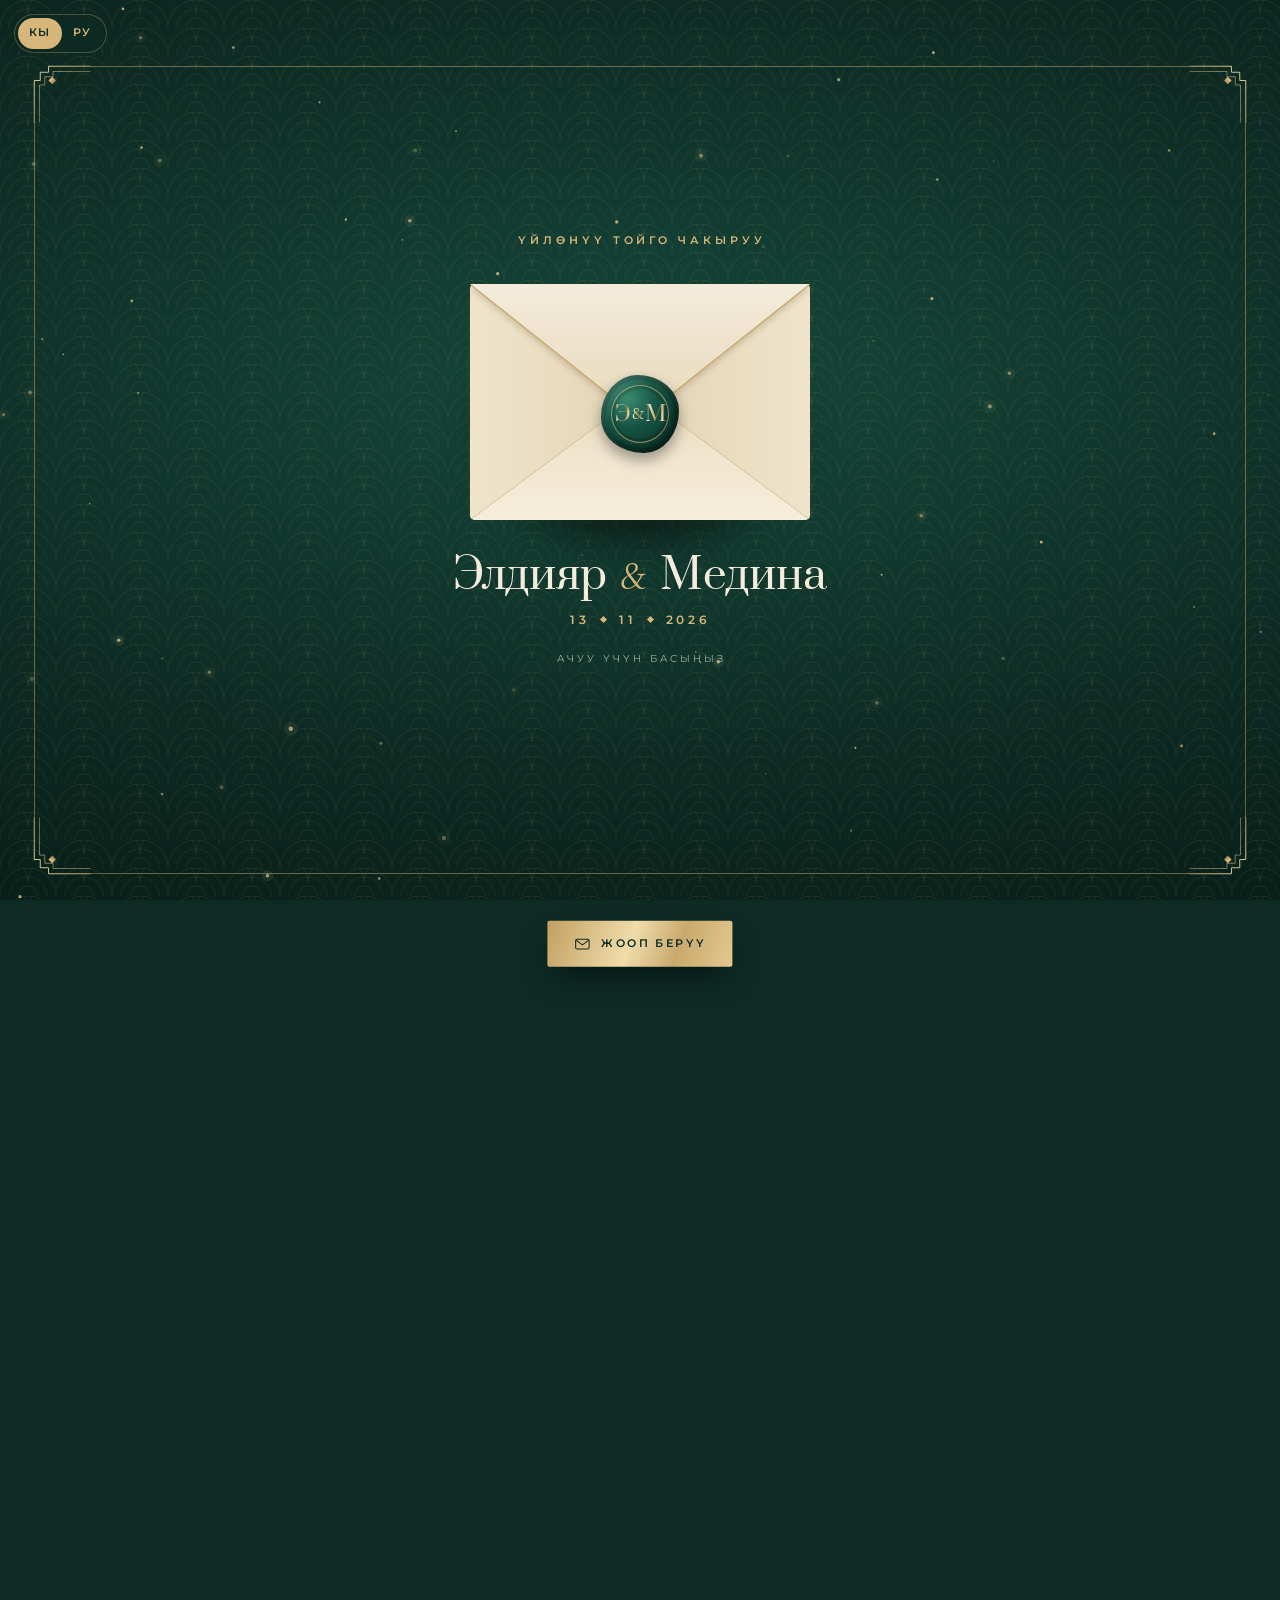
==== v2/index.html @ 676d61f5 "Invitation site: Элдияр & Медина, 13.11.2026 — «Күз» design - / «Күз»: terracotta, ochre and olive, " ====
<!DOCTYPE html>
<html lang="ky">
<head>
  <meta charset="UTF-8">
  <meta name="viewport" content="width=device-width, initial-scale=1.0, viewport-fit=cover">
  <meta name="theme-color" content="#0d2a23">
  <title>Элдияр &amp; Медина — Үйлөнүү той</title>
  <meta name="description" content="Сиздерди Элдияр жана Мединанын үйлөнүү тоюна чакырабыз! 13-ноябрь 2026-жыл, жума, саат 17:00. «Жетиген» рестораны.">
  <meta property="og:title" content="Элдияр & Медина — Үйлөнүү той чакыруусу">
  <meta property="og:description" content="13-ноябрь 2026-жыл, саат 17:00 · «Жетиген» рестораны. Чакырууну ачуу үчүн шилтемени басыңыз.">
  <meta property="og:type" content="website">
  <meta property="og:url" content="https://magamed56.github.io/eldiyar-medina/v2/">
  <meta property="og:image" content="https://magamed56.github.io/eldiyar-medina/assets/og.jpg">
  <meta property="og:image:secure_url" content="https://magamed56.github.io/eldiyar-medina/assets/og.jpg">
  <meta property="og:image:alt" content="Элдияр & Медина — 13.11.2026, «Жетиген» рестораны">
  <meta property="og:site_name" content="Үйлөнүү той">
  <meta property="og:locale" content="ky_KG">
  <meta property="og:image:width" content="1080"><meta property="og:image:height" content="1080"><meta property="og:image:type" content="image/jpeg">
  <meta name="twitter:card" content="summary_large_image">
  <link rel="icon" href="data:image/svg+xml,<svg xmlns='http://www.w3.org/2000/svg' viewBox='0 0 100 100'><text y='.9em' font-size='90'>💚</text></svg>">
  <link rel="preconnect" href="https://fonts.googleapis.com">
  <link rel="preconnect" href="https://fonts.gstatic.com" crossorigin>
  <link href="https://fonts.googleapis.com/css2?family=Prata&family=Spectral:ital,wght@0,300;0,400;0,500;1,300;1,400&family=Montserrat:wght@500;600&display=swap" rel="stylesheet">
  <link rel="stylesheet" href="style.css?v=__V__">
</head>
<body>

  <!-- ===== Оймолор, белгилер / Орнаменты и иконки ===== -->
  <svg width="0" height="0" style="position:absolute" aria-hidden="true">
    <defs>
      <linearGradient id="gold" x1="0" y1="0" x2="1" y2="1"><stop offset="0" stop-color="#f3e2b6"/><stop offset=".45" stop-color="#d2b073"/><stop offset=".7" stop-color="#b38b4f"/><stop offset="1" stop-color="#e9d39e"/></linearGradient>
      <linearGradient id="envF" x1="0" y1="0" x2="0" y2="1"><stop offset="0" stop-color="#f4ecdb"/><stop offset="1" stop-color="#e6d8ba"/></linearGradient>
      <pattern id="liner" width="22" height="22" patternUnits="userSpaceOnUse"><rect width="22" height="22" fill="#123f33"/><path d="M0 11 L11 0 L22 11 L11 22 Z" fill="none" stroke="#d6b67a" stroke-opacity=".4" stroke-width=".8"/><circle cx="11" cy="11" r="1.3" fill="#d6b67a" fill-opacity=".55"/></pattern>
      <!-- Кочкор мүйүз (ар бир бөлүмдүн үстүндө) / «Бараний рог» над разделами -->
      <symbol id="horn" viewBox="0 0 120 64">
        <g fill="none" stroke="url(#gold)" stroke-width="1.5" stroke-linecap="round" stroke-linejoin="round">
          <path d="M60 50 V34 C 57 24, 46 18, 38 23 C 31 28, 34 38, 42 37 C 47 36, 48 30, 44 28"/>
          <path d="M60 34 C 63 24, 74 18, 82 23 C 89 28, 86 38, 78 37 C 73 36, 72 30, 76 28"/>
          <path d="M60 50 C 56 46, 50 46, 46 49 M60 50 C 64 46, 70 46, 74 49"/>
          <path d="M6 44 H30 M90 44 H114" stroke-width="1"/>
        </g>
        <g fill="url(#gold)"><path d="M60 8 l4 6 -4 6 -4 -6z"/><path d="M33 44 l3 -3 3 3 -3 3z"/><path d="M81 44 l3 -3 3 3 -3 3z"/></g>
      </symbol>
      <!-- Ар-деко бурч / Ступенчатый уголок -->
      <symbol id="corner" viewBox="0 0 80 80">
        <g fill="none" stroke="url(#gold)" stroke-width="1.2"><path d="M3 78 V22 H11 V11 H22 V3 H78"/><path d="M10 78 V28 H17 V17 H28 V10 H78" stroke-opacity=".55"/></g>
        <path d="M22 22 l5 -5 5 5 -5 5z" fill="url(#gold)"/>
      </symbol>
      <!-- Желпигич / Веер-солнце -->
      <symbol id="fan" viewBox="0 0 200 104">
        <g fill="none" stroke="url(#gold)" stroke-linecap="round">
          <path d="M8 100 A92 92 0 0 1 192 100" stroke-width="1.4"/>
          <path d="M22 100 A78 78 0 0 1 178 100" stroke-width=".8" stroke-opacity=".6"/>
          <g id="fan-rays" stroke-width="1"></g>
          <path d="M70 100 A30 30 0 0 1 130 100" stroke-width="1.4"/>
        </g>
        <path d="M80 100 A20 20 0 0 1 120 100 Z" fill="url(#gold)" fill-opacity=".9"/>
      </symbol>
      <symbol id="i-clock" viewBox="0 0 24 24"><g fill="none" stroke="currentColor" stroke-width="1.4" stroke-linecap="round" stroke-linejoin="round"><circle cx="12" cy="12" r="9"/><path d="M12 7v5l3.2 2"/></g></symbol>
      <symbol id="i-flower" viewBox="0 0 24 24"><g fill="none" stroke="currentColor" stroke-width="1.3" stroke-linecap="round"><ellipse cx="12" cy="4.6" rx="2.9" ry="3.9"/><ellipse cx="12" cy="4.6" rx="2.9" ry="3.9" transform="rotate(72 12 10)"/><ellipse cx="12" cy="4.6" rx="2.9" ry="3.9" transform="rotate(144 12 10)"/><ellipse cx="12" cy="4.6" rx="2.9" ry="3.9" transform="rotate(216 12 10)"/><ellipse cx="12" cy="4.6" rx="2.9" ry="3.9" transform="rotate(288 12 10)"/><circle cx="12" cy="10" r="1.8"/><path d="M12 17v6M12 20.5c1.5-1.8 3.2-2.2 4.5-1.8"/></g></symbol>
      <symbol id="i-camera" viewBox="0 0 24 24"><g fill="none" stroke="currentColor" stroke-width="1.4" stroke-linecap="round" stroke-linejoin="round"><rect x="3" y="7" width="18" height="13" rx="3"/><path d="M8.5 7l1.4-2.5h4.2L15.5 7"/><circle cx="12" cy="13.5" r="3.6"/></g></symbol>
      <symbol id="i-heart" viewBox="0 0 24 24"><path fill="none" stroke="currentColor" stroke-width="1.4" stroke-linejoin="round" d="M12 20s-7.5-4.6-7.5-10.2A4.2 4.2 0 0 1 12 7.4a4.2 4.2 0 0 1 7.5 2.4C19.5 15.4 12 20 12 20z"/></symbol>
      <symbol id="i-rings" viewBox="0 0 24 24"><g fill="none" stroke="currentColor" stroke-width="1.4"><circle cx="9" cy="14" r="5.5"/><circle cx="15" cy="14" r="5.5"/><path d="M7.5 5.5 9 3.5l1.5 2" stroke-linejoin="round"/></g></symbol>
      <symbol id="i-letter" viewBox="0 0 24 24"><g fill="none" stroke="currentColor" stroke-width="1.4" stroke-linejoin="round"><rect x="3" y="6" width="18" height="13" rx="2"/><path d="M3.5 7l8.5 6.5L20.5 7"/></g></symbol>
      <symbol id="i-gift" viewBox="0 0 24 24"><g fill="none" stroke="currentColor" stroke-width="1.4" stroke-linejoin="round"><rect x="4" y="10" width="16" height="10" rx="1"/><rect x="3" y="7" width="18" height="3" rx="1"/><path d="M12 7v13M12 7c-1.5-3.5-6-3.5-5 0M12 7c1.5-3.5 6-3.5 5 0"/></g></symbol>
      <symbol id="i-music" viewBox="0 0 24 24"><g fill="none" stroke="currentColor" stroke-width="1.4" stroke-linecap="round"><path d="M9 18V6l10-2v12"/><circle cx="7" cy="18" r="2"/><circle cx="17" cy="16" r="2"/></g></symbol>
      <symbol id="i-dress" viewBox="0 0 24 24"><path fill="none" stroke="currentColor" stroke-width="1.4" stroke-linejoin="round" d="M9.5 3h5l-1 4.5L18 20.5H6l4.5-13z"/></symbol>
      <symbol id="i-pin" viewBox="0 0 24 24"><g fill="none" stroke="currentColor" stroke-width="1.4" stroke-linejoin="round"><path d="M12 21s-7-6.2-7-11a7 7 0 0 1 14 0c0 4.8-7 11-7 11z"/><circle cx="12" cy="10" r="2.5"/></g></symbol>
      <symbol id="i-cal" viewBox="0 0 24 24"><g fill="none" stroke="currentColor" stroke-width="1.4" stroke-linecap="round"><rect x="3" y="5" width="18" height="16" rx="2"/><path d="M3 10h18M8 3v4M16 3v4"/></g></symbol>
      <symbol id="i-quote" viewBox="0 0 48 36"><path fill="currentColor" d="M8 36C3 36 0 32 0 26 0 15 7 5 18 0l2 4C13 8 10 13 10 18c1 0 2-1 4-1 5 0 9 4 9 9s-4 10-15 10zm26 0c-5 0-8-4-8-10C26 15 33 5 44 0l2 4c-7 4-10 9-10 14 1 0 2-1 4-1 5 0 9 4 9 9s-4 10-15 10z"/></symbol>
      <symbol id="i-send" viewBox="0 0 24 24"><path fill="none" stroke="currentColor" stroke-width="1.4" stroke-linejoin="round" d="M21 3 10 14M21 3l-7 18-4-7-7-4z"/></symbol>
    </defs>
  </svg>

  <!-- ===== Мукаба: мөөр басылган конверт / Обложка: конверт с восковой печатью ===== -->
  <div id="intro" class="intro" data-unlock="1750" data-hide="2450">
    <canvas id="dust" class="intro__dust" aria-hidden="true"></canvas>
    <div class="hero__frame intro__frame" aria-hidden="true">
      <svg class="hero__corner hero__corner--tl"><use href="#corner"/></svg>
      <svg class="hero__corner hero__corner--tr"><use href="#corner"/></svg>
      <svg class="hero__corner hero__corner--bl"><use href="#corner"/></svg>
      <svg class="hero__corner hero__corner--br"><use href="#corner"/></svg>
    </div>
    <div class="intro__content">
      <div class="intro__head">
        <p class="intro__guest" id="intro-guest" hidden></p>
        <p class="intro__kicker" data-i18n="coverKicker">Үйлөнүү тойго чакыруу</p>
      </div>
      <div class="env-wrap">
      <button id="open-btn" class="env" type="button" aria-label="Чакырууну ачуу">
        <span class="env__back" aria-hidden="true"></span>
        <span class="env__card" aria-hidden="true">
          <svg class="env__card-orn"><use href="#horn"/></svg>
          <span class="env__card-names"><span data-cfg="groom">Элдияр</span><i>&amp;</i><span data-cfg="bride">Медина</span></span>
          <span class="env__card-date" data-cfg="dateShort">13.11.2026</span>
        </span>
        <svg class="env__front" viewBox="0 0 340 236" preserveAspectRatio="none" aria-hidden="true">
          <defs>
            <linearGradient id="envL" x1="0" x2="1"><stop offset="0" stop-color="#efe4cc"/><stop offset="1" stop-color="#e2d3b3"/></linearGradient>
            <linearGradient id="envR" x1="1" x2="0"><stop offset="0" stop-color="#efe4cc"/><stop offset="1" stop-color="#e2d3b3"/></linearGradient>
            <linearGradient id="envB" x1="0" y1="1" x2="0" y2="0"><stop offset="0" stop-color="#f6eedc"/><stop offset="1" stop-color="#eadcbf"/></linearGradient>
          </defs>
          <path d="M0 0 L176 128 L0 236 Z" fill="url(#envL)"/>
          <path d="M340 0 L164 128 L340 236 Z" fill="url(#envR)"/>
          <path d="M0 236 L170 110 L340 236 Z" fill="url(#envB)"/>
          <path d="M0 236 L170 110 L340 236" fill="none" stroke="#c7a76c" stroke-opacity=".55" stroke-width="1"/>
        </svg>
        <span class="env__flap" aria-hidden="true">
          <svg class="env__flap-out" viewBox="0 0 340 136" preserveAspectRatio="none"><path d="M0 0 H340 L178 129 Q170 135 162 129 Z" fill="url(#envF)"/><path d="M1 1 L162 129 Q170 135 178 129 L339 1" fill="none" stroke="#c7a76c" stroke-width="1.2"/></svg>
          <svg class="env__flap-in" viewBox="0 0 340 136" preserveAspectRatio="none"><path d="M0 136 H340 L170 0 Z" fill="url(#liner)"/><path d="M14 136 L170 11 L326 136" fill="none" stroke="#d6b67a" stroke-opacity=".7" stroke-width="1"/></svg>
        </span>
        <span class="seal__disc env__seal" aria-hidden="true"><span class="env__seal-ring"><span data-cfg="groomInitial">Э</span><b>&amp;</b><span data-cfg="brideInitial">М</span></span></span>
      </button>
      </div>
      <div class="intro__foot">
        <p class="intro__names"><span data-cfg="groom">Элдияр</span><i>&amp;</i><span data-cfg="bride">Медина</span></p>
        <p class="intro__date"><span data-cfg="dateDay">13</span><b></b><span data-cfg="dateMonth">11</span><b></b><span data-cfg="dateYear">2026</span></p>
        <p class="intro__tap"><span data-i18n="tap">Ачуу үчүн басыңыз</span></p>
      </div>
    </div>
  </div>

  <div class="lang" id="lang" role="group" aria-label="Тил / Язык">
    <button type="button" data-lang="ky" class="is-active">КЫ</button>
    <button type="button" data-lang="ru">РУ</button>
  </div>
  <button id="music-btn" class="music-btn" type="button" aria-label="Музыка" aria-pressed="false">
    <span class="music-btn__bars"><i></i><i></i><i></i><i></i></span>
  </button>
  <audio id="bg-music" loop preload="auto"></audio>
  <canvas id="fx" class="fx" aria-hidden="true"></canvas>
  <div class="progress" aria-hidden="true"></div>

  <main id="page" class="page">

    <!-- ===== Башкы экран ===== -->
    <header class="hero" id="hero">
      <canvas id="hero-dust" class="hero__dust" aria-hidden="true"></canvas>
      <div class="hero__frame" aria-hidden="true">
        <svg class="hero__corner hero__corner--tl"><use href="#corner"/></svg>
        <svg class="hero__corner hero__corner--tr"><use href="#corner"/></svg>
        <svg class="hero__corner hero__corner--bl"><use href="#corner"/></svg>
        <svg class="hero__corner hero__corner--br"><use href="#corner"/></svg>
      </div>
      <div class="arch__inner hero__in">
        <svg class="hero__fan" aria-hidden="true"><use href="#fan"/></svg>
        <div class="arch__photo" id="hero-photo" hidden></div>
        <p class="hero__guest" id="guest" hidden></p>
        <p class="hero__kicker" data-i18n="heroKicker">Үйлөнүү той</p>
        <h1 class="hero__names">
          <span class="hero__name foil" data-cfg="groom">Элдияр</span>
          <span class="hero__amp">&amp;</span>
          <span class="hero__name foil" data-cfg="bride">Медина</span>
        </h1>
        <div class="hero__date">
          <span class="hero__side" data-cfg="monthName">Ноябрь</span>
          <span class="hero__gem"><span data-cfg="dateDay">13</span></span>
          <span class="hero__side" data-cfg="dateYear">2026</span>
        </div>
        <p class="hero__when"><span data-cfg="weekday">Жума</span> · <span data-cfg="timeStart">17:00</span></p>
        <p class="hero__venue" data-cfg="venueName">«Жетиген» рестораны</p>
      </div>
      <a href="#invite" class="scroll-hint" aria-label="Төмөн"><span></span></a>
    </header>

    <!-- ===== Чакыруу ===== -->
    <section id="invite" class="sec sec--invite">
      <div class="wrap reveal">
        <svg class="orn" aria-hidden="true"><use href="#horn"/></svg>
        <p class="kicker" data-i18n="kInvite">Чакыруу</p>
        <h2 class="title" data-cfg="inviteTitle">Урматтуу коноктор!</h2>
        <div class="card card--orn invite-card"><p class="lead" data-cfg="inviteText"></p></div>
      </div>
    </section>

    <!-- ===== Той салтанаты ===== -->
    <section class="sec sec--date" id="date">
      <div class="wrap reveal">
        <svg class="orn" aria-hidden="true"><use href="#horn"/></svg>
        <p class="kicker" data-i18n="kDate">Той салтанаты</p>
        <h2 class="title" data-cfg="dateLong">13-ноябрь 2026-жыл</h2>
        <p class="sub"><span data-cfg="weekday">Жума</span> · <span data-i18n="at">саат</span> <strong data-cfg="timeRange">17:00</strong></p>
        <div class="cal card" id="calendar" aria-label="Календарь"></div>
        <a id="cal-btn" class="btn btn--line" href="#" target="_blank" rel="noopener"><svg class="btn__ic"><use href="#i-cal"/></svg><span data-i18n="calBtn">Календарга кошуу</span></a>
      </div>
    </section>

    <!-- ===== Тойго чейин ===== -->
    <section class="sec sec--countdown">
      <div class="wrap reveal">
        <svg class="orn" aria-hidden="true"><use href="#horn"/></svg>
        <p class="kicker" data-i18n="kCountdown">Тойго чейин</p>
        <h2 class="title" data-i18n="countdownTitle">Калды</h2>
        <div id="countdown" class="cd" aria-live="polite">
          <div class="cd__item"><span class="cd__num" data-unit="days">00</span><span class="cd__label" data-i18n="days">күн</span></div>
          <div class="cd__item"><span class="cd__num" data-unit="hours">00</span><span class="cd__label" data-i18n="hours">саат</span></div>
          <div class="cd__item"><span class="cd__num" data-unit="minutes">00</span><span class="cd__label" data-i18n="minutes">мүнөт</span></div>
          <div class="cd__item"><span class="cd__num" data-unit="seconds">00</span><span class="cd__label" data-i18n="seconds">секунд</span></div>
        </div>
      </div>
    </section>

    <!-- ===== Дарегибиз ===== -->
    <section class="sec sec--venue" id="venue">
      <div class="wrap reveal">
        <svg class="orn" aria-hidden="true"><use href="#horn"/></svg>
        <p class="kicker" data-i18n="kVenue">Дарегибиз</p>
        <h2 class="title" data-cfg="venueName">«Жетиген» рестораны</h2>
        <p class="sub" data-cfg="addressLine" hidden></p>
        <div class="map-arch">
          <iframe id="map" title="Карта" loading="lazy" referrerpolicy="no-referrer-when-downgrade" allowfullscreen hidden></iframe>
          <div class="map-arch__empty" id="map-empty">
            <svg class="map-arch__pin" aria-hidden="true"><use href="#i-pin"/></svg>
            <p class="map-arch__name" data-cfg="venueName">«Жетиген» рестораны</p>
            <p class="map-arch__time"><span data-cfg="dateShort">13.11.2026</span> · <span data-cfg="timeStart">17:00</span></p>
          </div>
        </div>
        <div class="btn-row">
          <a id="route-btn" class="btn btn--gold" href="#" target="_blank" rel="noopener"><svg class="btn__ic"><use href="#i-pin"/></svg><span data-i18n="routeBtn">Картадан кароо</span></a>
        </div>
      </div>
    </section>

    <!-- ===== Той ээлери ===== -->
    <section class="sec sec--hosts" id="hosts">
      <div class="wrap reveal">
        <svg class="orn" aria-hidden="true"><use href="#horn"/></svg>
        <p class="kicker" data-i18n="kHosts">Той ээлери</p>
        <div class="hosts" id="hosts-list"></div>
        <p class="hosts__text" data-cfg="hostsText">Сиздерди ак дасторконубуздун кадырлуу коногу болууга чакырабыз</p>
      </div>
    </section>

    <!-- ===== Эскертүү ===== -->
    <section class="sec sec--notes" id="notes-sec">
      <div class="wrap reveal">
        <svg class="orn" aria-hidden="true"><use href="#horn"/></svg>
        <p class="kicker" data-i18n="kNotes">Эскертүү</p>
        <h2 class="title" data-i18n="notesTitle">Маанилүү маалымат</h2>
        <div id="notes" class="notes"></div>
      </div>
    </section>

    <!-- ===== Суроо (RSVP) ===== -->
    <section id="rsvp" class="sec sec--rsvp">
      <div class="wrap reveal">
        <svg class="orn" aria-hidden="true"><use href="#horn"/></svg>
        <p class="kicker" data-i18n="kRsvp">Суроо</p>
        <h2 class="title" data-i18n="rsvpTitle">Тойго келесизби?</h2>
        <p class="sub" data-i18n="rsvpSub">Жообуңузду алдын ала билдирип коюңуз</p>

        <div class="card form-card">
          <form id="rsvp-form" class="form" novalidate>
            <label class="field">
              <span class="field__label" data-i18n="nameLabel">Аты-жөнүңүз</span>
              <input type="text" name="name" required maxlength="80" placeholder="Мисалы: Айбек Асанов" data-i18n-ph="namePh" autocomplete="name">
              <small class="field__hint" data-i18n="nameHint">Жубайыңыз менен келе турчу болсоңуз, анын да атын кошо жазып кетиңиз</small>
            </label>
            <fieldset class="field">
              <legend class="field__label" data-i18n="rsvpTitle">Тойго келесизби?</legend>
              <div class="choices">
                <label class="choice"><input type="radio" name="attend" value="yes" checked><span class="choice__box"><svg><use href="#i-heart"/></svg><span data-i18n="yes">Келемин</span></span></label>
                <label class="choice"><input type="radio" name="attend" value="both"><span class="choice__box"><svg><use href="#i-rings"/></svg><span data-i18n="both">Жубайым менен келемин</span></span></label>
                <label class="choice"><input type="radio" name="attend" value="no"><span class="choice__box"><svg><use href="#i-letter"/></svg><span data-i18n="no">Келе албаймын</span></span></label>
              </div>
            </fieldset>
            <div class="field" id="guests-field">
              <span class="field__label" id="guests-label" data-i18n="guestsLabel">Канча адам келесиз?</span>
              <div class="stepper" role="group" aria-labelledby="guests-label">
                <button type="button" class="stepper__btn" data-step="-1" aria-label="−">−</button>
                <output class="stepper__val" id="guests-val">1</output>
                <button type="button" class="stepper__btn" data-step="1" aria-label="+">+</button>
              </div>
              <input type="hidden" name="guests" value="1">
            </div>
            <label class="field">
              <span class="field__label" data-i18n="wishLabel">Каалоо (милдеттүү эмес)</span>
              <textarea name="wish" rows="3" placeholder="Жаш үй-бүлөгө бир-эки жылуу сөз…" data-i18n-ph="wishPh" maxlength="300"></textarea>
              <small class="field__hint" data-i18n="wishHint">Каалооңуз ушул сайттагы «Каалоолор» бөлүмүндө көрүнөт</small>
            </label>
            <button id="rsvp-submit" class="btn btn--gold btn--wide" type="submit"><svg class="btn__ic"><use href="#i-send"/></svg><span data-i18n="submit">Жөнөтүү</span></button>
            <p class="form__note" id="form-note" role="status"></p>
          </form>

          <div id="rsvp-success" class="success" hidden>
            <svg class="success__heart" viewBox="0 0 24 24" aria-hidden="true"><use href="#i-heart"/></svg>
            <h3 id="thanks-title" data-i18n="thanks">Рахмат!</h3>
            <p id="thanks-text" data-i18n-html="received">Жообуңуз кабыл алынды.<br>Сизди тойдо күтөбүз.</p>
            <p class="success__answer" id="answer-echo"></p>
            <button type="button" class="btn btn--line btn--small" id="change-btn"><span data-i18n="change">Жоопту өзгөртүү</span></button>
          </div>
        </div>
      </div>
    </section>

    <!-- ===== Каалоолор / Пожелания гостей ===== -->
    <section class="sec sec--wishes" id="wishes-sec" hidden>
      <div class="wrap reveal">
        <svg class="orn" aria-hidden="true"><use href="#horn"/></svg>
        <p class="kicker" data-i18n="kWishes">Каалоолор</p>
        <h2 class="title" data-i18n="wishesTitle">Конокторубуздун жылуу сөздөрү</h2>
        <div class="wishes" id="wishes"></div>
      </div>
    </section>

    <!-- ===== Аягы ===== -->
    <footer class="footer">
      <div class="wrap reveal">
        <svg class="footer__fan" aria-hidden="true"><use href="#fan"/></svg>
        <p class="footer__text" data-cfg="closingText">Сиздерди чыдамсыздык менен күтөбүз!</p>
        <p class="footer__names"><span class="foil" data-cfg="groom">Элдияр</span><i>&amp;</i><span class="foil" data-cfg="bride">Медина</span></p>
        <p class="footer__date" data-cfg="dateShort">13.11.2026</p>
      </div>
    </footer>
  </main>

  <a href="#rsvp" class="cta" id="cta" aria-hidden="true" tabindex="-1"><svg class="btn__ic"><use href="#i-letter"/></svg><span data-i18n="cta">Жооп берүү</span></a>

  <script>
    // Желпигичтин нурлары / Лучи веера
    (function () {
      var g = document.getElementById("fan-rays"), h = "";
      for (var i = 1; i < 18; i++) {
        var a = Math.PI * i / 18, c = Math.cos(a), s = Math.sin(a), r1 = 34, r2 = i % 2 ? 74 : 62;
        h += '<line x1="' + (100 - r1 * c).toFixed(1) + '" y1="' + (100 - r1 * s).toFixed(1) + '" x2="' + (100 - r2 * c).toFixed(1) + '" y2="' + (100 - r2 * s).toFixed(1) + '"/>';
      }
      g.innerHTML = h;
    })();
  </script>
  <script src="../config.js?v=__V__"></script>
  <script src="../script.js?v=__V__"></script>
</body>
</html>
---- v2/style.css ----
/* =====================================================================
   Вариант «Зумурут» (/v2/): изумруд и золото, ар-деко и кочкор мүйүз,
   обложка — конверт с восковой печатью
   ===================================================================== */
:root {
  --bg: #0d2a23;
  --bg-2: #0f3129;
  --emerald: #14493b;
  --emerald-2: #1c5c4a;
  --gold: #d6b67a;
  --gold-2: #b8955c;
  --gold-hi: #f2e2b8;
  --ivory: #f4ecdc;
  --paper: #fbf7ee;
  --ink: #1d3a31;
  --ink-soft: #566b62;
  --text: #ebe3cf;
  --muted: #9fb4a8;
  --line: rgba(214, 182, 122, .3);
  --line-p: rgba(184, 149, 92, .4);
  --foil: linear-gradient(100deg, #b8955c 0%, #f2e2b8 22%, #d6b67a 40%, #a9824b 60%, #ecd8a6 80%, #c7a468 100%);
  --display: "Prata", Georgia, "Times New Roman", serif;
  --serif: "Spectral", Georgia, "Times New Roman", serif;
  --sans: "Montserrat", system-ui, -apple-system, "Segoe UI", Roboto, sans-serif;
  --ease: cubic-bezier(.2, .7, .2, 1);
  --dust-rgb: 236, 210, 150;
  --dust-speed: .8;
  --confetti: #f2e2b8, #d6b67a, #b8955c, #fbf7ee, #2f7a62, #1c5c4a;
  --deco: url("data:image/svg+xml,%3Csvg xmlns='http://www.w3.org/2000/svg' width='56' height='28'%3E%3Cg fill='none' stroke='%23d6b67a' stroke-opacity='.075'%3E%3Cpath d='M0 28a28 28 0 0 1 56 0M9 28a19 19 0 0 1 38 0M18 28a10 10 0 0 1 20 0'/%3E%3Cpath d='M-28 14a28 28 0 0 1 56 0M28 14a28 28 0 0 1 56 0'/%3E%3C/g%3E%3C/svg%3E");
}

* { box-sizing: border-box; }
html { scroll-behavior: smooth; -webkit-text-size-adjust: 100%; background: var(--bg); overflow-x: hidden; }
body {
  margin: 0; min-height: 100vh;
  font-family: var(--serif); font-weight: 300; font-size: 19px; line-height: 1.6; font-variant-numeric: lining-nums;
  color: var(--text); background: var(--bg) var(--deco);
  overflow-x: hidden; -webkit-font-smoothing: antialiased;
}
body.locked { overflow: hidden; height: 100vh; }
h1, h2, h3, p { margin: 0; font-weight: 400; }
a { color: inherit; }
button { font: inherit; color: inherit; }
svg use { pointer-events: none; }
.foil { background: var(--foil); background-size: 220% 100%; -webkit-background-clip: text; background-clip: text; color: transparent; -webkit-text-fill-color: transparent; animation: foil 7s ease-in-out infinite alternate; }
@keyframes foil { to { background-position: 100% 0; } }

/* ---------- Баскычтар / Кнопки ---------- */
.btn {
  position: relative; display: inline-flex; align-items: center; justify-content: center; gap: .7em;
  padding: 15px 30px; border-radius: 2px; border: 1px solid transparent;
  font-family: var(--sans); font-size: 11.5px; font-weight: 600; letter-spacing: .22em; text-transform: uppercase;
  text-decoration: none; cursor: pointer; overflow: hidden; -webkit-tap-highlight-color: transparent;
  transition: transform .35s var(--ease), box-shadow .35s, background-color .35s, color .35s, border-color .35s;
}
.btn > * { position: relative; z-index: 1; }
.btn__ic { width: 18px; height: 18px; flex: none; }
.btn--gold { color: var(--bg); background: linear-gradient(110deg, #c29f62, #efdcaa 45%, #c9a96d 70%, #e3c98f); box-shadow: 0 0 0 1px rgba(242, 226, 184, .5) inset, 0 14px 28px -12px rgba(0, 0, 0, .6); }
.btn--gold::after { content: ""; position: absolute; inset: 0; background: linear-gradient(110deg, transparent 35%, rgba(255, 255, 255, .55) 50%, transparent 65%); transform: translateX(-120%); animation: shine 5s ease-in-out 1.5s infinite; }
@keyframes shine { 0%, 60% { transform: translateX(-120%); } 85%, 100% { transform: translateX(120%); } }
.btn--gold:hover { transform: translateY(-2px); }
.btn--gold:disabled { opacity: .65; cursor: wait; }
.btn--line { color: var(--gold-hi); border-color: var(--gold); background: rgba(13, 42, 35, .4); }
.btn--line:hover { background: var(--gold); color: var(--bg); transform: translateY(-2px); }
.card .btn--line { color: var(--ink); border-color: var(--gold-2); background: transparent; }
.card .btn--line:hover { background: var(--ink); color: var(--gold-hi); }
.btn--small { padding: 11px 22px; font-size: 10.5px; }
.btn--wide { width: 100%; }
.btn-row { display: flex; flex-wrap: wrap; gap: 12px; justify-content: center; }
.btn:focus-visible, .choice input:focus-visible + .choice__box, .stepper__btn:focus-visible, .env:focus-visible { outline: 2px solid var(--gold); outline-offset: 3px; }
.ripple { position: absolute; border-radius: 50%; background: rgba(255, 255, 255, .5); transform: scale(0); animation: ripple .8s ease-out forwards; pointer-events: none; }
@keyframes ripple { to { transform: scale(2.4); opacity: 0; } }

/* ---------- Мукаба: конверт / Обложка: конверт ---------- */
.intro {
  --ew: min(82vw, 340px); --eh: calc(var(--ew) * .694);
  position: fixed; inset: 0; z-index: 100; overflow: hidden; text-align: center; touch-action: none;
  display: flex; align-items: center; justify-content: center;
  background: radial-gradient(120% 75% at 50% 42%, #17483b 0%, #0d2a23 58%, #071a15 100%);
}
.intro::before { content: ""; position: absolute; inset: 0; background: var(--deco); pointer-events: none; }
.intro.is-open { opacity: 0; transform: scale(1.05); transition: opacity .7s ease 1.75s, transform 1s ease 1.75s; }
.intro.is-hidden { visibility: hidden; pointer-events: none; }
.intro__dust { position: absolute; inset: 0; width: 100%; height: 100%; pointer-events: none; }
.intro .intro__frame { opacity: 1; transform: none; animation: fadeIn 1.4s ease .2s both; }
.intro__content { position: relative; display: flex; flex-direction: column; align-items: center; padding: 0 16px; }
.intro__head, .intro__foot { display: flex; flex-direction: column; align-items: center; transition: opacity .5s, transform .8s var(--ease); }
.intro.is-open .intro__head { opacity: 0; transform: translateY(-16px); }
.intro.is-open .intro__foot { opacity: 0; transform: translateY(16px); }
.intro__guest { font-family: var(--serif); font-style: italic; font-size: clamp(22px, 6.2vw, 28px); color: var(--gold-hi); margin-bottom: 6px; animation: rise 1.2s var(--ease) .2s both; }
.intro__kicker { font-family: var(--sans); font-size: 10.5px; font-weight: 600; letter-spacing: .38em; padding-left: .38em; text-transform: uppercase; color: var(--gold); animation: rise 1.2s var(--ease) .35s both; }
.intro__names { display: flex; align-items: baseline; justify-content: center; flex-wrap: wrap; gap: 0 .3em; font-family: var(--display); font-size: clamp(30px, 9vw, 42px); line-height: 1.15; color: var(--ivory); animation: rise 1.2s var(--ease) .9s both; }
.intro__names i { font-family: var(--serif); font-weight: 300; font-size: .9em; color: var(--gold); }
.intro__date { display: flex; align-items: center; gap: 12px; margin-top: 10px; font-family: var(--sans); font-size: 12px; font-weight: 600; letter-spacing: .32em; color: var(--gold); animation: rise 1.2s var(--ease) 1.05s both; }
.intro__date b { width: 5px; height: 5px; background: var(--gold); transform: rotate(45deg); }
.intro__tap { margin-top: 22px; font-family: var(--sans); font-size: 10px; letter-spacing: .3em; padding-left: .3em; text-transform: uppercase; color: var(--muted); animation: rise 1.2s var(--ease) 1.25s both; }
.intro__tap span { display: inline-block; animation: breathe 2.4s ease-in-out 2.4s infinite; }
@keyframes rise { from { opacity: 0; transform: translateY(16px); } }
@keyframes breathe { 50% { opacity: .35; } }

.env-wrap { margin: 34px 0 32px; animation: envIn 1.3s var(--ease) .5s both; }
@keyframes envIn { from { opacity: 0; transform: translateY(40px) rotate(-4deg) scale(.92); } }
.env {
  position: relative; z-index: 0; display: block; width: var(--ew); height: var(--eh); padding: 0; border: 0; background: none;
  cursor: pointer; perspective: 1100px; -webkit-tap-highlight-color: transparent; transition: transform 1s var(--ease) 1s;
}
.env::before { content: ""; position: absolute; z-index: -1; left: 6%; right: 6%; top: 18%; bottom: -8%; border-radius: 50%; background: rgba(0, 0, 0, .55); filter: blur(22px); }
.env__back { position: absolute; inset: 0; border-radius: 5px; background: linear-gradient(#dccaa6, #e7d9bb); box-shadow: inset 0 0 0 1px rgba(184, 149, 92, .35); }
.env__card {
  position: absolute; z-index: 2; left: 5%; right: 5%; top: 5%; height: 90%; padding: 14px 10px 0;
  display: flex; flex-direction: column; align-items: center;
  background: var(--paper); border-radius: 3px; box-shadow: inset 0 0 0 1px var(--line-p), inset 0 0 0 5px var(--paper), inset 0 0 0 6px rgba(184, 149, 92, .25), 0 -6px 18px rgba(0, 0, 0, .12);
  transition: transform 1s var(--ease) 1s;
}
.env__card-orn { width: 54px; height: 29px; }
.env__card-names { display: flex; align-items: baseline; gap: .25em; font-family: var(--display); font-size: clamp(20px, 6vw, 26px); line-height: 1.2; color: var(--ink); }
.env__card-names i { font-family: var(--serif); font-style: italic; font-weight: 300; color: var(--gold-2); }
.env__card-date { margin-top: 4px; font-family: var(--sans); font-size: 10px; font-weight: 600; letter-spacing: .3em; color: var(--gold-2); }
.env__front { position: absolute; z-index: 3; inset: 0; width: 100%; height: 100%; border-radius: 5px; filter: drop-shadow(0 -1px 2px rgba(120, 90, 40, .18)); }
.env__flap { position: absolute; z-index: 4; left: 0; top: 0; width: 100%; height: 57.6%; transform-origin: 50% 0; transform-style: preserve-3d; }
.env__flap svg { position: absolute; inset: 0; width: 100%; height: 100%; -webkit-backface-visibility: hidden; backface-visibility: hidden; }
.env__flap-out { filter: drop-shadow(0 3px 3px rgba(90, 60, 20, .22)); }
.env__flap-in { transform: rotateX(180deg); }
.env__seal {
  position: absolute; z-index: 5; left: 50%; top: 55%; width: 78px; height: 78px; margin: -39px 0 0 -39px;
  display: grid; place-items: center; border-radius: 47% 53% 45% 55% / 54% 46% 55% 45%;
  background: radial-gradient(circle at 34% 30%, #3b8a70 0%, #165545 38%, #0b3328 78%, #08281f 100%);
  box-shadow: inset 0 0 0 5px rgba(0, 0, 0, .14), inset 3px 4px 6px rgba(255, 255, 255, .14), inset -4px -5px 8px rgba(0, 0, 0, .3), 0 7px 14px rgba(0, 0, 0, .35);
  animation: sealIn .9s cubic-bezier(.3, 1.5, .5, 1) 1.3s both, sealPulse 2.8s ease-in-out 2.6s infinite;
}
.env__seal-ring { display: flex; align-items: center; justify-content: center; width: 56px; height: 56px; border-radius: 50%; box-shadow: 0 0 0 1px rgba(214, 182, 122, .65), inset 0 0 0 3px rgba(0, 0, 0, .12); font-family: var(--display); font-size: 21px; line-height: 1; }
.env__seal-ring > span, .env__seal-ring b { background: var(--foil); -webkit-background-clip: text; background-clip: text; color: transparent; -webkit-text-fill-color: transparent; }
.env__seal-ring b { font-family: var(--serif); font-weight: 300; font-size: .8em; margin: 0 1px; }
@keyframes sealIn { from { opacity: 0; transform: scale(2.2); } }
@keyframes sealPulse { 50% { transform: scale(1.07); } }
.intro.is-open .env__seal { animation: sealOut .55s cubic-bezier(.5, 0, .75, 0) forwards; }
@keyframes sealOut { 25% { transform: scale(1.15) rotate(6deg); } 100% { transform: scale(.3) translateY(40px) rotate(-20deg); opacity: 0; } }
.intro.is-open .env__flap { transform: rotateX(180deg); z-index: 1; transition: transform .8s cubic-bezier(.55, 0, .3, 1) .3s, z-index 0s .7s; }
.intro.is-open .env__card { transform: translateY(-60%); }
.intro.is-open .env { transform: translateY(24%); }

/* ---------- Үстүңкү баскычтар / Верхние кнопки ---------- */
.lang { position: fixed; top: max(14px, env(safe-area-inset-top)); left: 14px; z-index: 120; display: flex; padding: 3px; border-radius: 999px; background: rgba(13, 42, 35, .75); border: 1px solid var(--line); -webkit-backdrop-filter: blur(8px); backdrop-filter: blur(8px); }
.lang button { border: 0; background: none; color: var(--gold); font-family: var(--sans); font-size: 10.5px; font-weight: 600; letter-spacing: .14em; padding: 7px 11px; border-radius: 999px; cursor: pointer; transition: background .3s, color .3s; }
.lang button.is-active { background: var(--gold); color: var(--bg); }
.music-btn { position: fixed; top: max(14px, env(safe-area-inset-top)); right: 14px; z-index: 120; width: 44px; height: 44px; border-radius: 50%; display: grid; place-items: center; cursor: pointer; border: 1px solid var(--line); background: rgba(13, 42, 35, .75); -webkit-backdrop-filter: blur(8px); backdrop-filter: blur(8px); opacity: 0; transform: scale(.7); pointer-events: none; transition: opacity .5s, transform .5s var(--ease); }
.music-btn.is-visible { opacity: 1; transform: none; pointer-events: auto; }
.music-btn__bars { display: flex; align-items: flex-end; gap: 3px; height: 16px; }
.music-btn__bars i { width: 3px; height: 4px; background: var(--gold); border-radius: 2px; }
.music-btn.is-playing .music-btn__bars i { animation: bar 1s ease-in-out infinite; }
.music-btn.is-playing .music-btn__bars i:nth-child(2) { animation-delay: -.3s; }
.music-btn.is-playing .music-btn__bars i:nth-child(3) { animation-delay: -.6s; }
.music-btn.is-playing .music-btn__bars i:nth-child(4) { animation-delay: -.15s; }
@keyframes bar { 50% { height: 16px; } }
.progress { position: fixed; top: 0; left: 0; right: 0; height: 2px; z-index: 110; background: var(--foil); transform-origin: 0 50%; transform: scaleX(var(--sp, 0)); }
.fx { position: fixed; inset: 0; width: 100%; height: 100%; z-index: 90; pointer-events: none; }

/* ---------- Башкы экран / Главный экран ---------- */
.hero {
  position: relative; min-height: 100vh; min-height: 100svh; overflow: hidden;
  display: flex; flex-direction: column; align-items: center; justify-content: center;
  padding: max(84px, calc(env(safe-area-inset-top) + 72px)) 30px 84px; text-align: center;
  background: radial-gradient(90% 55% at 50% 45%, rgba(35, 100, 80, .55), transparent 72%);
}
.hero__dust { position: absolute; inset: 0; width: 100%; height: 100%; pointer-events: none; }
.hero__frame {
  --gl: rgba(214, 182, 122, .45);
  position: absolute; top: max(64px, calc(env(safe-area-inset-top) + 54px)); bottom: 24px; left: 14px; right: 14px; pointer-events: none;
  background:
    linear-gradient(var(--gl), var(--gl)) 50% 2px / calc(100% - 116px) 1px no-repeat,
    linear-gradient(var(--gl), var(--gl)) 50% calc(100% - 2px) / calc(100% - 116px) 1px no-repeat,
    linear-gradient(var(--gl), var(--gl)) 2px 50% / 1px calc(100% - 116px) no-repeat,
    linear-gradient(var(--gl), var(--gl)) calc(100% - 2px) 50% / 1px calc(100% - 116px) no-repeat;
  opacity: 0; transform: scale(.97); transition: opacity 1.4s ease .2s, transform 1.6s var(--ease) .2s;
}
body.opened .hero__frame { opacity: 1; transform: none; }
.hero__corner { position: absolute; width: 60px; height: 60px; }
.hero__corner--tl { top: 0; left: 0; }
.hero__corner--tr { top: 0; right: 0; transform: scaleX(-1); }
.hero__corner--bl { bottom: 0; left: 0; transform: scaleY(-1); }
.hero__corner--br { bottom: 0; right: 0; transform: scale(-1, -1); }
.hero__in { position: relative; z-index: 1; display: flex; flex-direction: column; align-items: center; }
.arch__inner > * { opacity: 0; transform: translateY(14px); }
body.opened .arch__inner > * { opacity: 1; transform: none; transition: opacity 1s ease calc(.3s + var(--n, 0) * .14s), transform 1.1s var(--ease) calc(.3s + var(--n, 0) * .14s); }
.hero__fan { width: 170px; height: 88px; margin-bottom: 14px; }
.arch__photo { width: min(54vw, 220px); aspect-ratio: 3 / 4; margin-bottom: 16px; background: var(--hero-img) center / cover no-repeat; clip-path: polygon(0 12%, 12% 12%, 12% 0, 88% 0, 88% 12%, 100% 12%, 100% 100%, 0 100%); box-shadow: 0 20px 40px rgba(0, 0, 0, .4); }
.hero__guest { font-style: italic; font-size: clamp(22px, 6vw, 27px); color: var(--gold-hi); line-height: 1.2; margin-bottom: 6px; }
.hero__kicker { font-family: var(--sans); font-size: 10.5px; font-weight: 600; letter-spacing: .4em; padding-left: .4em; text-transform: uppercase; color: var(--gold); }
.hero__names { display: flex; flex-direction: column; align-items: center; margin: 14px 0 18px; font-family: var(--display); line-height: 1.04; }
.hero__name { font-size: clamp(50px, 15vw, 80px); white-space: nowrap; padding: 0 .06em; }
.hero__amp { font-family: var(--serif); font-style: italic; font-weight: 300; font-size: clamp(34px, 9vw, 48px); line-height: 1; color: var(--gold); margin: -2px 0 2px; }
.hero__date { display: flex; align-items: center; justify-content: center; gap: 18px; margin: 4px 0 18px; }
.hero__side { width: 84px; padding: 7px 0; border-top: 1px solid var(--line); border-bottom: 1px solid var(--line); font-family: var(--sans); font-size: 10.5px; font-weight: 600; letter-spacing: .26em; text-transform: uppercase; color: var(--gold); }
.hero__side:first-child { text-align: right; padding-right: 4px; }
.hero__side:last-child { text-align: left; padding-left: 4px; }
.hero__gem { position: relative; display: grid; place-items: center; width: 70px; height: 70px; margin: 0 6px; }
.hero__gem::before, .hero__gem::after { content: ""; position: absolute; inset: 0; border: 1px solid var(--gold); transform: rotate(45deg); }
.hero__gem::after { inset: 6px; border-color: var(--line); background: rgba(28, 92, 74, .45); }
.hero__gem span { position: relative; z-index: 1; font-family: var(--display); font-size: 38px; line-height: 1; color: var(--gold-hi); }
.hero__when { font-family: var(--sans); font-size: 11.5px; font-weight: 600; letter-spacing: .26em; text-transform: uppercase; color: var(--ivory); }
.hero__venue { margin-top: 6px; font-style: italic; font-size: 20px; color: var(--muted); }
.scroll-hint { position: absolute; bottom: max(38px, calc(env(safe-area-inset-bottom) + 30px)); left: 50%; width: 24px; height: 38px; margin-left: -12px; border: 1px solid var(--gold); border-radius: 14px; opacity: 0; transition: opacity 1s 1.6s; z-index: 2; }
.scroll-hint span { position: absolute; top: 7px; left: 50%; width: 3px; height: 8px; margin-left: -1.5px; border-radius: 2px; background: var(--gold); animation: wheel 2s ease-in-out infinite; }
body.opened .scroll-hint { opacity: 1; }
@keyframes wheel { 0% { opacity: 0; transform: translateY(0); } 30% { opacity: 1; } 100% { opacity: 0; transform: translateY(12px); } }

/* ---------- Бөлүмдөр / Разделы ---------- */
.sec { position: relative; padding: 80px 0; text-align: center; overflow-x: clip; }
.sec--date, .sec--hosts, .sec--rsvp { background: linear-gradient(rgba(7, 26, 21, .0), rgba(7, 26, 21, .45) 50%, rgba(7, 26, 21, 0)); }
.sec--rsvp { padding-bottom: 110px; }
.wrap { width: min(620px, 100% - 36px); margin: 0 auto; }
.orn { display: block; width: 96px; height: 52px; margin: 0 auto 10px; }
.kicker { font-family: var(--sans); font-size: 10.5px; font-weight: 600; letter-spacing: .38em; padding-left: .38em; text-transform: uppercase; color: var(--gold); }
.title { font-family: var(--display); font-size: clamp(30px, 8.4vw, 44px); line-height: 1.2; color: var(--ivory); margin: 10px 0 12px; }
.sub { font-size: 19px; color: var(--muted); }
.sub strong { color: var(--gold-hi); font-weight: 500; }
.card { position: relative; color: var(--ink); background: var(--paper); border-radius: 3px; box-shadow: inset 0 0 0 1px var(--line-p), inset 0 0 0 6px var(--paper), inset 0 0 0 7px rgba(184, 149, 92, .22), 0 30px 60px -30px rgba(0, 0, 0, .7); }
.card__corner { position: absolute; width: 40px; height: 40px; pointer-events: none; }
.card__corner--tl { top: 12px; left: 12px; }
.card__corner--tr { top: 12px; right: 12px; transform: scaleX(-1); }
.card__corner--bl { bottom: 12px; left: 12px; transform: scaleY(-1); }
.card__corner--br { bottom: 12px; right: 12px; transform: scale(-1, -1); }
.invite-card { margin-top: 26px; padding: 50px 30px; }
.lead { font-size: 20.5px; font-weight: 400; line-height: 1.72; }
.word { display: inline-block; opacity: 0; filter: blur(6px); transform: translateY(8px); transition: opacity .7s ease, filter .7s ease, transform .7s var(--ease); transition-delay: calc(.35s + var(--w) * .035s); }
.reveal.in .word { opacity: 1; filter: none; transform: none; }
.reveal > * { opacity: 0; transform: translateY(26px); transition: opacity .9s ease calc(var(--n, 0) * .1s), transform 1s var(--ease) calc(var(--n, 0) * .1s); }
.reveal.in > * { opacity: 1; transform: none; }

/* ---------- Календарь ---------- */
.cal { width: min(360px, 100%); margin: 26px auto; padding: 26px 20px 18px; }
.cal__month { font-family: var(--display); font-size: 24px; color: var(--ink); margin-bottom: 10px; }
.cal__grid { display: grid; grid-template-columns: repeat(7, 1fr); row-gap: 4px; }
.cal__grid > div { position: relative; display: grid; place-items: center; height: 40px; font-size: 18px; font-weight: 400; }
.cal__grid .dow { height: 28px; font-family: var(--sans); font-size: 9.5px; font-weight: 600; letter-spacing: .08em; text-transform: uppercase; color: var(--ink-soft); }
.cal__grid .wknd { color: var(--gold-2); }
.cal__grid .ev { color: var(--gold-hi); font-weight: 500; z-index: 0; }
.cal__grid .ev::before { content: ""; position: absolute; width: 34px; height: 34px; background: var(--emerald); transform: rotate(45deg) scale(0); z-index: -1; }
.reveal.in .cal__grid .ev::before { transform: rotate(45deg) scale(.86); transition: transform .6s cubic-bezier(.3, 1.5, .5, 1) .9s; }
.cal__grid .ev svg { position: absolute; left: 50%; top: 50%; width: 52px; height: 48px; margin: -24px 0 0 -26px; overflow: visible; color: var(--gold-2); }
.cal__grid .ev .circ { fill: none; stroke: currentColor; stroke-width: 1.2; stroke-linecap: round; stroke-dasharray: 160; stroke-dashoffset: 160; }
.cal__grid .ev .hrt { fill: var(--gold-2); transform-origin: 40px 4px; transform: scale(0); }
.reveal.in .cal__grid .ev .circ { transition: stroke-dashoffset 1.4s ease 1.2s; stroke-dashoffset: 0; }
.reveal.in .cal__grid .ev .hrt { transition: transform .6s cubic-bezier(.3, 1.6, .5, 1) 2.2s; transform: scale(1); }

/* ---------- Тойго чейин / Обратный отсчёт ---------- */
.sec--countdown { background: radial-gradient(80% 70% at 50% 50%, rgba(35, 100, 80, .5), transparent 75%); border-top: 1px solid rgba(214, 182, 122, .14); border-bottom: 1px solid rgba(214, 182, 122, .14); }
.cd { display: grid; grid-template-columns: repeat(4, 1fr); gap: 10px; margin-top: 26px; }
.cd__item { position: relative; display: flex; flex-direction: column; align-items: center; justify-content: center; aspect-ratio: 3 / 4; background: linear-gradient(170deg, rgba(28, 92, 74, .65), rgba(13, 42, 35, .65)); border: 1px solid var(--line); outline: 1px solid rgba(214, 182, 122, .14); outline-offset: 3px; }
.cd__item::before { content: ""; position: absolute; top: -4px; left: 50%; width: 7px; height: 7px; margin-left: -3.5px; background: var(--gold); transform: rotate(45deg); }
.cd__num { font-family: var(--display); font-size: clamp(30px, 9vw, 48px); line-height: 1; color: var(--gold-hi); font-variant-numeric: lining-nums tabular-nums; }
.cd__num.tick { animation: tick .45s var(--ease); }
@keyframes tick { from { transform: translateY(-30%); opacity: .2; } }
.cd__label { margin-top: 8px; font-family: var(--sans); font-size: 9px; font-weight: 600; letter-spacing: .16em; text-transform: uppercase; color: var(--gold); }
.cd--done { grid-column: 1 / -1; font-family: var(--display); font-size: 30px; color: var(--gold-hi); }

/* ---------- Дарек / Адрес ---------- */
.map-arch { position: relative; width: min(420px, 100%); height: 380px; margin: 28px auto 32px; padding: 8px; background: var(--paper); border-radius: 3px; outline: 1px solid var(--line); outline-offset: 7px; box-shadow: 0 30px 60px -30px rgba(0, 0, 0, .7); }
.map-arch iframe, .map-arch__empty { display: block; width: 100%; height: 100%; border: 0; border-radius: 2px; }
.map-arch iframe[hidden], .map-arch__empty[hidden] { display: none; }
.map-arch__empty { display: flex; flex-direction: column; align-items: center; justify-content: center; gap: 8px; background: var(--ivory); color: var(--ink); }
.map-arch__pin { width: 46px; height: 46px; color: var(--gold-2); animation: bob 2.6s ease-in-out infinite; }
@keyframes bob { 50% { transform: translateY(-6px); } }
.map-arch__name { font-family: var(--display); font-size: 24px; }
.map-arch__time { font-family: var(--sans); font-size: 11px; font-weight: 600; letter-spacing: .26em; color: var(--gold-2); }

/* ---------- Той ээлери / Хозяева ---------- */
.hosts { display: grid; grid-template-columns: 1fr 1fr; gap: 12px; margin: 22px 0 24px; }
.host { position: relative; padding: 26px 12px 30px; color: var(--ink); background: var(--paper); border-radius: 3px; box-shadow: inset 0 0 0 1px var(--line-p), inset 0 0 0 6px var(--paper), inset 0 0 0 7px rgba(184, 149, 92, .22), 0 24px 44px -26px rgba(0, 0, 0, .7); }
.host__label { font-family: var(--sans); font-size: 9.5px; font-weight: 600; letter-spacing: .22em; text-transform: uppercase; color: var(--gold-2); margin-bottom: 4px; }
.host__names { display: flex; flex-direction: column; align-items: center; font-family: var(--display); font-size: clamp(28px, 8vw, 38px); line-height: 1.2; color: var(--ink); }
.host__names i { font-family: var(--serif); font-style: italic; font-weight: 300; font-size: .75em; color: var(--gold-2); }
.host .orn { width: 70px; height: 38px; margin-bottom: 4px; }
.hosts__text { font-style: italic; font-size: 20px; line-height: 1.55; max-width: 30ch; margin: 0 auto; color: var(--text); }

/* ---------- Эскертүү / Заметки ---------- */
.notes { display: grid; gap: 12px; margin-top: 22px; text-align: left; }
.note { display: flex; align-items: center; gap: 16px; padding: 20px 20px; }
.note__icon { flex: none; display: grid; place-items: center; width: 52px; height: 52px; color: var(--gold-hi); background: var(--emerald); border-radius: 50%; box-shadow: 0 0 0 3px var(--paper), 0 0 0 4px var(--gold-2); }
.note__icon svg { width: 24px; height: 24px; }
.note p { font-size: 18px; font-weight: 400; line-height: 1.45; }

/* ---------- Суроо / Анкета ---------- */
.form-card { margin-top: 26px; padding: 34px 24px 28px; text-align: left; }
.form { display: grid; gap: 22px; }
.form[hidden], .field[hidden], .success[hidden] { display: none; }
.field { display: grid; gap: 8px; margin: 0; padding: 0; border: 0; min-width: 0; }
.field__label { font-family: var(--sans); font-size: 10px; font-weight: 600; letter-spacing: .2em; text-transform: uppercase; color: var(--ink-soft); padding: 0; }
.field__hint { font-style: italic; font-size: 15px; line-height: 1.4; color: var(--ink-soft); }
.field input[type=text], .field textarea { width: 100%; padding: 12px 14px; border: 1px solid var(--line-p); border-radius: 2px; background: #fff; font-family: var(--serif); font-size: 19px; color: var(--ink); outline: none; resize: none; transition: border-color .3s, box-shadow .3s; }
.field input:focus, .field textarea:focus { border-color: var(--gold-2); box-shadow: 0 0 0 4px rgba(184, 149, 92, .15); }
.field.is-error input { border-color: #a6453c; animation: shake .4s; }
@keyframes shake { 25% { transform: translateX(-6px); } 75% { transform: translateX(6px); } }
.choices { display: grid; gap: 10px; }
.choice { position: relative; cursor: pointer; -webkit-tap-highlight-color: transparent; }
.choice input { position: absolute; opacity: 0; pointer-events: none; }
.choice__box { display: flex; align-items: center; gap: 14px; padding: 14px 16px; border-radius: 2px; border: 1px solid var(--line-p); background: #fff; font-size: 18.5px; font-weight: 400; line-height: 1.3; transition: border-color .3s, background .3s, box-shadow .3s, transform .2s; }
.choice__box svg { flex: none; width: 24px; height: 24px; color: var(--gold-2); transition: color .3s, transform .4s var(--ease); }
.choice__box::after { content: ""; margin-left: auto; flex: none; width: 13px; height: 13px; border: 1px solid var(--gold-2); transform: rotate(45deg); transition: background .3s, box-shadow .3s; }
.choice input:checked + .choice__box { border-color: var(--emerald); background: #f1f5ef; box-shadow: 0 10px 24px -14px rgba(13, 42, 35, .6), inset 3px 0 0 var(--emerald); }
.choice input:checked + .choice__box svg { color: var(--emerald); transform: scale(1.12); }
.choice input:checked + .choice__box::after { background: var(--emerald); border-color: var(--emerald); box-shadow: inset 0 0 0 2px #f1f5ef; }
.choice:active .choice__box { transform: scale(.985); }
.stepper { display: inline-flex; align-items: center; justify-self: start; border: 1px solid var(--line-p); border-radius: 2px; background: #fff; }
.stepper__btn { width: 46px; height: 46px; border: 0; background: none; font-size: 24px; line-height: 1; color: var(--emerald); cursor: pointer; -webkit-tap-highlight-color: transparent; }
.stepper__btn:disabled { color: var(--line-p); cursor: default; }
.stepper__val { min-width: 44px; text-align: center; font-family: var(--display); font-size: 22px; color: var(--ink); font-variant-numeric: lining-nums tabular-nums; }
.form__note { min-height: 1.2em; text-align: center; font-size: 16px; color: var(--ink-soft); }
.form .btn--gold { color: var(--gold-hi); background: linear-gradient(120deg, #0f3a2f, var(--emerald-2) 50%, #12443a); box-shadow: inset 0 0 0 1px rgba(214, 182, 122, .45), 0 14px 28px -14px rgba(13, 42, 35, .8); }
.success { text-align: center; padding: 10px 0 4px; }
.success__heart { width: 60px; height: 60px; color: var(--gold-2); stroke-dasharray: 60; animation: drawHeart 1.4s ease-out both; }
@keyframes drawHeart { from { stroke-dashoffset: 60; } to { stroke-dashoffset: 0; } }
.success h3 { font-family: var(--display); font-size: 36px; line-height: 1.2; color: var(--ink); margin: 6px 0 8px; }
.success p { font-size: 19px; font-weight: 400; }
.success__answer { margin: 14px 0 18px; font-family: var(--sans); font-size: 11px !important; font-weight: 600; letter-spacing: .14em; text-transform: uppercase; color: var(--gold-2); }

/* ---------- Аягы / Подвал ---------- */
.footer { position: relative; padding: 70px 0 calc(70px + env(safe-area-inset-bottom)); text-align: center; background: linear-gradient(transparent, rgba(7, 26, 21, .8)); }
.footer__fan { display: block; width: 150px; height: 78px; margin: 0 auto 18px; }
.footer__text { font-style: italic; font-size: 22px; line-height: 1.4; color: var(--text); }
.footer__names { display: flex; flex-direction: column; align-items: center; font-family: var(--display); font-size: clamp(40px, 12vw, 60px); line-height: 1.1; margin: 16px 0 12px; }
.footer__names i { font-family: var(--serif); font-style: italic; font-weight: 300; font-size: .6em; color: var(--gold); line-height: 1; }
.footer__date { font-family: var(--sans); font-size: 12px; font-weight: 600; letter-spacing: .4em; padding-left: .4em; color: var(--gold); }

/* ---------- Жооп берүү баскычы / Плавающая кнопка ---------- */
.cta { position: fixed; left: 50%; bottom: calc(16px + env(safe-area-inset-bottom)); z-index: 80; display: inline-flex; align-items: center; gap: 10px; padding: 14px 26px; border-radius: 2px; text-decoration: none; font-family: var(--sans); font-size: 11px; font-weight: 600; letter-spacing: .22em; text-transform: uppercase; color: var(--bg); background: linear-gradient(110deg, #c29f62, #efdcaa 45%, #c9a96d 70%, #e3c98f); box-shadow: 0 14px 30px -10px rgba(0, 0, 0, .6); transform: translate(-50%, 180%); transition: transform .6s var(--ease); }
.cta.is-on { transform: translate(-50%, 0); }
@keyframes fadeIn { from { opacity: 0; } }

/* ---------- Каалоолор / Пожелания гостей ---------- */
.sec--wishes { padding-bottom: 96px; }
.sec--wishes[hidden] { display: none; }
.wishes { display: flex; gap: 14px; margin: 26px -18px 0; padding: 14px 18px 26px; overflow-x: auto; scroll-snap-type: x mandatory; scrollbar-width: none; -webkit-overflow-scrolling: touch; text-align: left; }
.wishes::-webkit-scrollbar { display: none; }
.wish { position: relative; flex: 0 0 min(80%, 340px); margin: 0; padding: 32px 24px 22px; scroll-snap-align: center; color: var(--ink); background: var(--paper); border-radius: 3px; box-shadow: inset 0 0 0 1px var(--line-p), 0 22px 44px -26px rgba(0, 0, 0, .7); }
.wish__q { position: absolute; top: -12px; left: 22px; width: 38px; height: 28px; color: var(--gold); }
.wish blockquote { margin: 0; font-style: italic; font-size: 19px; line-height: 1.55; overflow-wrap: anywhere; }
.wish figcaption { margin-top: 14px; font-family: var(--sans); font-size: 10.5px; font-weight: 600; letter-spacing: .16em; text-transform: uppercase; color: var(--gold-2); }
.wish figcaption::before { content: "— "; }
@media (min-width: 720px) { .wishes { margin: 26px 0 0; padding: 14px 0 26px; } .wish { flex-basis: 300px; } }

@media (min-width: 720px) {
  body { font-size: 20px; }
  .sec { padding: 120px 0; }
  .hosts { gap: 22px; }
  .invite-card { padding: 64px 60px; }
  .form-card { padding: 44px 46px 36px; }
  .choices { grid-template-columns: repeat(3, 1fr); }
  .choice__box { flex-direction: column; text-align: center; gap: 10px; padding: 20px 12px; height: 100%; justify-content: center; }
  .choice__box::after { margin: 6px auto 0; }
  .hero__frame { left: 32px; right: 32px; }
}
@media (max-width: 360px) { .cd { gap: 6px; } .hosts { gap: 8px; } .hero__side { width: 70px; } }
@media (max-height: 640px) { .env-wrap { margin: 20px 0; } .intro { --ew: min(74vw, 300px); } }
@media (prefers-reduced-motion: reduce) {
  *, *::before, *::after { animation-duration: .01ms !important; animation-iteration-count: 1 !important; transition-duration: .01ms !important; transition-delay: 0s !important; }
  .word { opacity: 1; filter: none; transform: none; }
}
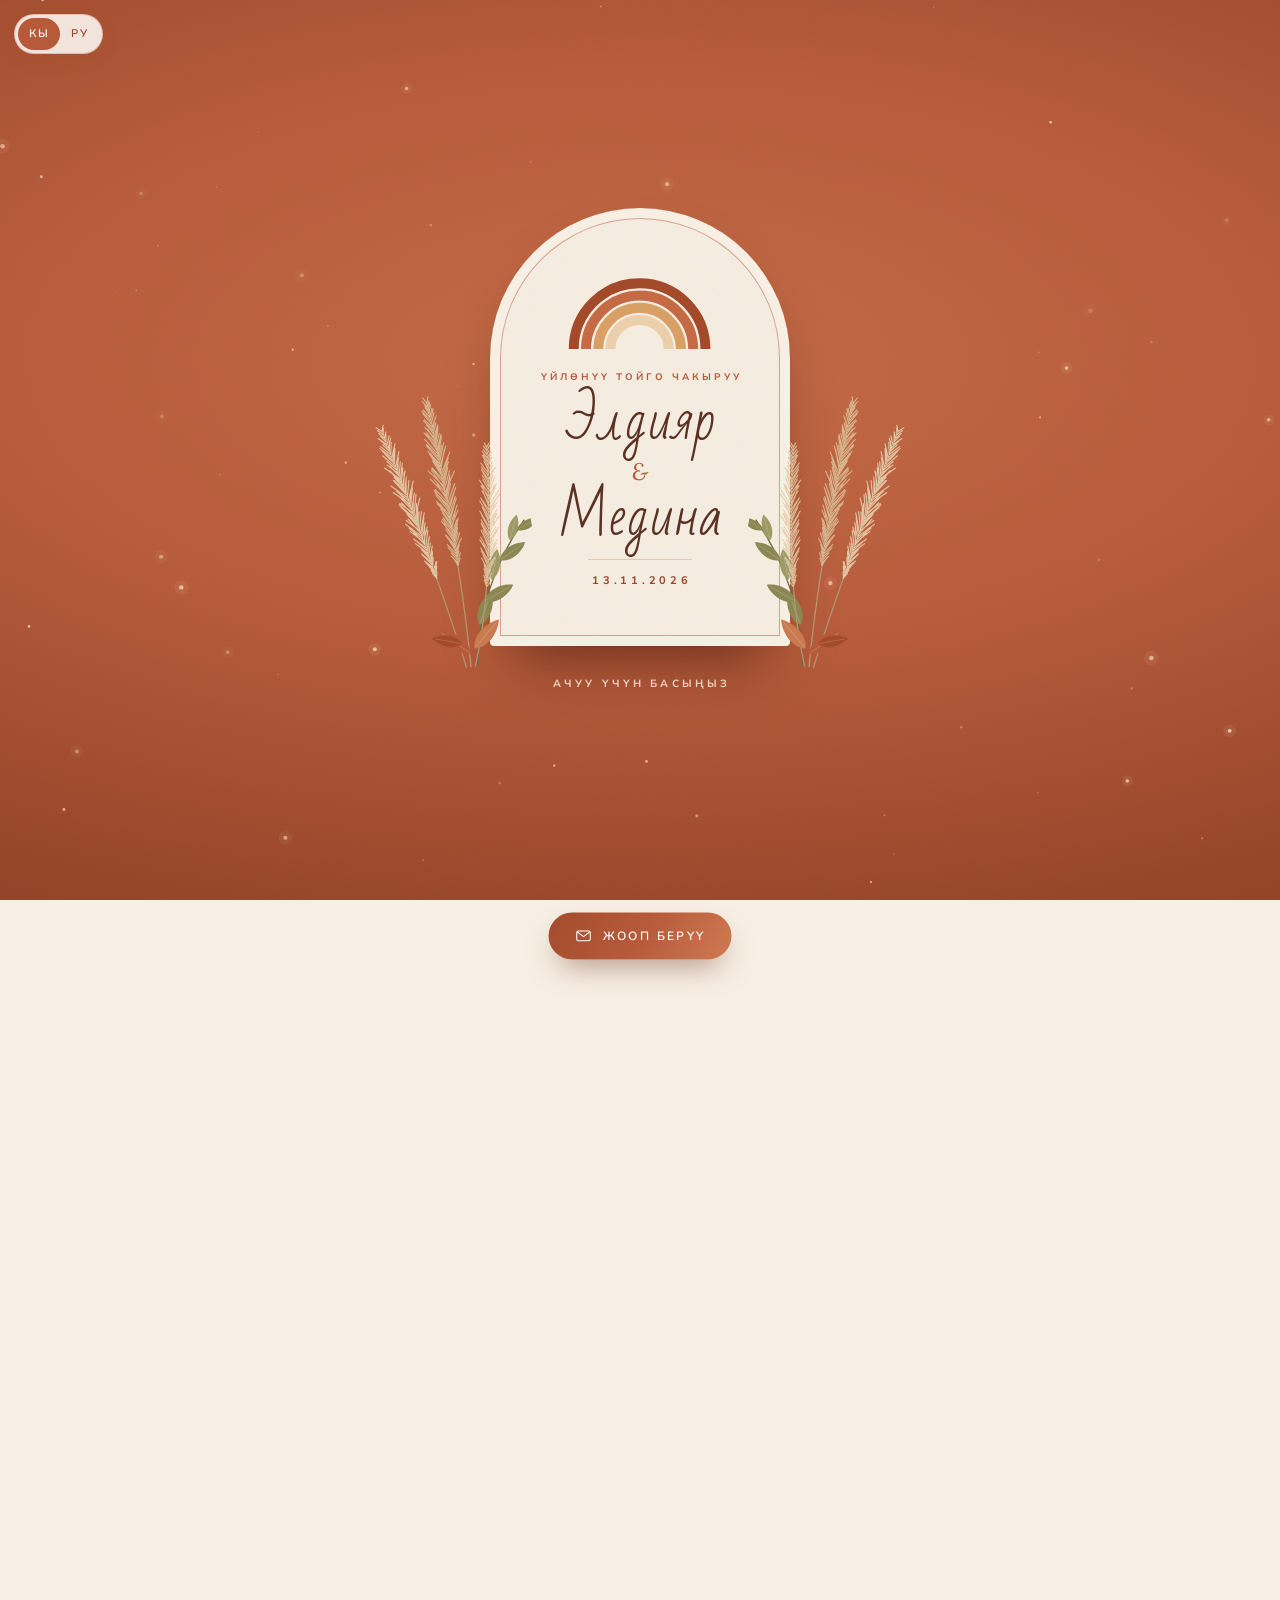
==== commit fed8e8fd: "Make «Зумурут» the main design, with edge ornaments and a clear «next» arrow - / is now «Зумурут» (e" ====
--- a/v2/index.html
+++ b/v2/index.html
@@ -3,7 +3,7 @@
 <head>
   <meta charset="UTF-8">
   <meta name="viewport" content="width=device-width, initial-scale=1.0, viewport-fit=cover">
-  <meta name="theme-color" content="#0d2a23">
+  <meta name="theme-color" content="#b65a3a">
   <title>Элдияр &amp; Медина — Үйлөнүү той</title>
   <meta name="description" content="Сиздерди Элдияр жана Мединанын үйлөнүү тоюна чакырабыз! 13-ноябрь 2026-жыл, жума, саат 17:00. «Жетиген» рестораны.">
   <meta property="og:title" content="Элдияр & Медина — Үйлөнүү той чакыруусу">
@@ -17,45 +17,33 @@
   <meta property="og:locale" content="ky_KG">
   <meta property="og:image:width" content="1080"><meta property="og:image:height" content="1080"><meta property="og:image:type" content="image/jpeg">
   <meta name="twitter:card" content="summary_large_image">
-  <link rel="icon" href="data:image/svg+xml,<svg xmlns='http://www.w3.org/2000/svg' viewBox='0 0 100 100'><text y='.9em' font-size='90'>💚</text></svg>">
+  <link rel="icon" href="data:image/svg+xml,<svg xmlns='http://www.w3.org/2000/svg' viewBox='0 0 100 100'><text y='.9em' font-size='90'>🍂</text></svg>">
   <link rel="preconnect" href="https://fonts.googleapis.com">
   <link rel="preconnect" href="https://fonts.gstatic.com" crossorigin>
-  <link href="https://fonts.googleapis.com/css2?family=Prata&family=Spectral:ital,wght@0,300;0,400;0,500;1,300;1,400&family=Montserrat:wght@500;600&display=swap" rel="stylesheet">
+  <link href="https://fonts.googleapis.com/css2?family=Bad+Script&family=Lora:ital,wght@0,400;0,500;1,400;1,500&family=Nunito+Sans:wght@600;700&display=swap" rel="stylesheet">
   <link rel="stylesheet" href="style.css?v=__V__">
 </head>
 <body>
 
-  <!-- ===== Оймолор, белгилер / Орнаменты и иконки ===== -->
+  <!-- ===== Пампас, күн, белгилер / Пампасная трава, радуга-арка, иконки ===== -->
   <svg width="0" height="0" style="position:absolute" aria-hidden="true">
     <defs>
-      <linearGradient id="gold" x1="0" y1="0" x2="1" y2="1"><stop offset="0" stop-color="#f3e2b6"/><stop offset=".45" stop-color="#d2b073"/><stop offset=".7" stop-color="#b38b4f"/><stop offset="1" stop-color="#e9d39e"/></linearGradient>
-      <linearGradient id="envF" x1="0" y1="0" x2="0" y2="1"><stop offset="0" stop-color="#f4ecdb"/><stop offset="1" stop-color="#e6d8ba"/></linearGradient>
-      <pattern id="liner" width="22" height="22" patternUnits="userSpaceOnUse"><rect width="22" height="22" fill="#123f33"/><path d="M0 11 L11 0 L22 11 L11 22 Z" fill="none" stroke="#d6b67a" stroke-opacity=".4" stroke-width=".8"/><circle cx="11" cy="11" r="1.3" fill="#d6b67a" fill-opacity=".55"/></pattern>
-      <!-- Кочкор мүйүз (ар бир бөлүмдүн үстүндө) / «Бараний рог» над разделами -->
+      <symbol id="pampas" viewBox="0 0 140 264"><path d="M70 262 C 80 210, 104 170, 134 140" stroke="#6f6c3f" stroke-width="1.2" fill="none"/><g transform="translate(78 226) rotate(-60) scale(0.8)"><path d="M0 0 C 8 -9, 26 -10, 40 0 C 26 10, 8 9, 0 0 Z" fill="#8a8752"/><path d="M2 0 L36 0" stroke="#fff" stroke-opacity=".25" stroke-width=".8"/></g><g transform="translate(86 206) rotate(-20) scale(0.75)"><path d="M0 0 C 8 -9, 26 -10, 40 0 C 26 10, 8 9, 0 0 Z" fill="#8a8752"/><path d="M2 0 L36 0" stroke="#fff" stroke-opacity=".25" stroke-width=".8"/></g><g transform="translate(96 188) rotate(-70) scale(0.7)"><path d="M0 0 C 8 -9, 26 -10, 40 0 C 26 10, 8 9, 0 0 Z" fill="#9d9a66"/><path d="M2 0 L36 0" stroke="#fff" stroke-opacity=".25" stroke-width=".8"/></g><g transform="translate(106 172) rotate(-25) scale(0.7)"><path d="M0 0 C 8 -9, 26 -10, 40 0 C 26 10, 8 9, 0 0 Z" fill="#8a8752"/><path d="M2 0 L36 0" stroke="#fff" stroke-opacity=".25" stroke-width=".8"/></g><g transform="translate(118 156) rotate(-65) scale(0.6)"><path d="M0 0 C 8 -9, 26 -10, 40 0 C 26 10, 8 9, 0 0 Z" fill="#9d9a66"/><path d="M2 0 L36 0" stroke="#fff" stroke-opacity=".25" stroke-width=".8"/></g><g transform="translate(126 148) rotate(-20) scale(0.55)"><path d="M0 0 C 8 -9, 26 -10, 40 0 C 26 10, 8 9, 0 0 Z" fill="#8a8752"/><path d="M2 0 L36 0" stroke="#fff" stroke-opacity=".25" stroke-width=".8"/></g><path d="M60.0 262.0 Q48.0 170.0 22.0 40.0" stroke="#b39874" stroke-width="1.1" fill="none"/><path d="M47.5 178.0 l-3.0 -5.0 M47.5 178.0 l1.1 -5.6 M47.0 175.5 l-3.2 -5.4 M47.0 175.5 l2.5 -8.0 M46.6 172.9 l-4.0 -6.5 M46.6 172.9 l3.5 -9.3 M46.2 170.3 l-5.6 -7.0 M46.2 170.3 l3.4 -7.0 M45.7 167.7 l-6.4 -6.8 M45.7 167.7 l1.9 -8.4 M45.3 165.1 l-6.9 -10.0 M45.3 165.1 l2.6 -10.8 M44.8 162.5 l-7.0 -8.4 M44.8 162.5 l3.1 -9.0 M44.4 159.9 l-5.5 -9.2 M44.4 159.9 l4.2 -10.9 M43.9 157.2 l-7.4 -10.7 M43.9 157.2 l3.5 -11.1 M43.5 154.6 l-9.5 -10.4 M43.5 154.6 l3.3 -13.1 M43.0 151.9 l-9.6 -12.2 M43.0 151.9 l4.6 -11.6 M42.6 149.3 l-8.6 -8.4 M42.6 149.3 l4.5 -14.8 M42.1 146.6 l-7.7 -12.2 M42.1 146.6 l2.8 -15.1 M41.6 143.9 l-10.2 -11.3 M41.6 143.9 l5.6 -12.6 M41.1 141.2 l-10.3 -11.8 M41.1 141.2 l4.9 -14.1 M40.7 138.5 l-12.4 -13.1 M40.7 138.5 l4.9 -15.7 M40.2 135.8 l-8.7 -14.5 M40.2 135.8 l6.5 -17.5 M39.7 133.0 l-10.1 -10.7 M39.7 133.0 l4.7 -16.3 M39.2 130.3 l-8.1 -13.7 M39.2 130.3 l3.0 -13.5 M38.7 127.5 l-9.3 -15.4 M38.7 127.5 l3.0 -14.5 M38.2 124.8 l-11.2 -15.1 M38.2 124.8 l3.1 -15.8 M37.7 122.0 l-12.0 -14.7 M37.7 122.0 l7.3 -17.4 M37.2 119.2 l-9.2 -13.2 M37.2 119.2 l5.1 -18.4 M36.7 116.4 l-10.3 -10.1 M36.7 116.4 l3.2 -14.6 M36.2 113.6 l-9.3 -13.7 M36.2 113.6 l4.9 -14.3 M35.6 110.8 l-8.2 -13.9 M35.6 110.8 l4.5 -16.4 M35.1 108.0 l-12.7 -12.4 M35.1 108.0 l5.3 -16.4 M34.6 105.1 l-9.0 -10.2 M34.6 105.1 l7.3 -16.6 M34.1 102.3 l-12.7 -12.9 M34.1 102.3 l4.2 -15.1 M33.5 99.4 l-9.0 -14.3 M33.5 99.4 l2.4 -13.2 M33.0 96.6 l-7.7 -11.5 M33.0 96.6 l3.4 -12.8 M32.4 93.7 l-6.9 -11.7 M32.4 93.7 l2.8 -14.6 M31.9 90.8 l-9.1 -15.0 M31.9 90.8 l4.4 -12.6 M31.3 87.9 l-8.1 -11.6 M31.3 87.9 l3.4 -12.5 M30.8 85.0 l-12.2 -12.5 M30.8 85.0 l4.2 -14.0 M30.2 82.0 l-6.5 -10.3 M30.2 82.0 l3.3 -12.6 M29.7 79.1 l-8.4 -8.7 M29.7 79.1 l2.7 -16.0 M29.1 76.2 l-7.4 -9.0 M29.1 76.2 l3.4 -10.5 M28.5 73.2 l-9.7 -11.8 M28.5 73.2 l5.4 -12.8 M28.0 70.2 l-6.8 -9.6 M28.0 70.2 l2.8 -13.4 M27.4 67.3 l-8.3 -10.1 M27.4 67.3 l2.6 -10.3 M26.8 64.3 l-9.3 -9.6 M26.8 64.3 l4.8 -11.6 M26.2 61.3 l-8.0 -8.3 M26.2 61.3 l2.3 -10.4 M25.6 58.3 l-4.9 -6.5 M25.6 58.3 l1.5 -8.9 M25.0 55.3 l-5.6 -7.9 M25.0 55.3 l3.6 -8.1 M24.4 52.2 l-7.0 -6.7 M24.4 52.2 l3.2 -7.1 M23.8 49.2 l-3.6 -5.2 M23.8 49.2 l1.3 -6.1 M23.2 46.1 l-4.4 -5.0 M23.2 46.1 l2.2 -5.4 M22.6 43.1 l-4.3 -4.8 M22.6 43.1 l1.1 -6.1 M22.0 40.0 l-4.6 -4.5 M22.0 40.0 l2.0 -5.4" stroke="#e9d6b6" stroke-width="1.0" stroke-linecap="round" fill="none" opacity=".85"/><path d="M64.0 262.0 Q72.0 160.0 66.0 22.0" stroke="#b39874" stroke-width="1.1" fill="none"/><path d="M68.3 170.0 l-2.5 -6.3 M68.3 170.0 l3.0 -6.1 M68.3 167.3 l-4.3 -6.2 M68.3 167.3 l4.2 -8.1 M68.3 164.6 l-4.0 -6.7 M68.3 164.6 l3.0 -7.1 M68.4 161.9 l-6.0 -9.1 M68.4 161.9 l4.3 -10.1 M68.4 159.2 l-6.4 -9.2 M68.4 159.2 l4.8 -9.6 M68.4 156.5 l-3.4 -8.6 M68.4 156.5 l7.0 -9.6 M68.5 153.8 l-6.5 -12.3 M68.5 153.8 l6.3 -12.1 M68.5 151.1 l-6.0 -9.4 M68.5 151.1 l4.8 -10.5 M68.5 148.4 l-5.4 -12.4 M68.5 148.4 l5.3 -11.6 M68.5 145.6 l-5.9 -14.7 M68.5 145.6 l5.9 -12.1 M68.6 142.9 l-7.9 -14.3 M68.6 142.9 l7.4 -14.6 M68.6 140.1 l-6.9 -13.1 M68.6 140.1 l5.7 -10.5 M68.6 137.3 l-6.0 -11.8 M68.6 137.3 l5.8 -15.7 M68.6 134.6 l-5.9 -14.1 M68.6 134.6 l8.3 -13.4 M68.6 131.8 l-6.8 -14.4 M68.6 131.8 l8.4 -15.3 M68.6 129.0 l-6.1 -15.3 M68.6 129.0 l6.0 -13.5 M68.6 126.2 l-8.9 -13.9 M68.6 126.2 l8.7 -15.8 M68.5 123.3 l-9.3 -13.4 M68.5 123.3 l8.2 -14.6 M68.5 120.5 l-8.7 -15.9 M68.5 120.5 l7.7 -15.3 M68.5 117.7 l-9.4 -17.6 M68.5 117.7 l10.0 -16.8 M68.5 114.8 l-9.1 -12.8 M68.5 114.8 l9.6 -17.7 M68.5 112.0 l-8.4 -12.4 M68.5 112.0 l6.2 -15.8 M68.4 109.1 l-5.9 -14.6 M68.4 109.1 l6.5 -17.4 M68.4 106.2 l-11.1 -16.9 M68.4 106.2 l7.0 -17.6 M68.4 103.4 l-7.9 -13.0 M68.4 103.4 l11.4 -17.3 M68.3 100.5 l-8.5 -18.7 M68.3 100.5 l7.5 -15.8 M68.3 97.6 l-11.8 -15.8 M68.3 97.6 l6.3 -15.9 M68.2 94.6 l-8.0 -14.3 M68.2 94.6 l6.1 -15.1 M68.2 91.7 l-7.6 -12.0 M68.2 91.7 l7.9 -15.0 M68.1 88.8 l-5.9 -15.0 M68.1 88.8 l8.3 -15.1 M68.1 85.9 l-7.6 -18.7 M68.1 85.9 l10.5 -17.1 M68.0 82.9 l-6.0 -14.1 M68.0 82.9 l6.2 -17.5 M67.9 80.0 l-6.2 -12.9 M67.9 80.0 l8.2 -17.3 M67.9 77.0 l-8.4 -12.2 M67.9 77.0 l6.8 -17.6 M67.8 74.0 l-8.8 -14.8 M67.8 74.0 l4.6 -12.5 M67.7 71.0 l-8.2 -12.8 M67.7 71.0 l6.1 -17.2 M67.6 68.0 l-9.0 -14.5 M67.6 68.0 l5.9 -16.3 M67.6 65.0 l-6.5 -15.6 M67.6 65.0 l6.0 -12.6 M67.5 62.0 l-8.5 -14.4 M67.5 62.0 l4.8 -11.5 M67.4 59.0 l-6.3 -10.9 M67.4 59.0 l4.2 -11.4 M67.3 56.0 l-4.6 -11.0 M67.3 56.0 l4.9 -11.4 M67.2 52.9 l-6.6 -9.8 M67.2 52.9 l5.0 -10.2 M67.1 49.9 l-4.6 -8.9 M67.1 49.9 l3.8 -9.3 M67.0 46.8 l-6.6 -9.9 M67.0 46.8 l4.1 -10.8 M66.9 43.7 l-5.6 -7.5 M66.9 43.7 l5.5 -9.2 M66.8 40.7 l-5.8 -10.0 M66.8 40.7 l4.2 -9.3 M66.6 37.6 l-6.1 -9.3 M66.6 37.6 l4.2 -9.7 M66.5 34.5 l-4.9 -7.4 M66.5 34.5 l3.3 -7.3 M66.4 31.4 l-2.5 -5.8 M66.4 31.4 l2.6 -7.5 M66.3 28.3 l-2.4 -4.8 M66.3 28.3 l2.3 -6.6 M66.1 25.1 l-3.9 -5.3 M66.1 25.1 l2.1 -5.1 M66.0 22.0 l-2.8 -5.4 M66.0 22.0 l2.1 -5.7" stroke="#dcc29c" stroke-width="1.0" stroke-linecap="round" fill="none" opacity=".85"/><path d="M68.0 262.0 Q98.0 190.0 112.0 70.0" stroke="#b39874" stroke-width="1.1" fill="none"/><path d="M90.4 193.1 l-1.1 -6.0 M90.4 193.1 l4.0 -3.4 M91.0 190.6 l-1.4 -7.8 M91.0 190.6 l4.0 -5.0 M91.6 188.0 l-0.8 -7.4 M91.6 188.0 l5.1 -5.8 M92.2 185.5 l-1.5 -8.5 M92.2 185.5 l4.3 -6.5 M92.8 183.0 l-1.3 -8.9 M92.8 183.0 l4.3 -6.3 M93.4 180.4 l-1.8 -8.8 M93.4 180.4 l6.8 -7.5 M94.0 177.8 l-3.7 -10.6 M94.0 177.8 l8.5 -8.7 M94.6 175.2 l-2.4 -10.2 M94.6 175.2 l7.3 -6.4 M95.2 172.6 l-4.0 -11.7 M95.2 172.6 l7.2 -11.1 M95.8 170.0 l-4.8 -11.9 M95.8 170.0 l9.5 -9.8 M96.4 167.3 l-2.2 -12.5 M96.4 167.3 l9.2 -10.9 M96.9 164.6 l-5.2 -13.7 M96.9 164.6 l9.9 -11.3 M97.5 162.0 l-4.7 -13.6 M97.5 162.0 l6.4 -9.0 M98.0 159.3 l-2.4 -12.8 M98.0 159.3 l8.4 -12.9 M98.6 156.5 l-4.4 -14.0 M98.6 156.5 l9.9 -11.2 M99.1 153.8 l-3.3 -11.1 M99.1 153.8 l10.8 -11.2 M99.7 151.0 l-4.3 -13.9 M99.7 151.0 l8.0 -9.0 M100.2 148.3 l-4.7 -12.3 M100.2 148.3 l7.0 -11.3 M100.7 145.5 l-4.7 -12.2 M100.7 145.5 l11.7 -12.8 M101.3 142.7 l-4.2 -13.4 M101.3 142.7 l9.7 -12.4 M101.8 139.8 l-5.8 -14.3 M101.8 139.8 l8.1 -9.5 M102.3 137.0 l-2.9 -13.1 M102.3 137.0 l9.2 -10.2 M102.8 134.1 l-4.0 -11.4 M102.8 134.1 l6.9 -11.6 M103.3 131.3 l-5.7 -14.7 M103.3 131.3 l8.8 -10.3 M103.8 128.4 l-4.6 -13.6 M103.8 128.4 l7.5 -9.9 M104.3 125.4 l-5.4 -11.6 M104.3 125.4 l11.9 -11.9 M104.7 122.5 l-2.7 -13.7 M104.7 122.5 l11.3 -12.4 M105.2 119.6 l-4.0 -12.1 M105.2 119.6 l8.7 -13.8 M105.7 116.6 l-3.5 -13.7 M105.7 116.6 l7.1 -11.8 M106.1 113.6 l-5.1 -10.3 M106.1 113.6 l8.9 -10.0 M106.6 110.6 l-6.1 -12.6 M106.6 110.6 l8.0 -12.7 M107.0 107.6 l-3.4 -9.8 M107.0 107.6 l6.0 -11.1 M107.5 104.6 l-3.7 -10.6 M107.5 104.6 l5.8 -9.9 M107.9 101.5 l-3.8 -12.6 M107.9 101.5 l6.0 -11.3 M108.4 98.4 l-4.1 -8.6 M108.4 98.4 l8.2 -8.9 M108.8 95.3 l-4.4 -8.7 M108.8 95.3 l5.7 -8.5 M109.2 92.2 l-4.9 -9.1 M109.2 92.2 l5.3 -8.1 M109.6 89.1 l-2.2 -7.4 M109.6 89.1 l5.1 -9.2 M110.0 86.0 l-3.0 -9.5 M110.0 86.0 l4.1 -6.7 M110.4 82.8 l-2.4 -6.4 M110.4 82.8 l5.0 -7.6 M110.8 79.6 l-3.4 -6.7 M110.8 79.6 l4.7 -6.2 M111.2 76.4 l-2.5 -4.7 M111.2 76.4 l2.7 -3.4 M111.6 73.2 l-2.1 -4.6 M111.6 73.2 l3.4 -4.3 M112.0 70.0 l-1.3 -4.1 M112.0 70.0 l2.9 -3.3" stroke="#e4cba6" stroke-width="1.0" stroke-linecap="round" fill="none" opacity=".85"/><g transform="translate(66 250) rotate(-135) scale(0.9)"><path d="M0 0 C 8 -9, 26 -10, 40 0 C 26 10, 8 9, 0 0 Z" fill="#b65a3a"/><path d="M2 0 L36 0" stroke="#fff" stroke-opacity=".25" stroke-width=".8"/></g><g transform="translate(70 246) rotate(-40) scale(0.85)"><path d="M0 0 C 8 -9, 26 -10, 40 0 C 26 10, 8 9, 0 0 Z" fill="#c97a4e"/><path d="M2 0 L36 0" stroke="#fff" stroke-opacity=".25" stroke-width=".8"/></g><g transform="translate(60 240) rotate(-160) scale(0.7)"><path d="M0 0 C 8 -9, 26 -10, 40 0 C 26 10, 8 9, 0 0 Z" fill="#a24a2a"/><path d="M2 0 L36 0" stroke="#fff" stroke-opacity=".25" stroke-width=".8"/></g></symbol>
+      <!-- Фон бөлүмдөрү: эвкалипт, кургак жалбырактар, жарым күн / Декор разделов -->
+      <symbol id="euca" viewBox="0 0 130 256"><path d="M40 250 Q20 140 70 20" fill="none" stroke="#7c7a48" stroke-width="1.3"/><ellipse cx="24.7" cy="217.7" rx="11.5" ry="9.4" transform="rotate(175 24.7 217.7)" fill="#b2b18a"/><path d="M35.6 216.8 L24.7 217.7" stroke="#6b6a3c" stroke-width=".7" opacity=".6"/><ellipse cx="44.6" cy="193.6" rx="10.8" ry="8.9" transform="rotate(-1 44.6 193.6)" fill="#a3a274"/><path d="M34.4 193.8 L44.6 193.6" stroke="#6b6a3c" stroke-width=".7" opacity=".6"/><ellipse cx="25.7" cy="170.3" rx="9.4" ry="7.7" transform="rotate(-178 25.7 170.3)" fill="#b2b18a"/><path d="M34.6 170.6 L25.7 170.3" stroke="#6b6a3c" stroke-width=".7" opacity=".6"/><ellipse cx="45.7" cy="148.2" rx="9.9" ry="8.1" transform="rotate(6 45.7 148.2)" fill="#a3a274"/><path d="M36.4 147.3 L45.7 148.2" stroke="#6b6a3c" stroke-width=".7" opacity=".6"/><ellipse cx="32.1" cy="122.4" rx="7.9" ry="6.5" transform="rotate(-171 32.1 122.4)" fill="#7c7a48"/><path d="M39.6 123.7 L32.1 122.4" stroke="#6b6a3c" stroke-width=".7" opacity=".6"/><ellipse cx="51.1" cy="101.4" rx="7.4" ry="6.1" transform="rotate(13 51.1 101.4)" fill="#8f8d58"/><path d="M44.2 99.9 L51.1 101.4" stroke="#6b6a3c" stroke-width=".7" opacity=".6"/><ellipse cx="43.4" cy="73.9" rx="7.6" ry="6.3" transform="rotate(-164 43.4 73.9)" fill="#b2b18a"/><path d="M50.4 75.8 L43.4 73.9" stroke="#6b6a3c" stroke-width=".7" opacity=".6"/><ellipse cx="64.8" cy="54.0" rx="7.6" ry="6.2" transform="rotate(19 64.8 54.0)" fill="#a3a274"/><path d="M58.0 51.6 L64.8 54.0" stroke="#6b6a3c" stroke-width=".7" opacity=".6"/><ellipse cx="61.6" cy="25.0" rx="6.2" ry="5.1" transform="rotate(-158 61.6 25.0)" fill="#8f8d58"/><path d="M67.1 27.2 L61.6 25.0" stroke="#6b6a3c" stroke-width=".7" opacity=".6"/><path d="M44 250 Q80 170 108 96" fill="none" stroke="#7c7a48" stroke-width="1.3"/><ellipse cx="45.6" cy="222.2" rx="10.3" ry="8.5" transform="rotate(-156 45.6 222.2)" fill="#a3a274"/><path d="M54.6 226.1 L45.6 222.2" stroke="#6b6a3c" stroke-width=".7" opacity=".6"/><ellipse cx="75.9" cy="204.7" rx="11.6" ry="9.5" transform="rotate(23 75.9 204.7)" fill="#8f8d58"/><path d="M65.8 200.4 L75.9 204.7" stroke="#6b6a3c" stroke-width=".7" opacity=".6"/><ellipse cx="67.7" cy="171.2" rx="10.1" ry="8.3" transform="rotate(-157 67.7 171.2)" fill="#7c7a48"/><path d="M76.6 174.9 L67.7 171.2" stroke="#6b6a3c" stroke-width=".7" opacity=".6"/><ellipse cx="94.1" cy="152.7" rx="8.2" ry="6.7" transform="rotate(22 94.1 152.7)" fill="#a3a274"/><path d="M86.9 149.8 L94.1 152.7" stroke="#6b6a3c" stroke-width=".7" opacity=".6"/><ellipse cx="90.5" cy="122.4" rx="7.2" ry="5.9" transform="rotate(-159 90.5 122.4)" fill="#7c7a48"/><path d="M96.8 124.9 L90.5 122.4" stroke="#6b6a3c" stroke-width=".7" opacity=".6"/><ellipse cx="111.7" cy="102.5" rx="6.1" ry="5.0" transform="rotate(21 111.7 102.5)" fill="#8f8d58"/><path d="M106.3 100.4 L111.7 102.5" stroke="#6b6a3c" stroke-width=".7" opacity=".6"/></symbol>
+      <symbol id="leaves" viewBox="0 0 120 150"><g transform="translate(60 110) rotate(-110) scale(1.0)"><path d="M0 0 C 10 -12, 34 -13, 52 0 C 34 13, 10 12, 0 0 Z" fill="#b65a3a"/><path d="M3 0 L48 0" stroke="#fff6ea" stroke-opacity=".45" stroke-width="1"/></g><g transform="translate(62 110) rotate(-60) scale(1.05)"><path d="M0 0 C 10 -12, 34 -13, 52 0 C 34 13, 10 12, 0 0 Z" fill="#d9a066"/><path d="M3 0 L48 0" stroke="#fff6ea" stroke-opacity=".45" stroke-width="1"/></g><g transform="translate(58 112) rotate(-150) scale(0.85)"><path d="M0 0 C 10 -12, 34 -13, 52 0 C 34 13, 10 12, 0 0 Z" fill="#8a8752"/><path d="M3 0 L48 0" stroke="#fff6ea" stroke-opacity=".45" stroke-width="1"/></g><g transform="translate(64 112) rotate(-20) scale(0.8)"><path d="M0 0 C 10 -12, 34 -13, 52 0 C 34 13, 10 12, 0 0 Z" fill="#c46a45"/><path d="M3 0 L48 0" stroke="#fff6ea" stroke-opacity=".45" stroke-width="1"/></g><path d="M60 110 C 58 124, 54 136, 48 146" stroke="#9c7a5a" stroke-width="1.3" fill="none"/></symbol>
+      <symbol id="halfsun" viewBox="0 0 120 64"><g fill="none" stroke="#c46a45" stroke-width="1.6" stroke-linecap="round"><path d="M30 62 A30 30 0 0 1 90 62"/><path d="M98.0 62.0 L114.0 62.0"/><path d="M96.7 52.2 L112.2 48.0"/><path d="M92.9 43.0 L106.8 35.0"/><path d="M86.9 35.1 L98.2 23.8"/><path d="M79.0 29.1 L87.0 15.2"/><path d="M69.8 25.3 L74.0 9.8"/><path d="M60.0 24.0 L60.0 8.0"/><path d="M50.2 25.3 L46.0 9.8"/><path d="M41.0 29.1 L33.0 15.2"/><path d="M33.1 35.1 L21.8 23.8"/><path d="M27.1 43.0 L13.2 35.0"/><path d="M23.3 52.2 L7.8 48.0"/><path d="M22.0 62.0 L6.0 62.0"/></g><path d="M40 62 A20 20 0 0 1 80 62 Z" fill="#d9a066" fill-opacity=".75"/></symbol>
+      <!-- Бохо-асан / Бохо-радуга -->
+      <symbol id="rainbow" viewBox="0 0 200 106">
+        <g fill="none" stroke-width="13"><path d="M14 106 A86 86 0 0 1 186 106" stroke="#a24a2a"/><path d="M30 106 A70 70 0 0 1 170 106" stroke="#c46a45"/><path d="M46 106 A54 54 0 0 1 154 106" stroke="#d9a066"/><path d="M62 106 A38 38 0 0 1 138 106" stroke="#ebcfab"/></g>
+      </symbol>
+      <!-- Бөлүм белгиси / Знак над разделами: солнце и листья -->
       <symbol id="horn" viewBox="0 0 120 64">
-        <g fill="none" stroke="url(#gold)" stroke-width="1.5" stroke-linecap="round" stroke-linejoin="round">
-          <path d="M60 50 V34 C 57 24, 46 18, 38 23 C 31 28, 34 38, 42 37 C 47 36, 48 30, 44 28"/>
-          <path d="M60 34 C 63 24, 74 18, 82 23 C 89 28, 86 38, 78 37 C 73 36, 72 30, 76 28"/>
-          <path d="M60 50 C 56 46, 50 46, 46 49 M60 50 C 64 46, 70 46, 74 49"/>
-          <path d="M6 44 H30 M90 44 H114" stroke-width="1"/>
-        </g>
-        <g fill="url(#gold)"><path d="M60 8 l4 6 -4 6 -4 -6z"/><path d="M33 44 l3 -3 3 3 -3 3z"/><path d="M81 44 l3 -3 3 3 -3 3z"/></g>
+        <g fill="none" stroke="#b65a3a" stroke-width="1.3" stroke-linecap="round"><path d="M44 44 A16 16 0 0 1 76 44"/><path d="M60 22 V16 M47 27 l-4 -4 M73 27 l4 -4 M40 38 l-6 -2 M80 38 l6 -2"/><path d="M8 44 H112" stroke-opacity=".45"/></g>
+        <path d="M50 44 A10 10 0 0 1 70 44 Z" fill="#d9a066"/>
+        <g fill="#8a8752"><path d="M16 44 c 4 -7 11 -9 16 -7 c -4 6 -10 8 -16 7z"/><path d="M104 44 c -4 -7 -11 -9 -16 -7 c 4 6 10 8 16 7z"/></g>
       </symbol>
-      <!-- Ар-деко бурч / Ступенчатый уголок -->
-      <symbol id="corner" viewBox="0 0 80 80">
-        <g fill="none" stroke="url(#gold)" stroke-width="1.2"><path d="M3 78 V22 H11 V11 H22 V3 H78"/><path d="M10 78 V28 H17 V17 H28 V10 H78" stroke-opacity=".55"/></g>
-        <path d="M22 22 l5 -5 5 5 -5 5z" fill="url(#gold)"/>
-      </symbol>
-      <!-- Желпигич / Веер-солнце -->
-      <symbol id="fan" viewBox="0 0 200 104">
-        <g fill="none" stroke="url(#gold)" stroke-linecap="round">
-          <path d="M8 100 A92 92 0 0 1 192 100" stroke-width="1.4"/>
-          <path d="M22 100 A78 78 0 0 1 178 100" stroke-width=".8" stroke-opacity=".6"/>
-          <g id="fan-rays" stroke-width="1"></g>
-          <path d="M70 100 A30 30 0 0 1 130 100" stroke-width="1.4"/>
-        </g>
-        <path d="M80 100 A20 20 0 0 1 120 100 Z" fill="url(#gold)" fill-opacity=".9"/>
-      </symbol>
+      <symbol id="corner" viewBox="0 0 80 80"><g fill="#8a8752"><path d="M8 70 c 2 -12 10 -18 20 -18 c -2 10 -10 17 -20 18z"/><path d="M10 50 c -2 -10 3 -18 11 -20 c 2 9 -3 16 -11 20z" fill="#9d9a66"/></g><path d="M8 72 C 12 50, 26 30, 52 16" fill="none" stroke="#b39874" stroke-width="1"/><circle cx="54" cy="15" r="2.6" fill="#c46a45"/></symbol>
       <symbol id="i-clock" viewBox="0 0 24 24"><g fill="none" stroke="currentColor" stroke-width="1.4" stroke-linecap="round" stroke-linejoin="round"><circle cx="12" cy="12" r="9"/><path d="M12 7v5l3.2 2"/></g></symbol>
       <symbol id="i-flower" viewBox="0 0 24 24"><g fill="none" stroke="currentColor" stroke-width="1.3" stroke-linecap="round"><ellipse cx="12" cy="4.6" rx="2.9" ry="3.9"/><ellipse cx="12" cy="4.6" rx="2.9" ry="3.9" transform="rotate(72 12 10)"/><ellipse cx="12" cy="4.6" rx="2.9" ry="3.9" transform="rotate(144 12 10)"/><ellipse cx="12" cy="4.6" rx="2.9" ry="3.9" transform="rotate(216 12 10)"/><ellipse cx="12" cy="4.6" rx="2.9" ry="3.9" transform="rotate(288 12 10)"/><circle cx="12" cy="10" r="1.8"/><path d="M12 17v6M12 20.5c1.5-1.8 3.2-2.2 4.5-1.8"/></g></symbol>
       <symbol id="i-camera" viewBox="0 0 24 24"><g fill="none" stroke="currentColor" stroke-width="1.4" stroke-linecap="round" stroke-linejoin="round"><rect x="3" y="7" width="18" height="13" rx="3"/><path d="M8.5 7l1.4-2.5h4.2L15.5 7"/><circle cx="12" cy="13.5" r="3.6"/></g></symbol>
@@ -69,54 +57,27 @@
       <symbol id="i-cal" viewBox="0 0 24 24"><g fill="none" stroke="currentColor" stroke-width="1.4" stroke-linecap="round"><rect x="3" y="5" width="18" height="16" rx="2"/><path d="M3 10h18M8 3v4M16 3v4"/></g></symbol>
       <symbol id="i-quote" viewBox="0 0 48 36"><path fill="currentColor" d="M8 36C3 36 0 32 0 26 0 15 7 5 18 0l2 4C13 8 10 13 10 18c1 0 2-1 4-1 5 0 9 4 9 9s-4 10-15 10zm26 0c-5 0-8-4-8-10C26 15 33 5 44 0l2 4c-7 4-10 9-10 14 1 0 2-1 4-1 5 0 9 4 9 9s-4 10-15 10z"/></symbol>
       <symbol id="i-send" viewBox="0 0 24 24"><path fill="none" stroke="currentColor" stroke-width="1.4" stroke-linejoin="round" d="M21 3 10 14M21 3l-7 18-4-7-7-4z"/></symbol>
+      <symbol id="i-eye" viewBox="0 0 24 24"><g fill="none" stroke="currentColor" stroke-width="1.4"><path d="M2.5 12S6 5.8 12 5.8 21.5 12 21.5 12 18 18.2 12 18.2 2.5 12 2.5 12z"/><circle cx="12" cy="12" r="3"/></g></symbol>
     </defs>
   </svg>
 
-  <!-- ===== Мукаба: мөөр басылган конверт / Обложка: конверт с восковой печатью ===== -->
-  <div id="intro" class="intro" data-unlock="1750" data-hide="2450">
+  <!-- ===== Мукаба: бохо-арка / Обложка: арка, через которую входишь в приглашение ===== -->
+  <div id="intro" class="intro" data-unlock="1250" data-hide="1900">
     <canvas id="dust" class="intro__dust" aria-hidden="true"></canvas>
-    <div class="hero__frame intro__frame" aria-hidden="true">
-      <svg class="hero__corner hero__corner--tl"><use href="#corner"/></svg>
-      <svg class="hero__corner hero__corner--tr"><use href="#corner"/></svg>
-      <svg class="hero__corner hero__corner--bl"><use href="#corner"/></svg>
-      <svg class="hero__corner hero__corner--br"><use href="#corner"/></svg>
-    </div>
     <div class="intro__content">
-      <div class="intro__head">
-        <p class="intro__guest" id="intro-guest" hidden></p>
-        <p class="intro__kicker" data-i18n="coverKicker">Үйлөнүү тойго чакыруу</p>
-      </div>
-      <div class="env-wrap">
-      <button id="open-btn" class="env" type="button" aria-label="Чакырууну ачуу">
-        <span class="env__back" aria-hidden="true"></span>
-        <span class="env__card" aria-hidden="true">
-          <svg class="env__card-orn"><use href="#horn"/></svg>
-          <span class="env__card-names"><span data-cfg="groom">Элдияр</span><i>&amp;</i><span data-cfg="bride">Медина</span></span>
-          <span class="env__card-date" data-cfg="dateShort">13.11.2026</span>
+      <p class="intro__guest" id="intro-guest" hidden></p>
+      <button id="open-btn" class="portal" type="button" aria-label="Чакырууну ачуу">
+        <span class="portal__arch" aria-hidden="true"></span>
+        <span class="portal__in" aria-hidden="true">
+          <svg class="portal__rainbow"><use href="#rainbow"/></svg>
+          <span class="portal__kicker" data-i18n="coverKicker">Үйлөнүү тойго чакыруу</span>
+          <span class="portal__names"><span data-cfg="groom">Элдияр</span><i>&amp;</i><span data-cfg="bride">Медина</span></span>
+          <span class="portal__date" data-cfg="dateShort">13.11.2026</span>
         </span>
-        <svg class="env__front" viewBox="0 0 340 236" preserveAspectRatio="none" aria-hidden="true">
-          <defs>
-            <linearGradient id="envL" x1="0" x2="1"><stop offset="0" stop-color="#efe4cc"/><stop offset="1" stop-color="#e2d3b3"/></linearGradient>
-            <linearGradient id="envR" x1="1" x2="0"><stop offset="0" stop-color="#efe4cc"/><stop offset="1" stop-color="#e2d3b3"/></linearGradient>
-            <linearGradient id="envB" x1="0" y1="1" x2="0" y2="0"><stop offset="0" stop-color="#f6eedc"/><stop offset="1" stop-color="#eadcbf"/></linearGradient>
-          </defs>
-          <path d="M0 0 L176 128 L0 236 Z" fill="url(#envL)"/>
-          <path d="M340 0 L164 128 L340 236 Z" fill="url(#envR)"/>
-          <path d="M0 236 L170 110 L340 236 Z" fill="url(#envB)"/>
-          <path d="M0 236 L170 110 L340 236" fill="none" stroke="#c7a76c" stroke-opacity=".55" stroke-width="1"/>
-        </svg>
-        <span class="env__flap" aria-hidden="true">
-          <svg class="env__flap-out" viewBox="0 0 340 136" preserveAspectRatio="none"><path d="M0 0 H340 L178 129 Q170 135 162 129 Z" fill="url(#envF)"/><path d="M1 1 L162 129 Q170 135 178 129 L339 1" fill="none" stroke="#c7a76c" stroke-width="1.2"/></svg>
-          <svg class="env__flap-in" viewBox="0 0 340 136" preserveAspectRatio="none"><path d="M0 136 H340 L170 0 Z" fill="url(#liner)"/><path d="M14 136 L170 11 L326 136" fill="none" stroke="#d6b67a" stroke-opacity=".7" stroke-width="1"/></svg>
-        </span>
-        <span class="seal__disc env__seal" aria-hidden="true"><span class="env__seal-ring"><span data-cfg="groomInitial">Э</span><b>&amp;</b><span data-cfg="brideInitial">М</span></span></span>
+        <svg class="portal__pampas portal__pampas--l" viewBox="0 0 140 264" aria-hidden="true"><use href="#pampas"/></svg>
+        <svg class="portal__pampas portal__pampas--r" viewBox="0 0 140 264" aria-hidden="true"><use href="#pampas"/></svg>
       </button>
-      </div>
-      <div class="intro__foot">
-        <p class="intro__names"><span data-cfg="groom">Элдияр</span><i>&amp;</i><span data-cfg="bride">Медина</span></p>
-        <p class="intro__date"><span data-cfg="dateDay">13</span><b></b><span data-cfg="dateMonth">11</span><b></b><span data-cfg="dateYear">2026</span></p>
-        <p class="intro__tap"><span data-i18n="tap">Ачуу үчүн басыңыз</span></p>
-      </div>
+      <p class="intro__tap"><span data-i18n="tap">Ачуу үчүн басыңыз</span></p>
     </div>
   </div>
 
@@ -129,6 +90,7 @@
   </button>
   <audio id="bg-music" loop preload="auto"></audio>
   <canvas id="fx" class="fx" aria-hidden="true"></canvas>
+  <canvas id="petals" class="petals" aria-hidden="true"></canvas>
   <div class="progress" aria-hidden="true"></div>
 
   <main id="page" class="page">
@@ -136,28 +98,25 @@
     <!-- ===== Башкы экран ===== -->
     <header class="hero" id="hero">
       <canvas id="hero-dust" class="hero__dust" aria-hidden="true"></canvas>
-      <div class="hero__frame" aria-hidden="true">
-        <svg class="hero__corner hero__corner--tl"><use href="#corner"/></svg>
-        <svg class="hero__corner hero__corner--tr"><use href="#corner"/></svg>
-        <svg class="hero__corner hero__corner--bl"><use href="#corner"/></svg>
-        <svg class="hero__corner hero__corner--br"><use href="#corner"/></svg>
-      </div>
+      <svg class="hero__pampas hero__pampas--l" viewBox="0 0 140 264" aria-hidden="true"><use href="#pampas"/></svg>
+      <svg class="hero__pampas hero__pampas--r" viewBox="0 0 140 264" aria-hidden="true"><use href="#pampas"/></svg>
+      <div class="hero__arch" aria-hidden="true"></div>
       <div class="arch__inner hero__in">
-        <svg class="hero__fan" aria-hidden="true"><use href="#fan"/></svg>
+        <svg class="hero__rainbow" aria-hidden="true"><use href="#rainbow"/></svg>
         <div class="arch__photo" id="hero-photo" hidden></div>
         <p class="hero__guest" id="guest" hidden></p>
         <p class="hero__kicker" data-i18n="heroKicker">Үйлөнүү той</p>
         <h1 class="hero__names">
-          <span class="hero__name foil" data-cfg="groom">Элдияр</span>
+          <span class="hero__name write" data-cfg="groom">Элдияр</span>
           <span class="hero__amp">&amp;</span>
-          <span class="hero__name foil" data-cfg="bride">Медина</span>
+          <span class="hero__name write write--2" data-cfg="bride">Медина</span>
         </h1>
         <div class="hero__date">
-          <span class="hero__side" data-cfg="monthName">Ноябрь</span>
-          <span class="hero__gem"><span data-cfg="dateDay">13</span></span>
-          <span class="hero__side" data-cfg="dateYear">2026</span>
-        </div>
-        <p class="hero__when"><span data-cfg="weekday">Жума</span> · <span data-cfg="timeStart">17:00</span></p>
+          <span class="hero__side" data-cfg="weekday">Жума</span>
+          <span class="hero__sun"><span data-cfg="dateDay">13</span></span>
+          <span class="hero__side" data-cfg="timeStart">17:00</span>
+        </div>
+        <p class="hero__when"><span data-cfg="monthName">Ноябрь</span> · <span data-cfg="dateYear">2026</span></p>
         <p class="hero__venue" data-cfg="venueName">«Жетиген» рестораны</p>
       </div>
       <a href="#invite" class="scroll-hint" aria-label="Төмөн"><span></span></a>
@@ -165,6 +124,7 @@
 
     <!-- ===== Чакыруу ===== -->
     <section id="invite" class="sec sec--invite">
+      <div class="deco" aria-hidden="true"><i class="dc blob blob--a"></i><svg class="dc dc--pampas dc--r dc--top" viewBox="0 0 140 264"><use href="#pampas"/></svg><svg class="dc dc--leaves dc--l dc--low" viewBox="0 0 120 150"><use href="#leaves"/></svg></div>
       <div class="wrap reveal">
         <svg class="orn" aria-hidden="true"><use href="#horn"/></svg>
         <p class="kicker" data-i18n="kInvite">Чакыруу</p>
@@ -175,6 +135,7 @@
 
     <!-- ===== Той салтанаты ===== -->
     <section class="sec sec--date" id="date">
+      <div class="deco" aria-hidden="true"><i class="dc blob blob--b"></i><svg class="dc dc--euca dc--l dc--top" viewBox="0 0 130 256"><use href="#euca"/></svg><svg class="dc dc--sun dc--r dc--mid" viewBox="0 0 120 64"><use href="#halfsun"/></svg><svg class="dc dc--leaves dc--r dc--low" viewBox="0 0 120 150"><use href="#leaves"/></svg></div>
       <div class="wrap reveal">
         <svg class="orn" aria-hidden="true"><use href="#horn"/></svg>
         <p class="kicker" data-i18n="kDate">Той салтанаты</p>
@@ -187,6 +148,7 @@
 
     <!-- ===== Тойго чейин ===== -->
     <section class="sec sec--countdown">
+      <div class="deco" aria-hidden="true"><svg class="dc dc--sun dc--l dc--top" viewBox="0 0 120 64"><use href="#halfsun"/></svg><svg class="dc dc--sun dc--r dc--top" viewBox="0 0 120 64"><use href="#halfsun"/></svg><svg class="dc dc--pampas dc--l dc--cd" viewBox="0 0 140 264"><use href="#pampas"/></svg><svg class="dc dc--pampas dc--r dc--cd" viewBox="0 0 140 264"><use href="#pampas"/></svg></div>
       <div class="wrap reveal">
         <svg class="orn" aria-hidden="true"><use href="#horn"/></svg>
         <p class="kicker" data-i18n="kCountdown">Тойго чейин</p>
@@ -202,6 +164,7 @@
 
     <!-- ===== Дарегибиз ===== -->
     <section class="sec sec--venue" id="venue">
+      <div class="deco" aria-hidden="true"><i class="dc blob blob--c"></i><svg class="dc dc--pampas dc--l dc--top" viewBox="0 0 140 264"><use href="#pampas"/></svg><svg class="dc dc--euca dc--r dc--low" viewBox="0 0 130 256"><use href="#euca"/></svg></div>
       <div class="wrap reveal">
         <svg class="orn" aria-hidden="true"><use href="#horn"/></svg>
         <p class="kicker" data-i18n="kVenue">Дарегибиз</p>
@@ -223,6 +186,7 @@
 
     <!-- ===== Той ээлери ===== -->
     <section class="sec sec--hosts" id="hosts">
+      <div class="deco" aria-hidden="true"><i class="dc blob blob--d"></i><svg class="dc dc--euca dc--l dc--host" viewBox="0 0 130 256"><use href="#euca"/></svg><svg class="dc dc--euca dc--r dc--host" viewBox="0 0 130 256"><use href="#euca"/></svg></div>
       <div class="wrap reveal">
         <svg class="orn" aria-hidden="true"><use href="#horn"/></svg>
         <p class="kicker" data-i18n="kHosts">Той ээлери</p>
@@ -233,6 +197,7 @@
 
     <!-- ===== Эскертүү ===== -->
     <section class="sec sec--notes" id="notes-sec">
+      <div class="deco" aria-hidden="true"><svg class="dc dc--leaves dc--r dc--top" viewBox="0 0 120 150"><use href="#leaves"/></svg><svg class="dc dc--sun dc--l dc--low" viewBox="0 0 120 64"><use href="#halfsun"/></svg></div>
       <div class="wrap reveal">
         <svg class="orn" aria-hidden="true"><use href="#horn"/></svg>
         <p class="kicker" data-i18n="kNotes">Эскертүү</p>
@@ -243,6 +208,7 @@
 
     <!-- ===== Суроо (RSVP) ===== -->
     <section id="rsvp" class="sec sec--rsvp">
+      <div class="deco" aria-hidden="true"><i class="dc blob blob--e"></i><svg class="dc dc--sun dc--r dc--top" viewBox="0 0 120 64"><use href="#halfsun"/></svg><svg class="dc dc--pampas dc--l dc--mid" viewBox="0 0 140 264"><use href="#pampas"/></svg><svg class="dc dc--leaves dc--r dc--low" viewBox="0 0 120 150"><use href="#leaves"/></svg></div>
       <div class="wrap reveal">
         <svg class="orn" aria-hidden="true"><use href="#horn"/></svg>
         <p class="kicker" data-i18n="kRsvp">Суроо</p>
@@ -305,28 +271,19 @@
 
     <!-- ===== Аягы ===== -->
     <footer class="footer">
-      <div class="wrap reveal">
-        <svg class="footer__fan" aria-hidden="true"><use href="#fan"/></svg>
+      <div class="deco" aria-hidden="true"><i class="dc blob blob--f"></i><svg class="dc dc--euca dc--l dc--low" viewBox="0 0 130 256"><use href="#euca"/></svg><svg class="dc dc--euca dc--r dc--low" viewBox="0 0 130 256"><use href="#euca"/></svg></div>
+      <div class="wrap reveal">
+        <svg class="footer__pampas" viewBox="0 0 140 264" aria-hidden="true"><use href="#pampas"/></svg>
         <p class="footer__text" data-cfg="closingText">Сиздерди чыдамсыздык менен күтөбүз!</p>
-        <p class="footer__names"><span class="foil" data-cfg="groom">Элдияр</span><i>&amp;</i><span class="foil" data-cfg="bride">Медина</span></p>
+        <p class="footer__names"><span data-cfg="groom">Элдияр</span><i>&amp;</i><span data-cfg="bride">Медина</span></p>
         <p class="footer__date" data-cfg="dateShort">13.11.2026</p>
+        <p class="footer__views" id="views" hidden><svg aria-hidden="true"><use href="#i-eye"/></svg><span></span></p>
       </div>
     </footer>
   </main>
 
   <a href="#rsvp" class="cta" id="cta" aria-hidden="true" tabindex="-1"><svg class="btn__ic"><use href="#i-letter"/></svg><span data-i18n="cta">Жооп берүү</span></a>
 
-  <script>
-    // Желпигичтин нурлары / Лучи веера
-    (function () {
-      var g = document.getElementById("fan-rays"), h = "";
-      for (var i = 1; i < 18; i++) {
-        var a = Math.PI * i / 18, c = Math.cos(a), s = Math.sin(a), r1 = 34, r2 = i % 2 ? 74 : 62;
-        h += '<line x1="' + (100 - r1 * c).toFixed(1) + '" y1="' + (100 - r1 * s).toFixed(1) + '" x2="' + (100 - r2 * c).toFixed(1) + '" y2="' + (100 - r2 * s).toFixed(1) + '"/>';
-      }
-      g.innerHTML = h;
-    })();
-  </script>
   <script src="../config.js?v=__V__"></script>
   <script src="../script.js?v=__V__"></script>
 </body>
--- a/v2/style.css
+++ b/v2/style.css
@@ -1,40 +1,41 @@
 /* =====================================================================
-   Вариант «Зумурут» (/v2/): изумруд и золото, ар-деко и кочкор мүйүз,
-   обложка — конверт с восковой печатью
+   Вариант «Күз» (/v2/): терракота, охра и олива, пампасная трава, бохо-арки;
+   обложка — арка, через которую входишь в приглашение
    ===================================================================== */
 :root {
-  --bg: #0d2a23;
-  --bg-2: #0f3129;
-  --emerald: #14493b;
-  --emerald-2: #1c5c4a;
-  --gold: #d6b67a;
-  --gold-2: #b8955c;
-  --gold-hi: #f2e2b8;
-  --ivory: #f4ecdc;
-  --paper: #fbf7ee;
-  --ink: #1d3a31;
-  --ink-soft: #566b62;
-  --text: #ebe3cf;
-  --muted: #9fb4a8;
-  --line: rgba(214, 182, 122, .3);
-  --line-p: rgba(184, 149, 92, .4);
-  --foil: linear-gradient(100deg, #b8955c 0%, #f2e2b8 22%, #d6b67a 40%, #a9824b 60%, #ecd8a6 80%, #c7a468 100%);
-  --display: "Prata", Georgia, "Times New Roman", serif;
-  --serif: "Spectral", Georgia, "Times New Roman", serif;
-  --sans: "Montserrat", system-ui, -apple-system, "Segoe UI", Roboto, sans-serif;
+  --bg: #f7efe4;
+  --bg-2: #efe1cf;
+  --blush: #f0dfca;
+  --paper: #fdf8f1;
+  --rose: #b65a3a;
+  --rose-deep: #9c4529;
+  --rose-ink: #5a3122;
+  --sage: #8a8752;
+  --sage-deep: #6b6a3c;
+  --gold: #d9a066;
+  --ink: #4a3226;
+  --muted: #9a8170;
+  --line: rgba(156, 69, 41, .22);
+  --serif: "Lora", Georgia, "Times New Roman", serif;
+  --script: "Bad Script", "Lora", cursive;
+  --sans: "Nunito Sans", system-ui, -apple-system, "Segoe UI", Roboto, sans-serif;
   --ease: cubic-bezier(.2, .7, .2, 1);
-  --dust-rgb: 236, 210, 150;
-  --dust-speed: .8;
-  --confetti: #f2e2b8, #d6b67a, #b8955c, #fbf7ee, #2f7a62, #1c5c4a;
-  --deco: url("data:image/svg+xml,%3Csvg xmlns='http://www.w3.org/2000/svg' width='56' height='28'%3E%3Cg fill='none' stroke='%23d6b67a' stroke-opacity='.075'%3E%3Cpath d='M0 28a28 28 0 0 1 56 0M9 28a19 19 0 0 1 38 0M18 28a10 10 0 0 1 20 0'/%3E%3Cpath d='M-28 14a28 28 0 0 1 56 0M28 14a28 28 0 0 1 56 0'/%3E%3C/g%3E%3C/svg%3E");
+  --dust-rgb: 255, 232, 196;
+  --dust-speed: .7;
+  --confetti: #b65a3a, #d9a066, #a24a2a, #ebcfab, #8a8752, #fdf8f1;
+  --petal-shape: leaf;
+  --petal-colors: #c46a45, #d9a066, #a24a2a, #e0b07a, #9d9a66, #b65a3a;
+  --paper-tex: url("data:image/svg+xml,%3Csvg xmlns='http://www.w3.org/2000/svg' width='180' height='180'%3E%3Cfilter id='n'%3E%3CfeTurbulence type='fractalNoise' baseFrequency='.75' numOctaves='3' stitchTiles='stitch'/%3E%3CfeColorMatrix values='0 0 0 0 .45 0 0 0 0 .25 0 0 0 0 .15 0 0 0 .07 0'/%3E%3C/filter%3E%3Crect width='100%25' height='100%25' filter='url(%23n)'/%3E%3C/svg%3E");
+  /* Фондогу бохо-оймо: кичинекей асан, күн, жалбырак, чекиттер / фоновый бохо-узор */
+  --boho: url("data:image/svg+xml,%3Csvg xmlns='http://www.w3.org/2000/svg' width='220' height='220'%3E%3Cg fill='none' stroke='%23b65a3a' stroke-opacity='.13' stroke-width='1.4' stroke-linecap='round'%3E%3Cpath d='M24 74a20 20 0 0 1 40 0M31 74a13 13 0 0 1 26 0M38 74a6 6 0 0 1 12 0'/%3E%3Cpath d='M150 186a14 14 0 0 1 28 0M164 166v-5M152 171l-3-3M176 171l3-3M146 182h-5M182 182h5'/%3E%3Cpath d='M66 176c8-10 20-12 28-8c-6 9-18 12-28 8zM66 176l28-8' stroke='%238a8752' stroke-opacity='.18'/%3E%3Cpath d='M176 52c4 9 1 19-6 24M182 60c-6 2-10 0-12-4' stroke='%238a8752' stroke-opacity='.16'/%3E%3C/g%3E%3Cg fill='%23d9a066' fill-opacity='.22'%3E%3Ccircle cx='138' cy='30' r='2.2'/%3E%3Ccircle cx='148' cy='37' r='1.6'/%3E%3Ccircle cx='130' cy='39' r='1.4'/%3E%3Ccircle cx='104' cy='116' r='2'/%3E%3Ccircle cx='206' cy='120' r='1.6'/%3E%3Ccircle cx='22' cy='146' r='1.8'/%3E%3C/g%3E%3C/svg%3E");
 }
 
 * { box-sizing: border-box; }
 html { scroll-behavior: smooth; -webkit-text-size-adjust: 100%; background: var(--bg); overflow-x: hidden; }
 body {
   margin: 0; min-height: 100vh;
-  font-family: var(--serif); font-weight: 300; font-size: 19px; line-height: 1.6; font-variant-numeric: lining-nums;
-  color: var(--text); background: var(--bg) var(--deco);
+  font-family: var(--serif); font-size: 20px; line-height: 1.6; font-variant-numeric: lining-nums;
+  color: var(--ink); background: var(--paper-tex), var(--boho), var(--bg);
   overflow-x: hidden; -webkit-font-smoothing: antialiased;
 }
 body.locked { overflow: hidden; height: 100vh; }
@@ -42,316 +43,343 @@
 a { color: inherit; }
 button { font: inherit; color: inherit; }
 svg use { pointer-events: none; }
-.foil { background: var(--foil); background-size: 220% 100%; -webkit-background-clip: text; background-clip: text; color: transparent; -webkit-text-fill-color: transparent; animation: foil 7s ease-in-out infinite alternate; }
-@keyframes foil { to { background-position: 100% 0; } }
 
 /* ---------- Баскычтар / Кнопки ---------- */
 .btn {
   position: relative; display: inline-flex; align-items: center; justify-content: center; gap: .7em;
-  padding: 15px 30px; border-radius: 2px; border: 1px solid transparent;
-  font-family: var(--sans); font-size: 11.5px; font-weight: 600; letter-spacing: .22em; text-transform: uppercase;
+  padding: 15px 30px; border-radius: 999px; border: 1px solid transparent;
+  font-family: var(--sans); font-size: 12.5px; font-weight: 600; letter-spacing: .18em; text-transform: uppercase;
   text-decoration: none; cursor: pointer; overflow: hidden; -webkit-tap-highlight-color: transparent;
   transition: transform .35s var(--ease), box-shadow .35s, background-color .35s, color .35s, border-color .35s;
 }
 .btn > * { position: relative; z-index: 1; }
 .btn__ic { width: 18px; height: 18px; flex: none; }
-.btn--gold { color: var(--bg); background: linear-gradient(110deg, #c29f62, #efdcaa 45%, #c9a96d 70%, #e3c98f); box-shadow: 0 0 0 1px rgba(242, 226, 184, .5) inset, 0 14px 28px -12px rgba(0, 0, 0, .6); }
-.btn--gold::after { content: ""; position: absolute; inset: 0; background: linear-gradient(110deg, transparent 35%, rgba(255, 255, 255, .55) 50%, transparent 65%); transform: translateX(-120%); animation: shine 5s ease-in-out 1.5s infinite; }
+.btn--gold { color: #fff; background: linear-gradient(120deg, #a44c2e, var(--rose) 50%, #cf7a52); box-shadow: 0 12px 26px -10px rgba(156, 69, 41, .6); }
+.btn--gold::after { content: ""; position: absolute; inset: 0; background: linear-gradient(110deg, transparent 35%, rgba(255, 255, 255, .45) 50%, transparent 65%); transform: translateX(-120%); animation: shine 5s ease-in-out 1.5s infinite; }
 @keyframes shine { 0%, 60% { transform: translateX(-120%); } 85%, 100% { transform: translateX(120%); } }
 .btn--gold:hover { transform: translateY(-2px); }
 .btn--gold:disabled { opacity: .65; cursor: wait; }
-.btn--line { color: var(--gold-hi); border-color: var(--gold); background: rgba(13, 42, 35, .4); }
-.btn--line:hover { background: var(--gold); color: var(--bg); transform: translateY(-2px); }
-.card .btn--line { color: var(--ink); border-color: var(--gold-2); background: transparent; }
-.card .btn--line:hover { background: var(--ink); color: var(--gold-hi); }
-.btn--small { padding: 11px 22px; font-size: 10.5px; }
+.btn--line { color: var(--rose-deep); border-color: var(--rose); background: rgba(255, 255, 255, .6); }
+.btn--line:hover { background: var(--rose); color: #fff; transform: translateY(-2px); }
+.btn--small { padding: 11px 22px; font-size: 11px; }
 .btn--wide { width: 100%; }
 .btn-row { display: flex; flex-wrap: wrap; gap: 12px; justify-content: center; }
-.btn:focus-visible, .choice input:focus-visible + .choice__box, .stepper__btn:focus-visible, .env:focus-visible { outline: 2px solid var(--gold); outline-offset: 3px; }
+.btn:focus-visible, .choice input:focus-visible + .choice__box, .stepper__btn:focus-visible, .portal:focus-visible { outline: 2px solid var(--rose); outline-offset: 3px; }
 .ripple { position: absolute; border-radius: 50%; background: rgba(255, 255, 255, .5); transform: scale(0); animation: ripple .8s ease-out forwards; pointer-events: none; }
 @keyframes ripple { to { transform: scale(2.4); opacity: 0; } }
 
-/* ---------- Мукаба: конверт / Обложка: конверт ---------- */
+/* ---------- Мукаба: бохо-арка / Обложка: арка ---------- */
 .intro {
-  --ew: min(82vw, 340px); --eh: calc(var(--ew) * .694);
+  --aw: min(74vw, 300px); --ah: calc(var(--aw) * 1.46);
   position: fixed; inset: 0; z-index: 100; overflow: hidden; text-align: center; touch-action: none;
   display: flex; align-items: center; justify-content: center;
-  background: radial-gradient(120% 75% at 50% 42%, #17483b 0%, #0d2a23 58%, #071a15 100%);
-}
-.intro::before { content: ""; position: absolute; inset: 0; background: var(--deco); pointer-events: none; }
-.intro.is-open { opacity: 0; transform: scale(1.05); transition: opacity .7s ease 1.75s, transform 1s ease 1.75s; }
+  background: radial-gradient(110% 70% at 50% 40%, #c46a45 0%, #b65a3a 48%, #8f3f25 100%);
+}
+.intro::before { content: ""; position: absolute; inset: 0; background: var(--paper-tex); opacity: .9; pointer-events: none; }
+.intro.is-open { opacity: 0; transition: opacity .65s ease 1.25s; }
 .intro.is-hidden { visibility: hidden; pointer-events: none; }
 .intro__dust { position: absolute; inset: 0; width: 100%; height: 100%; pointer-events: none; }
-.intro .intro__frame { opacity: 1; transform: none; animation: fadeIn 1.4s ease .2s both; }
-.intro__content { position: relative; display: flex; flex-direction: column; align-items: center; padding: 0 16px; }
-.intro__head, .intro__foot { display: flex; flex-direction: column; align-items: center; transition: opacity .5s, transform .8s var(--ease); }
-.intro.is-open .intro__head { opacity: 0; transform: translateY(-16px); }
-.intro.is-open .intro__foot { opacity: 0; transform: translateY(16px); }
-.intro__guest { font-family: var(--serif); font-style: italic; font-size: clamp(22px, 6.2vw, 28px); color: var(--gold-hi); margin-bottom: 6px; animation: rise 1.2s var(--ease) .2s both; }
-.intro__kicker { font-family: var(--sans); font-size: 10.5px; font-weight: 600; letter-spacing: .38em; padding-left: .38em; text-transform: uppercase; color: var(--gold); animation: rise 1.2s var(--ease) .35s both; }
-.intro__names { display: flex; align-items: baseline; justify-content: center; flex-wrap: wrap; gap: 0 .3em; font-family: var(--display); font-size: clamp(30px, 9vw, 42px); line-height: 1.15; color: var(--ivory); animation: rise 1.2s var(--ease) .9s both; }
-.intro__names i { font-family: var(--serif); font-weight: 300; font-size: .9em; color: var(--gold); }
-.intro__date { display: flex; align-items: center; gap: 12px; margin-top: 10px; font-family: var(--sans); font-size: 12px; font-weight: 600; letter-spacing: .32em; color: var(--gold); animation: rise 1.2s var(--ease) 1.05s both; }
-.intro__date b { width: 5px; height: 5px; background: var(--gold); transform: rotate(45deg); }
-.intro__tap { margin-top: 22px; font-family: var(--sans); font-size: 10px; letter-spacing: .3em; padding-left: .3em; text-transform: uppercase; color: var(--muted); animation: rise 1.2s var(--ease) 1.25s both; }
+.intro__content { position: relative; display: flex; flex-direction: column; align-items: center; }
+.intro__guest { font-family: var(--serif); font-style: italic; font-size: clamp(21px, 5.8vw, 26px); color: #fdf0e1; margin-bottom: 18px; animation: rise 1.2s var(--ease) .2s both; transition: opacity .4s; }
+.intro__tap { margin-top: 30px; font-family: var(--sans); font-size: 10.5px; font-weight: 700; letter-spacing: .3em; padding-left: .3em; text-transform: uppercase; color: rgba(253, 240, 225, .8); animation: rise 1.2s var(--ease) 1.2s both; transition: opacity .4s; }
 .intro__tap span { display: inline-block; animation: breathe 2.4s ease-in-out 2.4s infinite; }
 @keyframes rise { from { opacity: 0; transform: translateY(16px); } }
-@keyframes breathe { 50% { opacity: .35; } }
-
-.env-wrap { margin: 34px 0 32px; animation: envIn 1.3s var(--ease) .5s both; }
-@keyframes envIn { from { opacity: 0; transform: translateY(40px) rotate(-4deg) scale(.92); } }
-.env {
-  position: relative; z-index: 0; display: block; width: var(--ew); height: var(--eh); padding: 0; border: 0; background: none;
-  cursor: pointer; perspective: 1100px; -webkit-tap-highlight-color: transparent; transition: transform 1s var(--ease) 1s;
-}
-.env::before { content: ""; position: absolute; z-index: -1; left: 6%; right: 6%; top: 18%; bottom: -8%; border-radius: 50%; background: rgba(0, 0, 0, .55); filter: blur(22px); }
-.env__back { position: absolute; inset: 0; border-radius: 5px; background: linear-gradient(#dccaa6, #e7d9bb); box-shadow: inset 0 0 0 1px rgba(184, 149, 92, .35); }
-.env__card {
-  position: absolute; z-index: 2; left: 5%; right: 5%; top: 5%; height: 90%; padding: 14px 10px 0;
-  display: flex; flex-direction: column; align-items: center;
-  background: var(--paper); border-radius: 3px; box-shadow: inset 0 0 0 1px var(--line-p), inset 0 0 0 5px var(--paper), inset 0 0 0 6px rgba(184, 149, 92, .25), 0 -6px 18px rgba(0, 0, 0, .12);
-  transition: transform 1s var(--ease) 1s;
-}
-.env__card-orn { width: 54px; height: 29px; }
-.env__card-names { display: flex; align-items: baseline; gap: .25em; font-family: var(--display); font-size: clamp(20px, 6vw, 26px); line-height: 1.2; color: var(--ink); }
-.env__card-names i { font-family: var(--serif); font-style: italic; font-weight: 300; color: var(--gold-2); }
-.env__card-date { margin-top: 4px; font-family: var(--sans); font-size: 10px; font-weight: 600; letter-spacing: .3em; color: var(--gold-2); }
-.env__front { position: absolute; z-index: 3; inset: 0; width: 100%; height: 100%; border-radius: 5px; filter: drop-shadow(0 -1px 2px rgba(120, 90, 40, .18)); }
-.env__flap { position: absolute; z-index: 4; left: 0; top: 0; width: 100%; height: 57.6%; transform-origin: 50% 0; transform-style: preserve-3d; }
-.env__flap svg { position: absolute; inset: 0; width: 100%; height: 100%; -webkit-backface-visibility: hidden; backface-visibility: hidden; }
-.env__flap-out { filter: drop-shadow(0 3px 3px rgba(90, 60, 20, .22)); }
-.env__flap-in { transform: rotateX(180deg); }
-.env__seal {
-  position: absolute; z-index: 5; left: 50%; top: 55%; width: 78px; height: 78px; margin: -39px 0 0 -39px;
-  display: grid; place-items: center; border-radius: 47% 53% 45% 55% / 54% 46% 55% 45%;
-  background: radial-gradient(circle at 34% 30%, #3b8a70 0%, #165545 38%, #0b3328 78%, #08281f 100%);
-  box-shadow: inset 0 0 0 5px rgba(0, 0, 0, .14), inset 3px 4px 6px rgba(255, 255, 255, .14), inset -4px -5px 8px rgba(0, 0, 0, .3), 0 7px 14px rgba(0, 0, 0, .35);
-  animation: sealIn .9s cubic-bezier(.3, 1.5, .5, 1) 1.3s both, sealPulse 2.8s ease-in-out 2.6s infinite;
-}
-.env__seal-ring { display: flex; align-items: center; justify-content: center; width: 56px; height: 56px; border-radius: 50%; box-shadow: 0 0 0 1px rgba(214, 182, 122, .65), inset 0 0 0 3px rgba(0, 0, 0, .12); font-family: var(--display); font-size: 21px; line-height: 1; }
-.env__seal-ring > span, .env__seal-ring b { background: var(--foil); -webkit-background-clip: text; background-clip: text; color: transparent; -webkit-text-fill-color: transparent; }
-.env__seal-ring b { font-family: var(--serif); font-weight: 300; font-size: .8em; margin: 0 1px; }
-@keyframes sealIn { from { opacity: 0; transform: scale(2.2); } }
-@keyframes sealPulse { 50% { transform: scale(1.07); } }
-.intro.is-open .env__seal { animation: sealOut .55s cubic-bezier(.5, 0, .75, 0) forwards; }
-@keyframes sealOut { 25% { transform: scale(1.15) rotate(6deg); } 100% { transform: scale(.3) translateY(40px) rotate(-20deg); opacity: 0; } }
-.intro.is-open .env__flap { transform: rotateX(180deg); z-index: 1; transition: transform .8s cubic-bezier(.55, 0, .3, 1) .3s, z-index 0s .7s; }
-.intro.is-open .env__card { transform: translateY(-60%); }
-.intro.is-open .env { transform: translateY(24%); }
+@keyframes breathe { 50% { opacity: .4; } }
+.portal { position: relative; display: block; width: var(--aw); height: var(--ah); padding: 0; border: 0; background: none; cursor: pointer; -webkit-tap-highlight-color: transparent; animation: portalIn 1.3s var(--ease) .35s both; }
+@keyframes portalIn { from { opacity: 0; transform: translateY(40px) scale(.94); } }
+.portal__arch {
+  position: absolute; inset: 0; border-radius: calc(var(--aw) / 2) calc(var(--aw) / 2) 4px 4px;
+  background: var(--bg) var(--paper-tex);
+  box-shadow: inset 0 0 0 10px var(--bg), inset 0 0 0 11px rgba(182, 90, 58, .5), 0 34px 60px -24px rgba(60, 20, 8, .65);
+  transition: transform 1.2s cubic-bezier(.7, 0, .3, 1) .05s;
+}
+.portal__in { position: absolute; inset: 0; display: flex; flex-direction: column; align-items: center; padding: calc(var(--aw) * .2) 18px 0; transition: opacity .4s; }
+.portal__rainbow { width: 58%; aspect-ratio: 200 / 106; }
+.portal__kicker { margin-top: 20px; font-family: var(--sans); font-size: 9.5px; font-weight: 700; letter-spacing: .32em; padding-left: .32em; text-transform: uppercase; color: var(--rose); }
+.portal__names { display: flex; flex-direction: column; align-items: center; margin-top: 10px; font-family: var(--script); font-size: clamp(40px, 12vw, 52px); line-height: 1.08; color: var(--rose-ink); }
+.portal__names i { font-style: italic; font-family: var(--serif); font-size: .46em; color: var(--rose); line-height: 1; margin: 10px 0 6px; }
+.portal__date { margin-top: 12px; padding-top: 12px; border-top: 1px solid var(--line); font-family: var(--sans); font-size: 11px; font-weight: 700; letter-spacing: .34em; padding-left: .34em; color: var(--rose-deep); }
+.portal__pampas { position: absolute; bottom: -22px; width: 52%; aspect-ratio: 140 / 264; pointer-events: none; transform-origin: 50% 100%; transition: transform 1s var(--ease), opacity .6s; }
+.portal__pampas--l { left: -30%; transform: rotate(-10deg); animation: sway 7s ease-in-out infinite alternate; }
+.portal__pampas--r { right: -30%; transform: scaleX(-1) rotate(-10deg); animation: sway 8s ease-in-out infinite alternate-reverse; }
+@keyframes sway { to { rotate: 3deg; } }
+.intro.is-open .portal { animation: none; }
+.intro.is-open .portal__arch { transform: scale(4.2); }
+.intro.is-open .portal__in, .intro.is-open .intro__tap, .intro.is-open .intro__guest { opacity: 0; }
+.intro.is-open .portal__pampas { opacity: 0; }
+.intro.is-open .portal__pampas--l { transform: translate(-50%, 20%) rotate(-30deg); }
+.intro.is-open .portal__pampas--r { transform: scaleX(-1) translate(-50%, 20%) rotate(-30deg); }
 
 /* ---------- Үстүңкү баскычтар / Верхние кнопки ---------- */
-.lang { position: fixed; top: max(14px, env(safe-area-inset-top)); left: 14px; z-index: 120; display: flex; padding: 3px; border-radius: 999px; background: rgba(13, 42, 35, .75); border: 1px solid var(--line); -webkit-backdrop-filter: blur(8px); backdrop-filter: blur(8px); }
-.lang button { border: 0; background: none; color: var(--gold); font-family: var(--sans); font-size: 10.5px; font-weight: 600; letter-spacing: .14em; padding: 7px 11px; border-radius: 999px; cursor: pointer; transition: background .3s, color .3s; }
-.lang button.is-active { background: var(--gold); color: var(--bg); }
-.music-btn { position: fixed; top: max(14px, env(safe-area-inset-top)); right: 14px; z-index: 120; width: 44px; height: 44px; border-radius: 50%; display: grid; place-items: center; cursor: pointer; border: 1px solid var(--line); background: rgba(13, 42, 35, .75); -webkit-backdrop-filter: blur(8px); backdrop-filter: blur(8px); opacity: 0; transform: scale(.7); pointer-events: none; transition: opacity .5s, transform .5s var(--ease); }
+.lang { position: fixed; top: max(14px, env(safe-area-inset-top)); left: 14px; z-index: 120; display: flex; padding: 3px; border-radius: 999px; background: rgba(255, 253, 250, .85); border: 1px solid var(--line); box-shadow: 0 6px 16px rgba(156, 69, 41, .14); -webkit-backdrop-filter: blur(8px); backdrop-filter: blur(8px); }
+.lang button { border: 0; background: none; color: var(--rose-deep); font-family: var(--sans); font-size: 11px; font-weight: 600; letter-spacing: .14em; padding: 7px 11px; border-radius: 999px; cursor: pointer; transition: background .3s, color .3s; }
+.lang button.is-active { background: var(--rose); color: #fff; }
+.music-btn { position: fixed; top: max(14px, env(safe-area-inset-top)); right: 14px; z-index: 120; width: 44px; height: 44px; border-radius: 50%; display: grid; place-items: center; cursor: pointer; border: 1px solid var(--line); background: rgba(255, 253, 250, .85); box-shadow: 0 6px 16px rgba(156, 69, 41, .14); -webkit-backdrop-filter: blur(8px); backdrop-filter: blur(8px); opacity: 0; transform: scale(.7); pointer-events: none; transition: opacity .5s, transform .5s var(--ease); }
 .music-btn.is-visible { opacity: 1; transform: none; pointer-events: auto; }
 .music-btn__bars { display: flex; align-items: flex-end; gap: 3px; height: 16px; }
-.music-btn__bars i { width: 3px; height: 4px; background: var(--gold); border-radius: 2px; }
+.music-btn__bars i { width: 3px; height: 4px; background: var(--rose); border-radius: 2px; }
 .music-btn.is-playing .music-btn__bars i { animation: bar 1s ease-in-out infinite; }
 .music-btn.is-playing .music-btn__bars i:nth-child(2) { animation-delay: -.3s; }
 .music-btn.is-playing .music-btn__bars i:nth-child(3) { animation-delay: -.6s; }
 .music-btn.is-playing .music-btn__bars i:nth-child(4) { animation-delay: -.15s; }
 @keyframes bar { 50% { height: 16px; } }
-.progress { position: fixed; top: 0; left: 0; right: 0; height: 2px; z-index: 110; background: var(--foil); transform-origin: 0 50%; transform: scaleX(var(--sp, 0)); }
+.progress { position: fixed; top: 0; left: 0; right: 0; height: 2px; z-index: 110; background: linear-gradient(90deg, var(--sage), var(--rose)); transform-origin: 0 50%; transform: scaleX(var(--sp, 0)); }
 .fx { position: fixed; inset: 0; width: 100%; height: 100%; z-index: 90; pointer-events: none; }
+.petals { position: fixed; inset: 0; width: 100%; height: 100%; z-index: 60; pointer-events: none; }
 
 /* ---------- Башкы экран / Главный экран ---------- */
 .hero {
   position: relative; min-height: 100vh; min-height: 100svh; overflow: hidden;
   display: flex; flex-direction: column; align-items: center; justify-content: center;
-  padding: max(84px, calc(env(safe-area-inset-top) + 72px)) 30px 84px; text-align: center;
-  background: radial-gradient(90% 55% at 50% 45%, rgba(35, 100, 80, .55), transparent 72%);
+  padding: max(96px, calc(env(safe-area-inset-top) + 84px)) 34px 96px; text-align: center;
+  background: radial-gradient(80% 50% at 50% 42%, rgba(240, 214, 184, .7), transparent 72%);
 }
 .hero__dust { position: absolute; inset: 0; width: 100%; height: 100%; pointer-events: none; }
-.hero__frame {
-  --gl: rgba(214, 182, 122, .45);
-  position: absolute; top: max(64px, calc(env(safe-area-inset-top) + 54px)); bottom: 24px; left: 14px; right: 14px; pointer-events: none;
-  background:
-    linear-gradient(var(--gl), var(--gl)) 50% 2px / calc(100% - 116px) 1px no-repeat,
-    linear-gradient(var(--gl), var(--gl)) 50% calc(100% - 2px) / calc(100% - 116px) 1px no-repeat,
-    linear-gradient(var(--gl), var(--gl)) 2px 50% / 1px calc(100% - 116px) no-repeat,
-    linear-gradient(var(--gl), var(--gl)) calc(100% - 2px) 50% / 1px calc(100% - 116px) no-repeat;
-  opacity: 0; transform: scale(.97); transition: opacity 1.4s ease .2s, transform 1.6s var(--ease) .2s;
-}
-body.opened .hero__frame { opacity: 1; transform: none; }
-.hero__corner { position: absolute; width: 60px; height: 60px; }
-.hero__corner--tl { top: 0; left: 0; }
-.hero__corner--tr { top: 0; right: 0; transform: scaleX(-1); }
-.hero__corner--bl { bottom: 0; left: 0; transform: scaleY(-1); }
-.hero__corner--br { bottom: 0; right: 0; transform: scale(-1, -1); }
+.hero__arch { position: absolute; top: max(68px, calc(env(safe-area-inset-top) + 58px)); bottom: 34px; left: 20px; right: 20px; border-radius: 220px 220px 6px 6px; border: 1px solid rgba(182, 90, 58, .45); pointer-events: none; opacity: 0; transform: translateY(20px); transition: opacity 1.2s ease .2s, transform 1.4s var(--ease) .2s; }
+.hero__arch::after { content: ""; position: absolute; inset: 7px; border-radius: inherit; border: 1px solid rgba(182, 90, 58, .2); }
+body.opened .hero__arch { opacity: 1; transform: none; }
+.hero__pampas { position: absolute; bottom: -24px; z-index: 2; width: min(44vw, 220px); aspect-ratio: 140 / 264; pointer-events: none; transform-origin: 50% 100%; opacity: 0; transition: opacity 1.4s ease .4s, transform 1.6s var(--ease) .4s; }
+.hero__pampas--l { left: -14%; transform: rotate(-4deg) translateY(40px); }
+.hero__pampas--r { right: -14%; transform: scaleX(-1) rotate(-4deg) translateY(40px); }
+body.opened .hero__pampas--l { opacity: 1; transform: rotate(-4deg); animation: sway 7s ease-in-out 2s infinite alternate; }
+body.opened .hero__pampas--r { opacity: 1; transform: scaleX(-1) rotate(-4deg); animation: sway 8s ease-in-out 2s infinite alternate-reverse; }
 .hero__in { position: relative; z-index: 1; display: flex; flex-direction: column; align-items: center; }
 .arch__inner > * { opacity: 0; transform: translateY(14px); }
 body.opened .arch__inner > * { opacity: 1; transform: none; transition: opacity 1s ease calc(.3s + var(--n, 0) * .14s), transform 1.1s var(--ease) calc(.3s + var(--n, 0) * .14s); }
-.hero__fan { width: 170px; height: 88px; margin-bottom: 14px; }
-.arch__photo { width: min(54vw, 220px); aspect-ratio: 3 / 4; margin-bottom: 16px; background: var(--hero-img) center / cover no-repeat; clip-path: polygon(0 12%, 12% 12%, 12% 0, 88% 0, 88% 12%, 100% 12%, 100% 100%, 0 100%); box-shadow: 0 20px 40px rgba(0, 0, 0, .4); }
-.hero__guest { font-style: italic; font-size: clamp(22px, 6vw, 27px); color: var(--gold-hi); line-height: 1.2; margin-bottom: 6px; }
-.hero__kicker { font-family: var(--sans); font-size: 10.5px; font-weight: 600; letter-spacing: .4em; padding-left: .4em; text-transform: uppercase; color: var(--gold); }
-.hero__names { display: flex; flex-direction: column; align-items: center; margin: 14px 0 18px; font-family: var(--display); line-height: 1.04; }
-.hero__name { font-size: clamp(50px, 15vw, 80px); white-space: nowrap; padding: 0 .06em; }
-.hero__amp { font-family: var(--serif); font-style: italic; font-weight: 300; font-size: clamp(34px, 9vw, 48px); line-height: 1; color: var(--gold); margin: -2px 0 2px; }
-.hero__date { display: flex; align-items: center; justify-content: center; gap: 18px; margin: 4px 0 18px; }
-.hero__side { width: 84px; padding: 7px 0; border-top: 1px solid var(--line); border-bottom: 1px solid var(--line); font-family: var(--sans); font-size: 10.5px; font-weight: 600; letter-spacing: .26em; text-transform: uppercase; color: var(--gold); }
-.hero__side:first-child { text-align: right; padding-right: 4px; }
-.hero__side:last-child { text-align: left; padding-left: 4px; }
-.hero__gem { position: relative; display: grid; place-items: center; width: 70px; height: 70px; margin: 0 6px; }
-.hero__gem::before, .hero__gem::after { content: ""; position: absolute; inset: 0; border: 1px solid var(--gold); transform: rotate(45deg); }
-.hero__gem::after { inset: 6px; border-color: var(--line); background: rgba(28, 92, 74, .45); }
-.hero__gem span { position: relative; z-index: 1; font-family: var(--display); font-size: 38px; line-height: 1; color: var(--gold-hi); }
-.hero__when { font-family: var(--sans); font-size: 11.5px; font-weight: 600; letter-spacing: .26em; text-transform: uppercase; color: var(--ivory); }
-.hero__venue { margin-top: 6px; font-style: italic; font-size: 20px; color: var(--muted); }
-.scroll-hint { position: absolute; bottom: max(38px, calc(env(safe-area-inset-bottom) + 30px)); left: 50%; width: 24px; height: 38px; margin-left: -12px; border: 1px solid var(--gold); border-radius: 14px; opacity: 0; transition: opacity 1s 1.6s; z-index: 2; }
-.scroll-hint span { position: absolute; top: 7px; left: 50%; width: 3px; height: 8px; margin-left: -1.5px; border-radius: 2px; background: var(--gold); animation: wheel 2s ease-in-out infinite; }
+.hero__rainbow { width: 124px; aspect-ratio: 200 / 106; margin-bottom: 18px; }
+.arch__photo { width: min(56vw, 230px); aspect-ratio: 3 / 4; border-radius: 999px 999px 8px 8px; margin-bottom: 16px; background: var(--hero-img) center / cover no-repeat; box-shadow: 0 0 0 6px var(--paper), 0 0 0 7px var(--rose), 0 20px 40px rgba(156, 69, 41, .25); }
+.hero__guest { font-style: italic; font-size: clamp(22px, 6vw, 27px); color: var(--rose); line-height: 1.2; margin-bottom: 6px; }
+.hero__kicker { font-family: var(--sans); font-size: 10.5px; font-weight: 700; letter-spacing: .36em; text-transform: uppercase; color: var(--sage-deep); padding-left: .36em; }
+.hero__names { display: flex; flex-direction: column; align-items: center; margin: 10px 0 14px; font-family: var(--script); line-height: 1.1; color: var(--rose-ink); }
+.hero__name { font-size: clamp(52px, 15.4vw, 80px); white-space: nowrap; }
+.hero__amp { font-family: var(--serif); font-style: italic; font-size: clamp(24px, 6.4vw, 32px); line-height: 1; color: var(--rose); margin: 14px 0 6px; }
+.hero__date { display: flex; align-items: center; justify-content: center; gap: 22px; margin: 8px 0 18px; }
+.hero__side { width: 76px; font-family: var(--sans); font-size: 10.5px; font-weight: 700; letter-spacing: .22em; text-transform: uppercase; color: var(--rose-deep); }
+.hero__side:first-child { text-align: right; }
+.hero__side:last-child { text-align: left; }
+.hero__sun { position: relative; display: grid; place-items: center; width: 78px; height: 78px; border-radius: 50%; background: radial-gradient(circle at 35% 30%, #cf7a52, var(--rose) 60%, var(--rose-deep)); box-shadow: 0 12px 24px -10px rgba(156, 69, 41, .6); }
+.hero__sun::before { content: ""; position: absolute; inset: -16px; border-radius: 50%; background: repeating-conic-gradient(var(--gold) 0 2.5deg, transparent 2.5deg 15deg); -webkit-mask: radial-gradient(closest-side, transparent 74%, #000 75%, #000 92%, transparent 93%); mask: radial-gradient(closest-side, transparent 74%, #000 75%, #000 92%, transparent 93%); animation: spinSlow 60s linear infinite; }
+@keyframes spinSlow { to { transform: rotate(360deg); } }
+.hero__sun span { font-family: var(--serif); font-size: 36px; font-weight: 500; line-height: 1; color: #fdf3e6; }
+.hero__when { font-family: var(--sans); font-size: 11px; font-weight: 700; letter-spacing: .3em; padding-left: .3em; text-transform: uppercase; color: var(--ink); }
+.hero__venue { margin-top: 6px; font-style: italic; font-size: 19px; color: var(--muted); }
+.scroll-hint { position: absolute; z-index: 3; bottom: max(46px, calc(env(safe-area-inset-bottom) + 40px)); left: 50%; width: 24px; height: 38px; margin-left: -12px; border: 1px solid var(--rose); border-radius: 14px; opacity: 0; transition: opacity 1s 1.6s; }
+.scroll-hint span { position: absolute; top: 7px; left: 50%; width: 3px; height: 8px; margin-left: -1.5px; border-radius: 2px; background: var(--rose); animation: wheel 2s ease-in-out infinite; }
 body.opened .scroll-hint { opacity: 1; }
 @keyframes wheel { 0% { opacity: 0; transform: translateY(0); } 30% { opacity: 1; } 100% { opacity: 0; transform: translateY(12px); } }
 
 /* ---------- Бөлүмдөр / Разделы ---------- */
-.sec { position: relative; padding: 80px 0; text-align: center; overflow-x: clip; }
-.sec--date, .sec--hosts, .sec--rsvp { background: linear-gradient(rgba(7, 26, 21, .0), rgba(7, 26, 21, .45) 50%, rgba(7, 26, 21, 0)); }
-.sec--rsvp { padding-bottom: 110px; }
+.sec { position: relative; padding: 76px 0; text-align: center; overflow-x: clip; }
+.sec--date, .sec--hosts { background: linear-gradient(transparent, rgba(239, 225, 207, .55)); }
+.sec--notes { background: linear-gradient(rgba(239, 222, 200, .2), rgba(236, 216, 190, .75) 30%, rgba(236, 216, 190, .75) 70%, rgba(239, 222, 200, .2)); }
+.sec--rsvp { background: linear-gradient(rgba(239, 225, 207, .55), transparent); padding-bottom: 110px; }
 .wrap { width: min(620px, 100% - 36px); margin: 0 auto; }
-.orn { display: block; width: 96px; height: 52px; margin: 0 auto 10px; }
-.kicker { font-family: var(--sans); font-size: 10.5px; font-weight: 600; letter-spacing: .38em; padding-left: .38em; text-transform: uppercase; color: var(--gold); }
-.title { font-family: var(--display); font-size: clamp(30px, 8.4vw, 44px); line-height: 1.2; color: var(--ivory); margin: 10px 0 12px; }
-.sub { font-size: 19px; color: var(--muted); }
-.sub strong { color: var(--gold-hi); font-weight: 500; }
-.card { position: relative; color: var(--ink); background: var(--paper); border-radius: 3px; box-shadow: inset 0 0 0 1px var(--line-p), inset 0 0 0 6px var(--paper), inset 0 0 0 7px rgba(184, 149, 92, .22), 0 30px 60px -30px rgba(0, 0, 0, .7); }
-.card__corner { position: absolute; width: 40px; height: 40px; pointer-events: none; }
-.card__corner--tl { top: 12px; left: 12px; }
-.card__corner--tr { top: 12px; right: 12px; transform: scaleX(-1); }
-.card__corner--bl { bottom: 12px; left: 12px; transform: scaleY(-1); }
-.card__corner--br { bottom: 12px; right: 12px; transform: scale(-1, -1); }
-.invite-card { margin-top: 26px; padding: 50px 30px; }
-.lead { font-size: 20.5px; font-weight: 400; line-height: 1.72; }
+
+/* ---------- Бөлүмдөрдүн четиндеги декор / Декор по краям разделов ---------- */
+.deco { position: absolute; inset: 0; z-index: 0; overflow: hidden; pointer-events: none; }
+.sec > .wrap, .footer > .wrap { position: relative; z-index: 1; }
+.dc { position: absolute; display: block; transform-origin: 50% 100%; }
+.dc--pampas { width: 124px; height: 234px; animation: sway 8s ease-in-out infinite alternate; }
+.dc--euca { width: 96px; height: 189px; animation: sway 9s ease-in-out infinite alternate-reverse; }
+.dc--leaves { width: 78px; height: 98px; }
+.dc--sun { width: 104px; height: 56px; opacity: .6; transform-origin: 50% 50%; }
+.dc--l { left: -46px; }
+.dc--r { right: -46px; }
+.dc--top { top: 26px; }
+.dc--mid { top: 42%; }
+.dc--low { bottom: 30px; }
+.dc--bottom { bottom: -2px; }
+.dc--pampas.dc--l { left: -62px; transform: rotate(6deg); }
+.dc--pampas.dc--r { right: -62px; transform: scaleX(-1) rotate(6deg); }
+.dc--euca.dc--l { transform: rotate(14deg); }
+.dc--euca.dc--r { transform: scaleX(-1) rotate(14deg); }
+.dc--leaves.dc--l { left: -18px; transform: rotate(-24deg); }
+.dc--leaves.dc--r { right: -18px; transform: scaleX(-1) rotate(-24deg); }
+.dc--sun.dc--l { left: -30px; transform: rotate(90deg); }
+.dc--sun.dc--r { right: -30px; transform: rotate(-90deg); }
+.dc--euca.dc--host { top: 34%; width: 110px; height: 216px; }
+.dc--pampas.dc--cd { bottom: -40px; width: 110px; height: 208px; opacity: .9; }
+.blob { position: absolute; width: 300px; height: 260px; background: rgba(217, 160, 102, .15); border-radius: 58% 42% 63% 37% / 46% 55% 45% 54%; animation: blob 18s ease-in-out infinite alternate; }
+@keyframes blob { to { border-radius: 42% 58% 37% 63% / 55% 46% 54% 45%; rotate: 10deg; } }
+.blob--a { left: -150px; top: 90px; }
+.blob--b { right: -150px; bottom: 60px; background: rgba(182, 90, 58, .08); animation-delay: -6s; }
+.blob--c { right: -160px; top: 150px; background: rgba(138, 135, 82, .1); animation-delay: -3s; }
+.blob--d { left: 50%; top: 46%; width: 440px; height: 380px; margin: -190px 0 0 -220px; background: rgba(217, 160, 102, .14); animation-delay: -9s; }
+.blob--e { left: -170px; bottom: 120px; background: rgba(138, 135, 82, .1); animation-delay: -12s; }
+.blob--f { right: -140px; top: 30px; background: rgba(182, 90, 58, .08); }
+.orn { display: block; width: 92px; height: 50px; margin: 0 auto 8px; }
+.kicker { font-family: var(--sans); font-size: 11px; font-weight: 600; letter-spacing: .34em; text-transform: uppercase; color: var(--sage-deep); padding-left: .34em; }
+.title { font-family: var(--serif); font-style: italic; font-weight: 500; font-size: clamp(34px, 9vw, 48px); line-height: 1.15; color: var(--rose-ink); margin: 8px 0 12px; }
+.sub { font-size: 20px; color: var(--muted); }
+.sub strong { color: var(--rose-deep); font-weight: 600; }
+.card { position: relative; background: var(--paper); border: 1px solid var(--line); border-radius: 20px; box-shadow: 0 24px 50px -28px rgba(156, 69, 41, .35); }
+.card__corner { position: absolute; width: 46px; height: 46px; pointer-events: none; }
+.card__corner--tl { top: 6px; left: 6px; }
+.card__corner--tr { top: 6px; right: 6px; transform: scaleX(-1); }
+.card__corner--bl { bottom: 6px; left: 6px; transform: scaleY(-1); }
+.card__corner--br { bottom: 6px; right: 6px; transform: scale(-1, -1); }
+.invite-card { margin-top: 24px; padding: 64px 26px 46px; border-radius: 200px 200px 22px 22px; }
+.invite-card::before { content: ""; display: block; width: 104px; height: 55px; margin: 0 auto 22px; background: url("data:image/svg+xml,%3Csvg xmlns='http://www.w3.org/2000/svg' viewBox='0 0 200 106'%3E%3Cg fill='none' stroke-width='13'%3E%3Cpath d='M14 106 A86 86 0 0 1 186 106' stroke='%23a24a2a'/%3E%3Cpath d='M30 106 A70 70 0 0 1 170 106' stroke='%23c46a45'/%3E%3Cpath d='M46 106 A54 54 0 0 1 154 106' stroke='%23d9a066'/%3E%3Cpath d='M62 106 A38 38 0 0 1 138 106' stroke='%23ebcfab'/%3E%3C/g%3E%3C/svg%3E") center / contain no-repeat; }
+.invite-card::after { content: ""; position: absolute; inset: 8px; border: 1px solid rgba(182, 90, 58, .2); border-radius: 192px 192px 16px 16px; pointer-events: none; }
+.invite-card .card__corner--tl, .invite-card .card__corner--tr { display: none; }
+.invite-card .card__corner--bl { bottom: 14px; left: 14px; } .invite-card .card__corner--br { bottom: 14px; right: 14px; }
+.lead { font-size: 21.5px; line-height: 1.7; }
 .word { display: inline-block; opacity: 0; filter: blur(6px); transform: translateY(8px); transition: opacity .7s ease, filter .7s ease, transform .7s var(--ease); transition-delay: calc(.35s + var(--w) * .035s); }
 .reveal.in .word { opacity: 1; filter: none; transform: none; }
 .reveal > * { opacity: 0; transform: translateY(26px); transition: opacity .9s ease calc(var(--n, 0) * .1s), transform 1s var(--ease) calc(var(--n, 0) * .1s); }
 .reveal.in > * { opacity: 1; transform: none; }
 
 /* ---------- Календарь ---------- */
-.cal { width: min(360px, 100%); margin: 26px auto; padding: 26px 20px 18px; }
-.cal__month { font-family: var(--display); font-size: 24px; color: var(--ink); margin-bottom: 10px; }
+.cal { width: min(360px, 100%); margin: 26px auto 26px; padding: 22px 18px 16px; }
+.cal__month { font-family: var(--script); font-size: 36px; color: var(--rose-ink); margin-bottom: 6px; }
 .cal__grid { display: grid; grid-template-columns: repeat(7, 1fr); row-gap: 4px; }
-.cal__grid > div { position: relative; display: grid; place-items: center; height: 40px; font-size: 18px; font-weight: 400; }
-.cal__grid .dow { height: 28px; font-family: var(--sans); font-size: 9.5px; font-weight: 600; letter-spacing: .08em; text-transform: uppercase; color: var(--ink-soft); }
-.cal__grid .wknd { color: var(--gold-2); }
-.cal__grid .ev { color: var(--gold-hi); font-weight: 500; z-index: 0; }
-.cal__grid .ev::before { content: ""; position: absolute; width: 34px; height: 34px; background: var(--emerald); transform: rotate(45deg) scale(0); z-index: -1; }
-.reveal.in .cal__grid .ev::before { transform: rotate(45deg) scale(.86); transition: transform .6s cubic-bezier(.3, 1.5, .5, 1) .9s; }
-.cal__grid .ev svg { position: absolute; left: 50%; top: 50%; width: 52px; height: 48px; margin: -24px 0 0 -26px; overflow: visible; color: var(--gold-2); }
+.cal__grid > div { position: relative; display: grid; place-items: center; height: 40px; font-size: 19px; }
+.cal__grid .dow { height: 28px; font-family: var(--sans); font-size: 10px; font-weight: 600; letter-spacing: .08em; text-transform: uppercase; color: var(--sage-deep); }
+.cal__grid .wknd { color: var(--rose); }
+.cal__grid .ev { color: #fff; font-weight: 600; z-index: 0; }
+.cal__grid .ev::before { content: ""; position: absolute; width: 36px; height: 36px; border-radius: 50%; background: var(--rose); z-index: -1; transform: scale(0); }
+.reveal.in .cal__grid .ev::before { transform: scale(1); transition: transform .6s cubic-bezier(.3, 1.5, .5, 1) .9s; }
+.cal__grid .ev svg { position: absolute; left: 50%; top: 50%; width: 52px; height: 48px; margin: -24px 0 0 -26px; overflow: visible; color: var(--rose); }
 .cal__grid .ev .circ { fill: none; stroke: currentColor; stroke-width: 1.2; stroke-linecap: round; stroke-dasharray: 160; stroke-dashoffset: 160; }
-.cal__grid .ev .hrt { fill: var(--gold-2); transform-origin: 40px 4px; transform: scale(0); }
+.cal__grid .ev .hrt { fill: var(--rose-deep); transform-origin: 40px 4px; transform: scale(0); }
 .reveal.in .cal__grid .ev .circ { transition: stroke-dashoffset 1.4s ease 1.2s; stroke-dashoffset: 0; }
 .reveal.in .cal__grid .ev .hrt { transition: transform .6s cubic-bezier(.3, 1.6, .5, 1) 2.2s; transform: scale(1); }
 
 /* ---------- Тойго чейин / Обратный отсчёт ---------- */
-.sec--countdown { background: radial-gradient(80% 70% at 50% 50%, rgba(35, 100, 80, .5), transparent 75%); border-top: 1px solid rgba(214, 182, 122, .14); border-bottom: 1px solid rgba(214, 182, 122, .14); }
-.cd { display: grid; grid-template-columns: repeat(4, 1fr); gap: 10px; margin-top: 26px; }
-.cd__item { position: relative; display: flex; flex-direction: column; align-items: center; justify-content: center; aspect-ratio: 3 / 4; background: linear-gradient(170deg, rgba(28, 92, 74, .65), rgba(13, 42, 35, .65)); border: 1px solid var(--line); outline: 1px solid rgba(214, 182, 122, .14); outline-offset: 3px; }
-.cd__item::before { content: ""; position: absolute; top: -4px; left: 50%; width: 7px; height: 7px; margin-left: -3.5px; background: var(--gold); transform: rotate(45deg); }
-.cd__num { font-family: var(--display); font-size: clamp(30px, 9vw, 48px); line-height: 1; color: var(--gold-hi); font-variant-numeric: lining-nums tabular-nums; }
+.sec--countdown { padding-bottom: 96px; background: radial-gradient(120% 80% at 50% 25%, #c97450 0%, #b65a3a 55%, #9a4628 100%); }
+.sec--countdown::before { content: ""; position: absolute; inset: 0; background: var(--paper-tex); pointer-events: none; }
+.sec--countdown .kicker { color: #f6dcc0; }
+.sec--countdown .title { color: #fdf3e6; }
+.sec--countdown .orn { filter: brightness(0) invert(.94) sepia(.35); opacity: .9; }
+.sec--countdown .cd__item { box-shadow: 0 0 0 5px rgba(253, 243, 230, .18), 0 18px 32px -14px rgba(70, 25, 10, .55); }
+.sec--countdown .cd--done { color: #fdf3e6; }
+.sec--countdown .dc--sun { filter: brightness(0) invert(.95); opacity: .35; }
+.cd { display: grid; grid-template-columns: repeat(4, 1fr); gap: 10px; margin-top: 24px; }
+.cd__item { position: relative; aspect-ratio: 3 / 4; display: flex; flex-direction: column; align-items: center; justify-content: center; border-radius: 999px 999px 10px 10px; background: var(--paper); box-shadow: 0 0 0 1px var(--line), 0 0 0 5px rgba(255, 255, 255, .6), 0 16px 30px -16px rgba(156, 69, 41, .5); }
+.cd__num { font-size: clamp(30px, 9vw, 50px); font-weight: 600; line-height: 1; color: var(--rose-deep); font-variant-numeric: lining-nums tabular-nums; }
 .cd__num.tick { animation: tick .45s var(--ease); }
 @keyframes tick { from { transform: translateY(-30%); opacity: .2; } }
-.cd__label { margin-top: 8px; font-family: var(--sans); font-size: 9px; font-weight: 600; letter-spacing: .16em; text-transform: uppercase; color: var(--gold); }
-.cd--done { grid-column: 1 / -1; font-family: var(--display); font-size: 30px; color: var(--gold-hi); }
+.cd__label { margin-top: 4px; font-family: var(--sans); font-size: 9.5px; font-weight: 600; letter-spacing: .14em; text-transform: uppercase; color: var(--sage-deep); }
+.cd--done { grid-column: 1 / -1; font-style: italic; font-size: 34px; color: var(--rose-deep); }
 
 /* ---------- Дарек / Адрес ---------- */
-.map-arch { position: relative; width: min(420px, 100%); height: 380px; margin: 28px auto 32px; padding: 8px; background: var(--paper); border-radius: 3px; outline: 1px solid var(--line); outline-offset: 7px; box-shadow: 0 30px 60px -30px rgba(0, 0, 0, .7); }
-.map-arch iframe, .map-arch__empty { display: block; width: 100%; height: 100%; border: 0; border-radius: 2px; }
+.map-arch { position: relative; width: min(420px, 100%); height: 400px; margin: 26px auto 30px; padding: 8px; border-radius: 210px 210px 24px 24px; background: var(--paper); box-shadow: 0 0 0 1px var(--line), 0 30px 60px -30px rgba(156, 69, 41, .45); }
+.map-arch iframe, .map-arch__empty { display: block; width: 100%; height: 100%; border: 0; border-radius: 202px 202px 18px 18px; }
 .map-arch iframe[hidden], .map-arch__empty[hidden] { display: none; }
-.map-arch__empty { display: flex; flex-direction: column; align-items: center; justify-content: center; gap: 8px; background: var(--ivory); color: var(--ink); }
-.map-arch__pin { width: 46px; height: 46px; color: var(--gold-2); animation: bob 2.6s ease-in-out infinite; }
+.map-arch__empty { display: flex; flex-direction: column; align-items: center; justify-content: center; gap: 8px; background: var(--bg-2); color: var(--rose-deep); }
+.map-arch__pin { width: 46px; height: 46px; animation: bob 2.6s ease-in-out infinite; }
 @keyframes bob { 50% { transform: translateY(-6px); } }
-.map-arch__name { font-family: var(--display); font-size: 24px; }
-.map-arch__time { font-family: var(--sans); font-size: 11px; font-weight: 600; letter-spacing: .26em; color: var(--gold-2); }
+.map-arch__name { font-size: 28px; font-weight: 500; }
+.map-arch__time { font-family: var(--sans); font-size: 11px; font-weight: 600; letter-spacing: .26em; color: var(--sage-deep); }
 
 /* ---------- Той ээлери / Хозяева ---------- */
-.hosts { display: grid; grid-template-columns: 1fr 1fr; gap: 12px; margin: 22px 0 24px; }
-.host { position: relative; padding: 26px 12px 30px; color: var(--ink); background: var(--paper); border-radius: 3px; box-shadow: inset 0 0 0 1px var(--line-p), inset 0 0 0 6px var(--paper), inset 0 0 0 7px rgba(184, 149, 92, .22), 0 24px 44px -26px rgba(0, 0, 0, .7); }
-.host__label { font-family: var(--sans); font-size: 9.5px; font-weight: 600; letter-spacing: .22em; text-transform: uppercase; color: var(--gold-2); margin-bottom: 4px; }
-.host__names { display: flex; flex-direction: column; align-items: center; font-family: var(--display); font-size: clamp(28px, 8vw, 38px); line-height: 1.2; color: var(--ink); }
-.host__names i { font-family: var(--serif); font-style: italic; font-weight: 300; font-size: .75em; color: var(--gold-2); }
-.host .orn { width: 70px; height: 38px; margin-bottom: 4px; }
-.hosts__text { font-style: italic; font-size: 20px; line-height: 1.55; max-width: 30ch; margin: 0 auto; color: var(--text); }
+.hosts { display: grid; grid-template-columns: 1fr 1fr; gap: 12px; margin: 20px 0 22px; }
+.host { position: relative; padding: 58px 8px 32px; border-radius: 160px 160px 20px 20px; background: var(--paper); box-shadow: 0 0 0 1px var(--line), 0 0 0 6px rgba(255, 255, 255, .7), 0 0 0 7px var(--line), 0 24px 44px -26px rgba(156, 69, 41, .45); }
+.host__label { font-family: var(--sans); font-size: 9.5px; font-weight: 600; letter-spacing: .22em; text-transform: uppercase; color: var(--sage-deep); margin-bottom: 4px; }
+.host__names { display: flex; flex-direction: column; align-items: center; font-family: var(--script); font-size: clamp(34px, 9.4vw, 46px); line-height: 1.15; color: var(--rose-ink); }
+.host__names i { font-style: italic; font-family: var(--serif); font-size: .5em; line-height: 1; color: var(--rose); margin: 10px 0 8px; }
+.host .orn { width: 72px; height: 38px; margin-bottom: 6px; }
+.hosts__text { font-style: italic; font-size: 21px; line-height: 1.55; max-width: 30ch; margin: 0 auto; }
 
 /* ---------- Эскертүү / Заметки ---------- */
-.notes { display: grid; gap: 12px; margin-top: 22px; text-align: left; }
-.note { display: flex; align-items: center; gap: 16px; padding: 20px 20px; }
-.note__icon { flex: none; display: grid; place-items: center; width: 52px; height: 52px; color: var(--gold-hi); background: var(--emerald); border-radius: 50%; box-shadow: 0 0 0 3px var(--paper), 0 0 0 4px var(--gold-2); }
-.note__icon svg { width: 24px; height: 24px; }
-.note p { font-size: 18px; font-weight: 400; line-height: 1.45; }
+.notes { display: grid; gap: 12px; margin-top: 20px; text-align: left; }
+.note { display: flex; align-items: center; gap: 16px; padding: 18px; }
+.note__icon { flex: none; display: grid; place-items: center; width: 54px; height: 54px; border-radius: 50%; color: var(--rose-deep); background: var(--blush); box-shadow: 0 0 0 4px var(--paper), 0 0 0 5px var(--line); }
+.note__icon svg { width: 26px; height: 26px; }
+.note p { font-size: 19px; line-height: 1.45; }
 
 /* ---------- Суроо / Анкета ---------- */
-.form-card { margin-top: 26px; padding: 34px 24px 28px; text-align: left; }
+.form-card { margin-top: 24px; padding: 30px 22px 26px; text-align: left; }
 .form { display: grid; gap: 22px; }
 .form[hidden], .field[hidden], .success[hidden] { display: none; }
 .field { display: grid; gap: 8px; margin: 0; padding: 0; border: 0; min-width: 0; }
-.field__label { font-family: var(--sans); font-size: 10px; font-weight: 600; letter-spacing: .2em; text-transform: uppercase; color: var(--ink-soft); padding: 0; }
-.field__hint { font-style: italic; font-size: 15px; line-height: 1.4; color: var(--ink-soft); }
-.field input[type=text], .field textarea { width: 100%; padding: 12px 14px; border: 1px solid var(--line-p); border-radius: 2px; background: #fff; font-family: var(--serif); font-size: 19px; color: var(--ink); outline: none; resize: none; transition: border-color .3s, box-shadow .3s; }
-.field input:focus, .field textarea:focus { border-color: var(--gold-2); box-shadow: 0 0 0 4px rgba(184, 149, 92, .15); }
-.field.is-error input { border-color: #a6453c; animation: shake .4s; }
+.field__label { font-family: var(--sans); font-size: 10.5px; font-weight: 600; letter-spacing: .2em; text-transform: uppercase; color: var(--sage-deep); padding: 0; }
+.field__hint { font-style: italic; font-size: 15.5px; line-height: 1.4; color: var(--muted); }
+.field input[type=text], .field textarea { width: 100%; padding: 12px 16px; border: 1px solid var(--line); border-radius: 14px; background: #fff; font-family: var(--serif); font-size: 21px; color: var(--ink); outline: none; resize: none; transition: border-color .3s, box-shadow .3s; }
+.field input:focus, .field textarea:focus { border-color: var(--rose); box-shadow: 0 0 0 4px rgba(182, 90, 58, .15); }
+.field.is-error input { border-color: #b4474f; animation: shake .4s; }
 @keyframes shake { 25% { transform: translateX(-6px); } 75% { transform: translateX(6px); } }
 .choices { display: grid; gap: 10px; }
 .choice { position: relative; cursor: pointer; -webkit-tap-highlight-color: transparent; }
 .choice input { position: absolute; opacity: 0; pointer-events: none; }
-.choice__box { display: flex; align-items: center; gap: 14px; padding: 14px 16px; border-radius: 2px; border: 1px solid var(--line-p); background: #fff; font-size: 18.5px; font-weight: 400; line-height: 1.3; transition: border-color .3s, background .3s, box-shadow .3s, transform .2s; }
-.choice__box svg { flex: none; width: 24px; height: 24px; color: var(--gold-2); transition: color .3s, transform .4s var(--ease); }
-.choice__box::after { content: ""; margin-left: auto; flex: none; width: 13px; height: 13px; border: 1px solid var(--gold-2); transform: rotate(45deg); transition: background .3s, box-shadow .3s; }
-.choice input:checked + .choice__box { border-color: var(--emerald); background: #f1f5ef; box-shadow: 0 10px 24px -14px rgba(13, 42, 35, .6), inset 3px 0 0 var(--emerald); }
-.choice input:checked + .choice__box svg { color: var(--emerald); transform: scale(1.12); }
-.choice input:checked + .choice__box::after { background: var(--emerald); border-color: var(--emerald); box-shadow: inset 0 0 0 2px #f1f5ef; }
+.choice__box { display: flex; align-items: center; gap: 14px; padding: 14px 16px; border-radius: 16px; border: 1px solid var(--line); background: #fff; font-size: 19.5px; line-height: 1.3; transition: border-color .3s, background .3s, box-shadow .3s, transform .2s; }
+.choice__box svg { flex: none; width: 24px; height: 24px; color: var(--sage-deep); transition: color .3s, transform .4s var(--ease); }
+.choice__box::after { content: ""; margin-left: auto; flex: none; width: 18px; height: 18px; border-radius: 50%; border: 1px solid var(--rose); transition: background .3s, box-shadow .3s; }
+.choice input:checked + .choice__box { border-color: var(--rose); background: #fbeee3; box-shadow: 0 10px 24px -14px rgba(156, 69, 41, .6); }
+.choice input:checked + .choice__box svg { color: var(--rose-deep); transform: scale(1.12); }
+.choice input:checked + .choice__box::after { background: var(--rose); box-shadow: inset 0 0 0 3px #fbeee3; }
 .choice:active .choice__box { transform: scale(.985); }
-.stepper { display: inline-flex; align-items: center; justify-self: start; border: 1px solid var(--line-p); border-radius: 2px; background: #fff; }
-.stepper__btn { width: 46px; height: 46px; border: 0; background: none; font-size: 24px; line-height: 1; color: var(--emerald); cursor: pointer; -webkit-tap-highlight-color: transparent; }
-.stepper__btn:disabled { color: var(--line-p); cursor: default; }
-.stepper__val { min-width: 44px; text-align: center; font-family: var(--display); font-size: 22px; color: var(--ink); font-variant-numeric: lining-nums tabular-nums; }
-.form__note { min-height: 1.2em; text-align: center; font-size: 16px; color: var(--ink-soft); }
-.form .btn--gold { color: var(--gold-hi); background: linear-gradient(120deg, #0f3a2f, var(--emerald-2) 50%, #12443a); box-shadow: inset 0 0 0 1px rgba(214, 182, 122, .45), 0 14px 28px -14px rgba(13, 42, 35, .8); }
+.stepper { display: inline-flex; align-items: center; justify-self: start; border: 1px solid var(--line); border-radius: 999px; background: #fff; }
+.stepper__btn { width: 46px; height: 46px; border: 0; background: none; font-size: 24px; line-height: 1; color: var(--rose-deep); cursor: pointer; border-radius: 50%; -webkit-tap-highlight-color: transparent; }
+.stepper__btn:disabled { color: var(--line); cursor: default; }
+.stepper__val { min-width: 44px; text-align: center; font-size: 24px; font-weight: 600; color: var(--rose-ink); font-variant-numeric: lining-nums tabular-nums; }
+.form__note { min-height: 1.2em; text-align: center; font-size: 16px; color: var(--muted); }
 .success { text-align: center; padding: 10px 0 4px; }
-.success__heart { width: 60px; height: 60px; color: var(--gold-2); stroke-dasharray: 60; animation: drawHeart 1.4s ease-out both; }
+.success__heart { width: 64px; height: 64px; color: var(--rose); stroke-dasharray: 60; animation: drawHeart 1.4s ease-out both; }
 @keyframes drawHeart { from { stroke-dashoffset: 60; } to { stroke-dashoffset: 0; } }
-.success h3 { font-family: var(--display); font-size: 36px; line-height: 1.2; color: var(--ink); margin: 6px 0 8px; }
-.success p { font-size: 19px; font-weight: 400; }
-.success__answer { margin: 14px 0 18px; font-family: var(--sans); font-size: 11px !important; font-weight: 600; letter-spacing: .14em; text-transform: uppercase; color: var(--gold-2); }
+.success h3 { font-family: var(--script); font-size: 48px; line-height: 1.2; color: var(--rose-ink); margin: 4px 0 6px; }
+.success p { font-size: 20px; }
+.success__answer { margin: 14px 0 18px; font-family: var(--sans); font-size: 12px !important; font-weight: 600; letter-spacing: .14em; text-transform: uppercase; color: var(--sage-deep); }
 
 /* ---------- Аягы / Подвал ---------- */
-.footer { position: relative; padding: 70px 0 calc(70px + env(safe-area-inset-bottom)); text-align: center; background: linear-gradient(transparent, rgba(7, 26, 21, .8)); }
-.footer__fan { display: block; width: 150px; height: 78px; margin: 0 auto 18px; }
-.footer__text { font-style: italic; font-size: 22px; line-height: 1.4; color: var(--text); }
-.footer__names { display: flex; flex-direction: column; align-items: center; font-family: var(--display); font-size: clamp(40px, 12vw, 60px); line-height: 1.1; margin: 16px 0 12px; }
-.footer__names i { font-family: var(--serif); font-style: italic; font-weight: 300; font-size: .6em; color: var(--gold); line-height: 1; }
-.footer__date { font-family: var(--sans); font-size: 12px; font-weight: 600; letter-spacing: .4em; padding-left: .4em; color: var(--gold); }
+.footer { position: relative; padding: 60px 0 calc(64px + env(safe-area-inset-bottom)); text-align: center; background: linear-gradient(transparent, var(--blush)); }
+.footer__pampas { display: block; width: 92px; height: 174px; margin: 0 auto 10px; }
+.footer__text { font-style: italic; font-size: 24px; line-height: 1.4; }
+.footer__names { display: flex; flex-direction: column; align-items: center; font-family: var(--script); font-size: clamp(46px, 13vw, 66px); line-height: 1.05; margin: 14px 0 12px; color: var(--rose-ink); }
+.footer__names i { font-style: italic; font-family: var(--serif); font-size: .42em; color: var(--rose); line-height: 1; margin: 14px 0 8px; }
+.footer__date { font-family: var(--sans); font-size: 12px; font-weight: 600; letter-spacing: .4em; color: var(--sage-deep); padding-left: .4em; }
+.footer__views { display: flex; align-items: center; justify-content: center; gap: 6px; margin-top: 26px; font-family: var(--sans); font-size: 10.5px; font-weight: 600; letter-spacing: .08em; color: var(--muted); }
+.footer__views[hidden] { display: none; }
+.footer__views svg { width: 15px; height: 15px; flex: none; }
 
 /* ---------- Жооп берүү баскычы / Плавающая кнопка ---------- */
-.cta { position: fixed; left: 50%; bottom: calc(16px + env(safe-area-inset-bottom)); z-index: 80; display: inline-flex; align-items: center; gap: 10px; padding: 14px 26px; border-radius: 2px; text-decoration: none; font-family: var(--sans); font-size: 11px; font-weight: 600; letter-spacing: .22em; text-transform: uppercase; color: var(--bg); background: linear-gradient(110deg, #c29f62, #efdcaa 45%, #c9a96d 70%, #e3c98f); box-shadow: 0 14px 30px -10px rgba(0, 0, 0, .6); transform: translate(-50%, 180%); transition: transform .6s var(--ease); }
+.cta { position: fixed; left: 50%; bottom: calc(16px + env(safe-area-inset-bottom)); z-index: 80; display: inline-flex; align-items: center; gap: 10px; padding: 14px 26px; border-radius: 999px; text-decoration: none; font-family: var(--sans); font-size: 12px; font-weight: 600; letter-spacing: .2em; text-transform: uppercase; color: #fff; background: linear-gradient(120deg, #a44c2e, var(--rose) 50%, #cf7a52); box-shadow: 0 14px 30px -10px rgba(110, 50, 28, .55); transform: translate(-50%, 160%); transition: transform .6s var(--ease); }
 .cta.is-on { transform: translate(-50%, 0); }
-@keyframes fadeIn { from { opacity: 0; } }
+
+
+/* ---------- Аттар колго жазылат / Имена «пишутся» от руки ---------- */
+.write {
+  -webkit-mask-image: linear-gradient(90deg, #000 44%, transparent 56%); mask-image: linear-gradient(90deg, #000 44%, transparent 56%);
+  -webkit-mask-size: 260% 100%; mask-size: 260% 100%; -webkit-mask-repeat: no-repeat; mask-repeat: no-repeat;
+  -webkit-mask-position: 100% 0; mask-position: 100% 0;
+  padding: .2em .3em; margin: -.2em -.3em;   /* место для росчерков шрифта, иначе маска их обрежет */
+}
+@keyframes write { to { -webkit-mask-position: 0 0; mask-position: 0 0; } }
+body.opened .hero__name.write { animation: write 1.9s cubic-bezier(.5, .1, .35, 1) .7s forwards; }
+body.opened .hero__name.write--2 { animation-delay: 2.1s; }
+.hero__amp { opacity: 0; }
+body.opened .hero__amp { animation: fadeIn .9s ease 1.9s forwards; }
+@keyframes fadeIn { from { opacity: 0; transform: scale(.7); } to { opacity: 1; transform: none; } }
 
 /* ---------- Каалоолор / Пожелания гостей ---------- */
 .sec--wishes { padding-bottom: 96px; }
 .sec--wishes[hidden] { display: none; }
-.wishes { display: flex; gap: 14px; margin: 26px -18px 0; padding: 14px 18px 26px; overflow-x: auto; scroll-snap-type: x mandatory; scrollbar-width: none; -webkit-overflow-scrolling: touch; text-align: left; }
+.wishes {
+  display: flex; gap: 14px; margin: 24px -18px 0; padding: 6px 18px 26px; overflow-x: auto; scroll-snap-type: x mandatory;
+  scrollbar-width: none; -webkit-overflow-scrolling: touch; text-align: left;
+}
 .wishes::-webkit-scrollbar { display: none; }
-.wish { position: relative; flex: 0 0 min(80%, 340px); margin: 0; padding: 32px 24px 22px; scroll-snap-align: center; color: var(--ink); background: var(--paper); border-radius: 3px; box-shadow: inset 0 0 0 1px var(--line-p), 0 22px 44px -26px rgba(0, 0, 0, .7); }
-.wish__q { position: absolute; top: -12px; left: 22px; width: 38px; height: 28px; color: var(--gold); }
-.wish blockquote { margin: 0; font-style: italic; font-size: 19px; line-height: 1.55; overflow-wrap: anywhere; }
-.wish figcaption { margin-top: 14px; font-family: var(--sans); font-size: 10.5px; font-weight: 600; letter-spacing: .16em; text-transform: uppercase; color: var(--gold-2); }
-.wish figcaption::before { content: "— "; }
-@media (min-width: 720px) { .wishes { margin: 26px 0 0; padding: 14px 0 26px; } .wish { flex-basis: 300px; } }
+.wish {
+  position: relative; flex: 0 0 min(80%, 340px); margin: 0; padding: 30px 24px 22px; scroll-snap-align: center;
+  border-radius: 22px; background: var(--paper); border: 1px solid var(--line); box-shadow: 0 22px 44px -26px rgba(156, 69, 41, .45);
+}
+.wish__q { position: absolute; top: -12px; left: 22px; width: 38px; height: 28px; color: var(--rose); filter: drop-shadow(0 4px 6px rgba(156, 69, 41, .25)); }
+.wish blockquote { margin: 0; font-style: italic; font-size: 20px; line-height: 1.55; color: var(--ink); overflow-wrap: anywhere; }
+.wish figcaption { margin-top: 14px; font-family: var(--sans); font-size: 11px; font-weight: 600; letter-spacing: .16em; text-transform: uppercase; color: var(--sage-deep); }
+.wish figcaption::before { content: "— "; color: var(--rose); }
+@media (min-width: 720px) { .wishes { margin: 24px 0 0; padding: 6px 0 26px; } .wish { flex-basis: 300px; } }
 
 @media (min-width: 720px) {
-  body { font-size: 20px; }
+  body { font-size: 21px; }
   .sec { padding: 120px 0; }
   .hosts { gap: 22px; }
-  .invite-card { padding: 64px 60px; }
-  .form-card { padding: 44px 46px 36px; }
+  .invite-card { padding: 70px 60px 56px; }
+  .form-card { padding: 40px 44px 34px; }
   .choices { grid-template-columns: repeat(3, 1fr); }
   .choice__box { flex-direction: column; text-align: center; gap: 10px; padding: 20px 12px; height: 100%; justify-content: center; }
-  .choice__box::after { margin: 6px auto 0; }
-  .hero__frame { left: 32px; right: 32px; }
-}
-@media (max-width: 360px) { .cd { gap: 6px; } .hosts { gap: 8px; } .hero__side { width: 70px; } }
-@media (max-height: 640px) { .env-wrap { margin: 20px 0; } .intro { --ew: min(74vw, 300px); } }
+  .choice__box::after { margin: 4px auto 0; }
+}
+@media (max-width: 360px) { .cd { gap: 6px; } .hosts { gap: 8px; } }
 @media (prefers-reduced-motion: reduce) {
   *, *::before, *::after { animation-duration: .01ms !important; animation-iteration-count: 1 !important; transition-duration: .01ms !important; transition-delay: 0s !important; }
   .word { opacity: 1; filter: none; transform: none; }
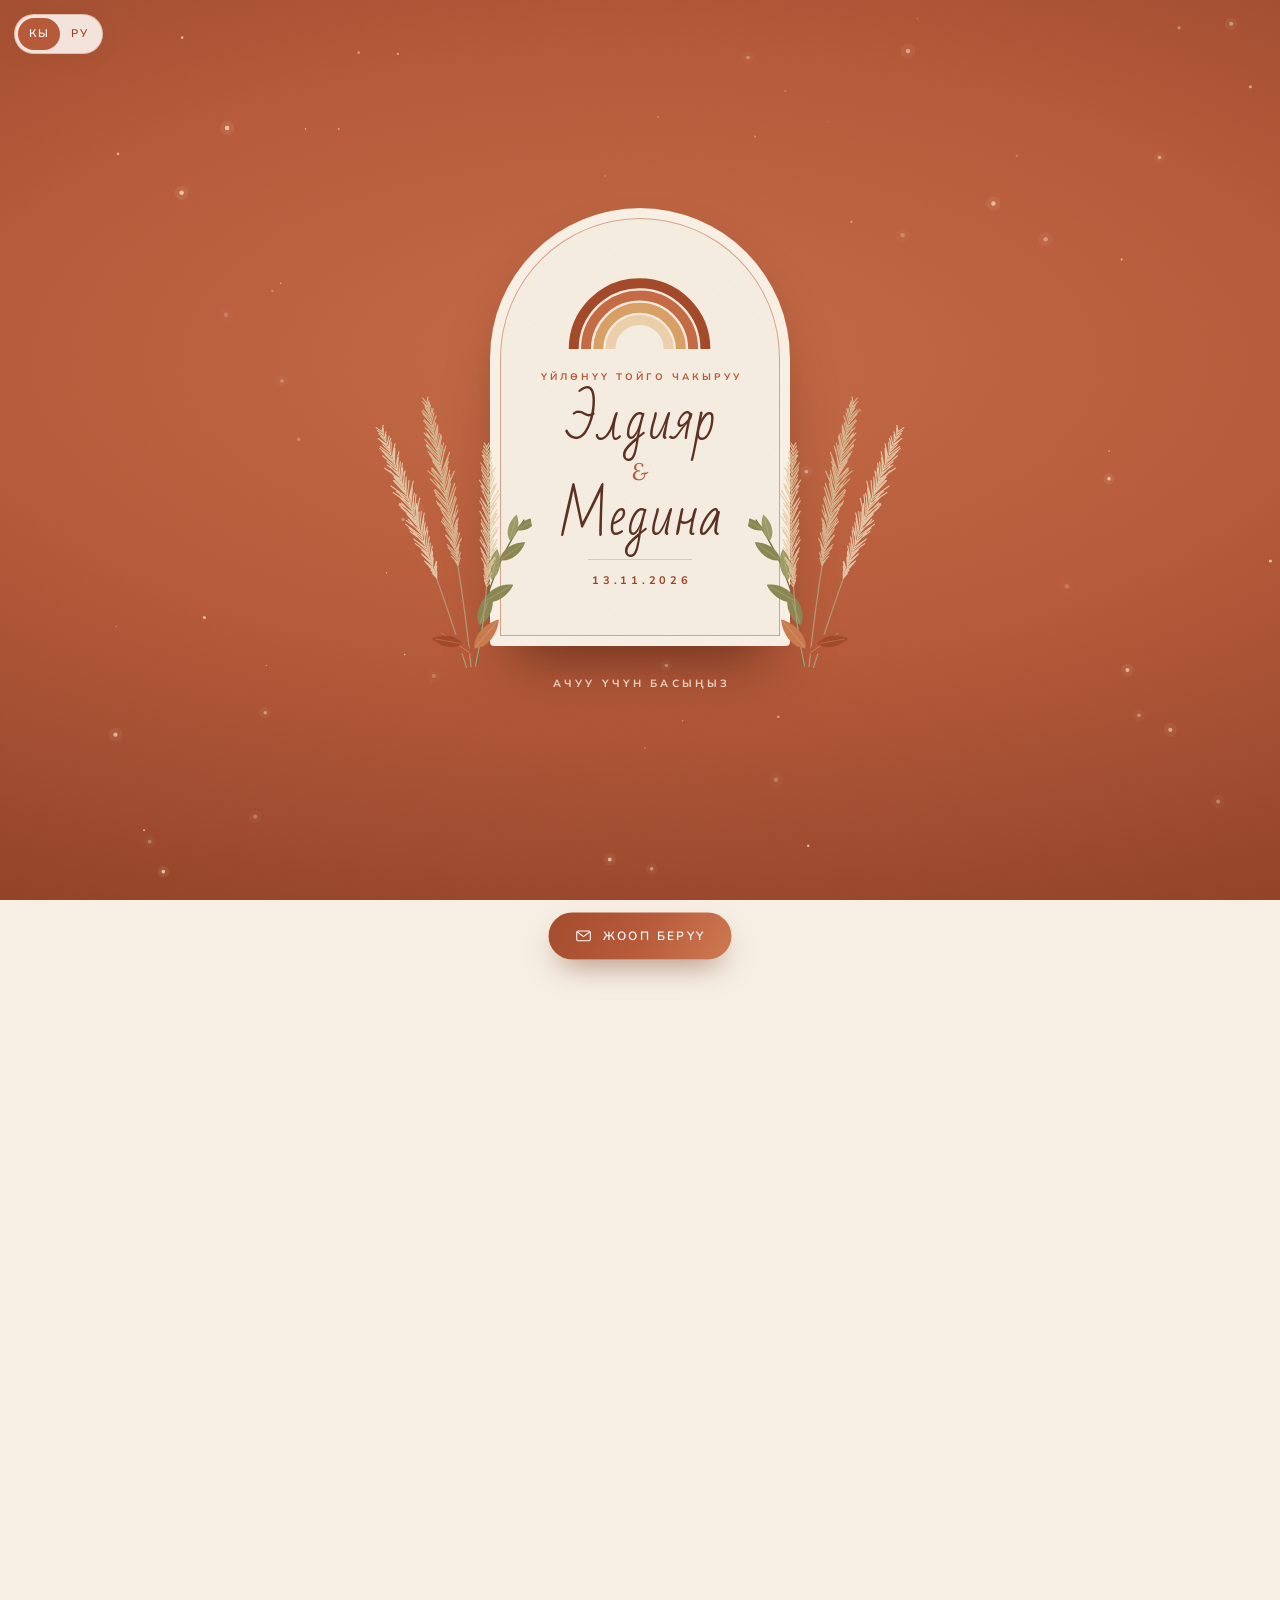
==== commit 1d739404: "build d791a304" ====
--- a/v2/index.html
+++ b/v2/index.html
@@ -21,7 +21,7 @@
   <link rel="preconnect" href="https://fonts.googleapis.com">
   <link rel="preconnect" href="https://fonts.gstatic.com" crossorigin>
   <link href="https://fonts.googleapis.com/css2?family=Bad+Script&family=Lora:ital,wght@0,400;0,500;1,400;1,500&family=Nunito+Sans:wght@600;700&display=swap" rel="stylesheet">
-  <link rel="stylesheet" href="style.css?v=__V__">
+  <link rel="stylesheet" href="style.css?v=d791a304">
 </head>
 <body>
 
@@ -284,7 +284,7 @@
 
   <a href="#rsvp" class="cta" id="cta" aria-hidden="true" tabindex="-1"><svg class="btn__ic"><use href="#i-letter"/></svg><span data-i18n="cta">Жооп берүү</span></a>
 
-  <script src="../config.js?v=__V__"></script>
-  <script src="../script.js?v=__V__"></script>
+  <script src="../config.js?v=d791a304"></script>
+  <script src="../script.js?v=d791a304"></script>
 </body>
 </html>
